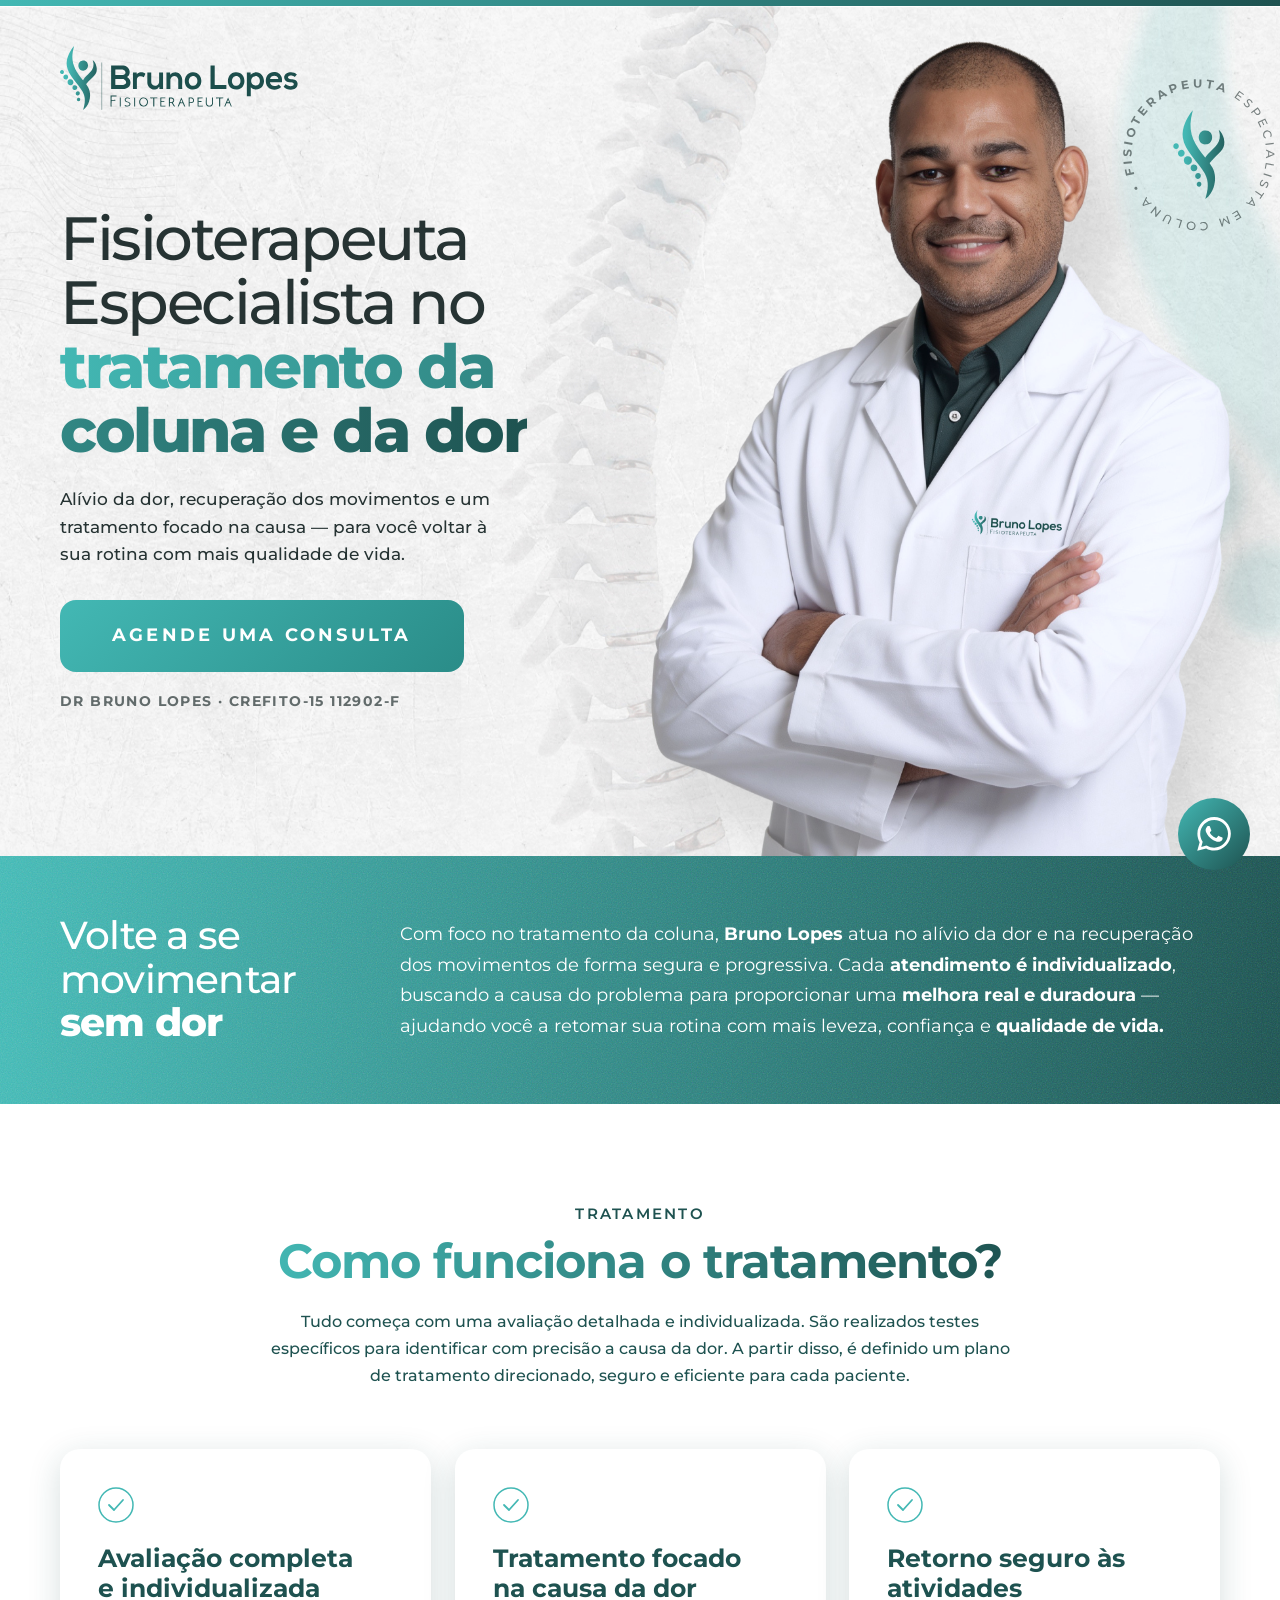
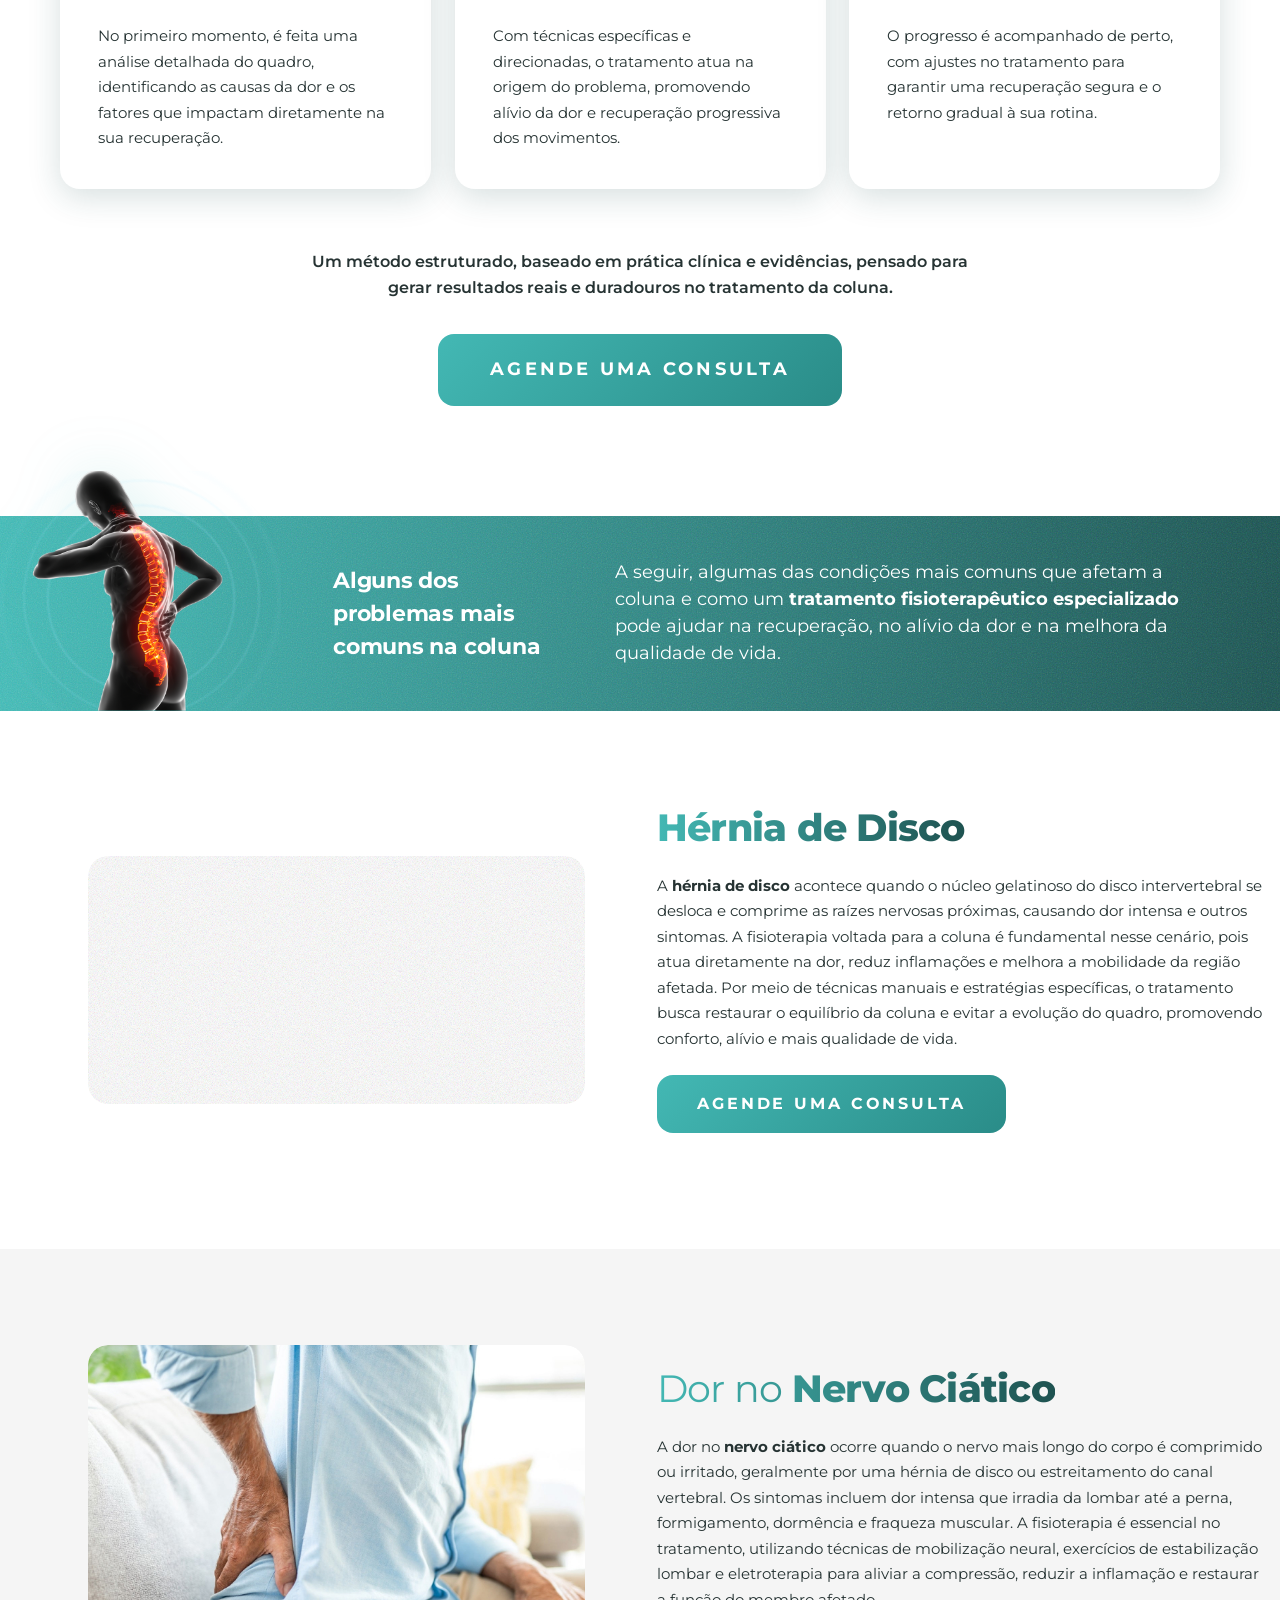
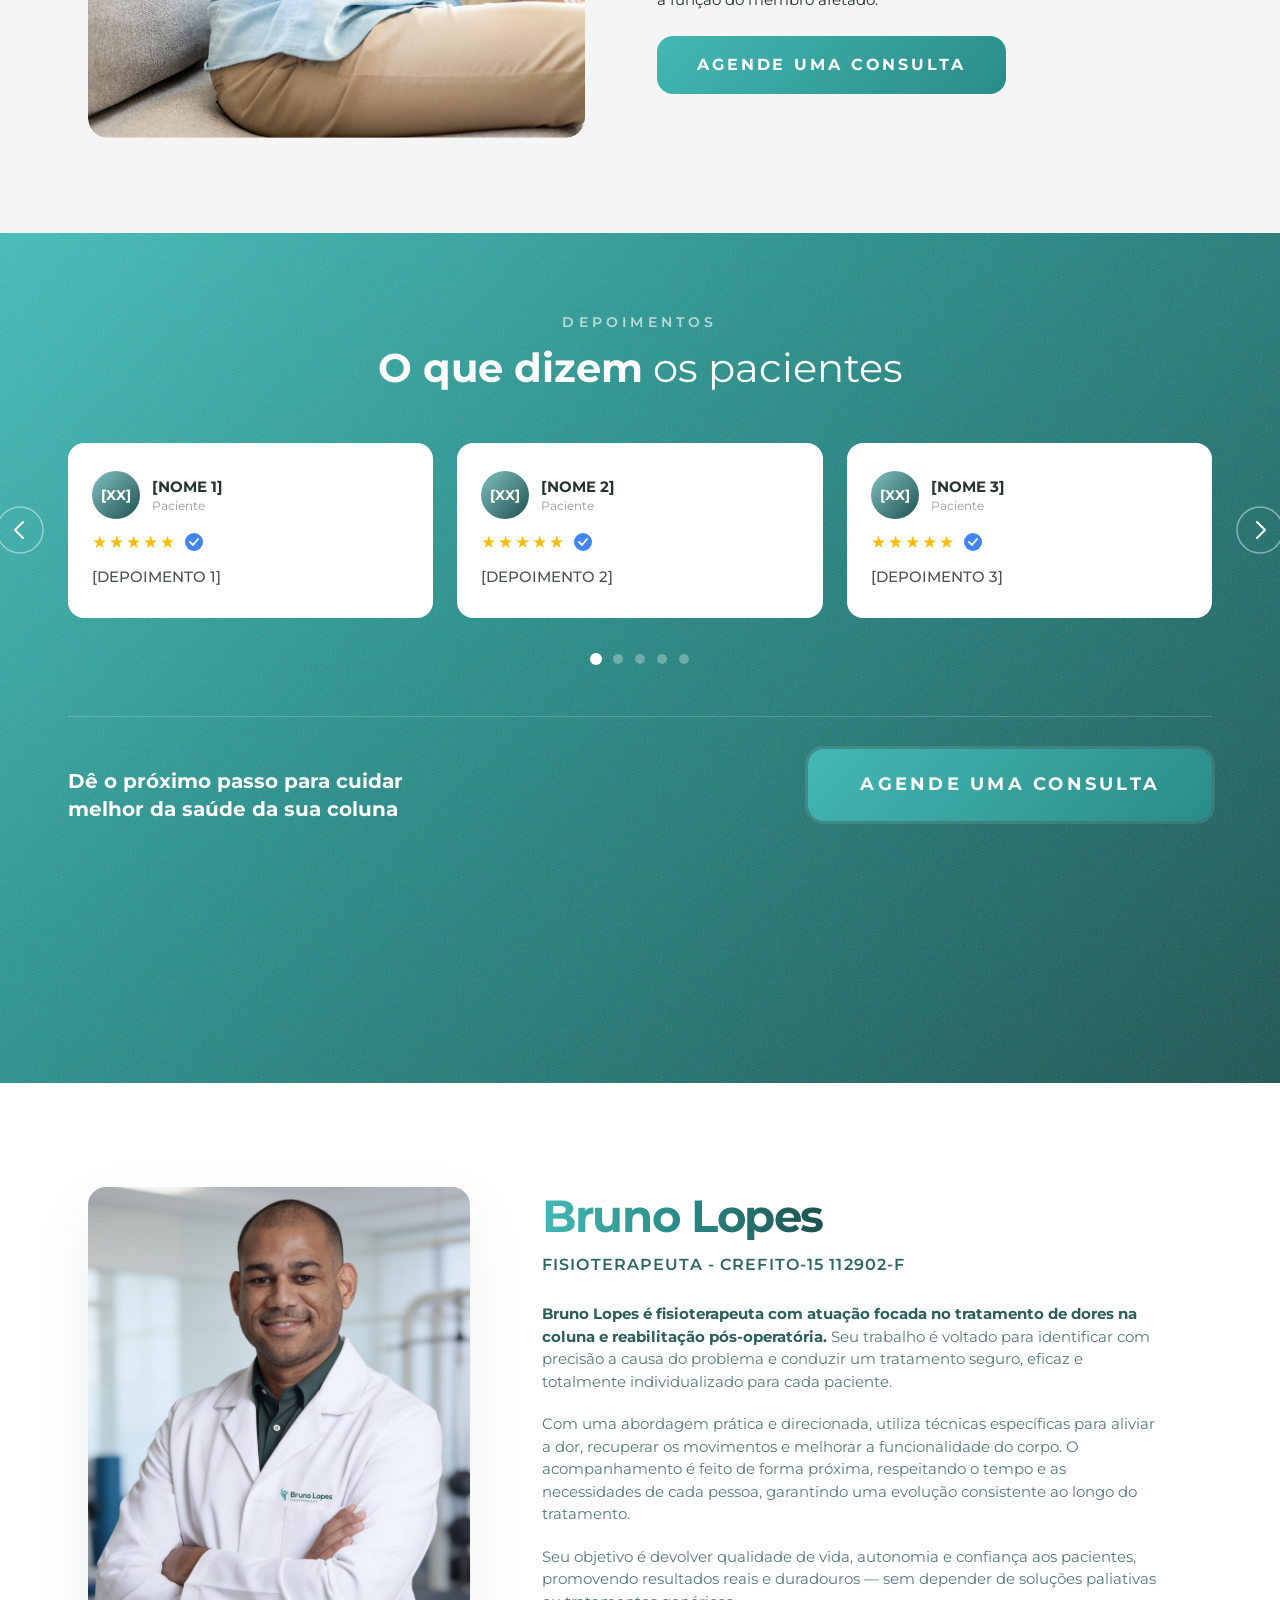
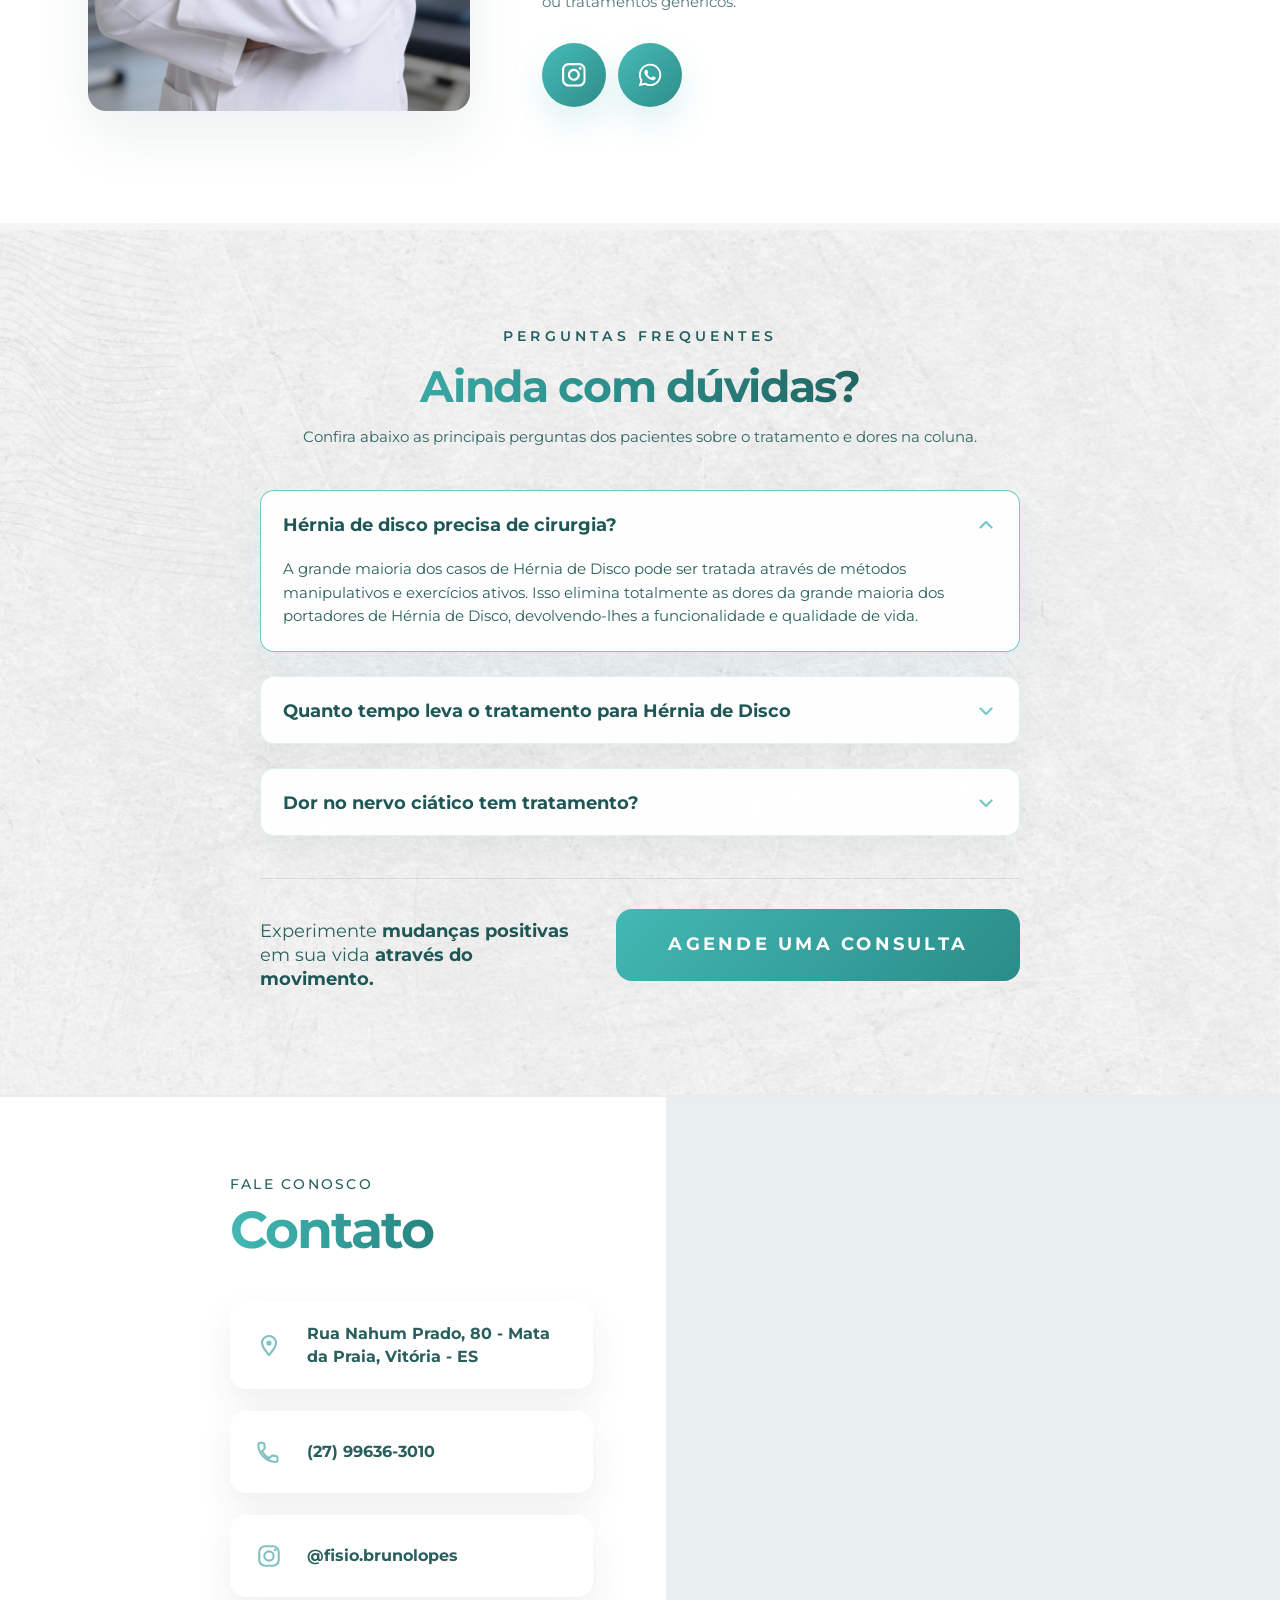
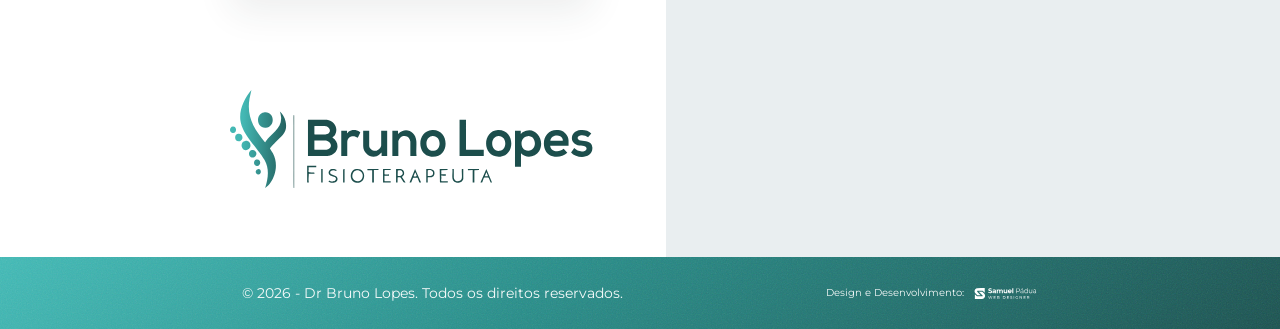
==== index.html @ 0b5298aa "feat: landing page do Dr. Bruno Lopes - Estrutura e paleta baseadas no projeto do Dr. Guilherme Pila" ====
<!DOCTYPE html>
<html lang="pt-BR">
<head>
  <meta charset="UTF-8">
  <meta name="viewport" content="width=device-width, initial-scale=1.0">
  <title>Fisioterapeuta em Vitória - ES | Tratamento da Coluna, Hérnia de Disco e Dor Ciática</title>
  <meta name="description" content="Fisioterapeuta em Vitória - ES com foco em tratamento da coluna, hérnia de disco e dor no nervo ciático. Atendimento individualizado para aliviar a dor e recuperar os movimentos.">
  <meta name="robots" content="index,follow">
  <link rel="canonical" href="https://doutorbrunolopes.com.br/">
  <meta property="og:locale" content="pt_BR">
  <meta property="og:type" content="website">
  <meta property="og:site_name" content="Bruno Lopes">
  <meta property="og:url" content="https://doutorbrunolopes.com.br/">
  <meta property="og:title" content="Fisioterapeuta em Vitória - ES | Tratamento da Coluna, Hérnia de Disco e Dor Ciática">
  <meta property="og:description" content="Fisioterapeuta em Vitória - ES com foco em tratamento da coluna, hérnia de disco e dor no nervo ciático. Atendimento individualizado para aliviar a dor e recuperar os movimentos.">
  <meta property="og:image" content="https://doutorbrunolopes.com.br/share-img.jpg">
  <meta property="og:image:type" content="image/jpeg">
  <meta property="og:image:alt" content="Bruno Lopes, fisioterapeuta especialista em coluna em Vitória - ES">
  <meta name="twitter:card" content="summary_large_image">
  <meta name="twitter:title" content="Fisioterapeuta em Vitória - ES | Tratamento da Coluna, Hérnia de Disco e Dor Ciática">
  <meta name="twitter:description" content="Fisioterapeuta em Vitória - ES com foco em tratamento da coluna, hérnia de disco e dor no nervo ciático. Atendimento individualizado para aliviar a dor e recuperar os movimentos.">
  <meta name="twitter:image" content="https://doutorbrunolopes.com.br/share-img.jpg">
  <script type="application/ld+json">
    {
      "@context": "https://schema.org",
      "@graph": [
        {
          "@type": "WebSite",
          "@id": "https://doutorbrunolopes.com.br/#website",
          "url": "https://doutorbrunolopes.com.br/",
          "name": "Bruno Lopes",
          "inLanguage": "pt-BR"
        },
        {
          "@type": "MedicalBusiness",
          "@id": "https://doutorbrunolopes.com.br/#business",
          "name": "Bruno Lopes",
          "url": "https://doutorbrunolopes.com.br/",
          "image": "https://doutorbrunolopes.com.br/share-img.jpg",
          "telephone": "+55-27-99636-3010",
          "priceRange": "$$",
          "address": {
            "@type": "PostalAddress",
            "streetAddress": "Rua Nahum Prado, 80 - Mata da Praia",
            "addressLocality": "Vitória",
            "addressRegion": "ES",
            "addressCountry": "BR"
          },
          "sameAs": [
            "https://www.instagram.com/fisio.brunolopes/"
          ]
        },
        {
          "@type": "Physician",
          "@id": "https://doutorbrunolopes.com.br/#physician",
          "name": "Dr. Bruno Lopes",
          "url": "https://doutorbrunolopes.com.br/",
          "image": "https://doutorbrunolopes.com.br/profile.jpg",
          "medicalSpecialty": "Physiotherapy",
          "description": "Fisioterapeuta em Vitória - ES com foco em tratamento da coluna, hérnia de disco, dor no nervo ciático e reabilitação pós-operatória.",
          "identifier": {
            "@type": "PropertyValue",
            "propertyID": "CREFITO",
            "value": "CREFITO-15 112902-F"
          },
          "worksFor": {
            "@id": "https://doutorbrunolopes.com.br/#business"
          }
        },
        {
          "@type": "FAQPage",
          "@id": "https://doutorbrunolopes.com.br/#faq",
          "mainEntity": [
            {
              "@type": "Question",
              "name": "Hérnia de disco precisa de cirurgia?",
              "acceptedAnswer": {
                "@type": "Answer",
                "text": "A grande maioria dos casos de hérnia de disco pode ser tratada com métodos manipulativos e exercícios ativos, devolvendo funcionalidade e qualidade de vida."
              }
            },
            {
              "@type": "Question",
              "name": "Quanto tempo leva o tratamento para hérnia de disco?",
              "acceptedAnswer": {
                "@type": "Answer",
                "text": "O tempo varia de acordo com a intensidade da dor, o tempo de evolução do problema e a resposta individual de cada paciente. Em muitos casos, já nas primeiras sessões é possível notar melhora dos sintomas e dos movimentos."
              }
            },
            {
              "@type": "Question",
              "name": "Dor no nervo ciático tem tratamento?",
              "acceptedAnswer": {
                "@type": "Answer",
                "text": "Sim. A dor no nervo ciático pode ser tratada com uma abordagem adequada para aliviar a compressão, reduzir a inflamação e recuperar os movimentos com segurança."
              }
            }
          ]
        }
      ]
    }
  </script>
  <link rel="icon" type="image/svg+xml" href="stamp-iso.svg">
  <link rel="preconnect" href="https://fonts.googleapis.com">
  <link rel="preconnect" href="https://fonts.gstatic.com" crossorigin>
  <link href="https://fonts.googleapis.com/css2?family=Montserrat:wght@400;500;600;700;800&display=swap" rel="stylesheet">
  <link rel="stylesheet" href="style.css">
</head>
<body>

  <!-- Borda superior gradiente -->
  <div class="top-bar"></div>

  <!-- ======================== HERO ======================== -->
  <section class="hero">
    <div class="hero-bg"></div>

    <div class="hero-inner">
      <!-- Logo -->
      <header class="hero-header">
        <img src="logo.svg" class="logo" alt="Bruno Lopes Fisioterapeuta">
      </header>

      <!-- Conteúdo principal -->
      <div class="hero-content">

        <!-- Coluna esquerda: texto + CTA -->
        <div class="hero-left">
          <h1>
            Fisioterapeuta<br>
            Especialista no<br>
            <span class="gradient-text">tratamento da<br>coluna e da dor</span>
          </h1>

          <p class="subtext">
            Alívio da dor, recuperação dos movimentos e um tratamento focado na causa — para você voltar à sua rotina com mais qualidade de vida.
          </p>

          <a href="https://wa.me/5527996363010" class="btn-cta" target="_blank" rel="noopener">
            Agende uma Consulta
          </a>

          <p class="crefito">DR BRUNO LOPES &middot; CREFITO-15 112902-F</p>
        </div>

        <!-- Coluna direita: foto -->
        <div class="hero-right">
          <div class="stamp-wrapper">
            <img src="stamp-txt.svg" class="stamp-txt" alt="">
            <img src="stamp-iso.svg" class="stamp-iso" alt="">
          </div>
          <img src="drbruno.png" class="doctor-img" alt="Dr. Bruno Lopes">
        </div>

      </div>
    </div>
  </section>
  <!-- ======================== /HERO ======================== -->

  <!-- ======================== INTRO BLOCK ======================== -->
  <section class="intro-block">
    <div class="intro-inner">

      <div class="intro-left">
        <h2>Volte a se movimentar <strong>sem dor</strong></h2>
      </div>

      <div class="intro-right">
        <p>
          Com foco no tratamento da coluna, <strong>Bruno Lopes</strong> atua no alívio da dor e na recuperação dos movimentos de forma segura e progressiva. Cada <strong>atendimento é individualizado</strong>, buscando a causa do problema para proporcionar uma <strong>melhora real e duradoura</strong> — ajudando você a retomar sua rotina com mais leveza, confiança e <strong>qualidade de vida.</strong>
        </p>
      </div>

    </div>
  </section>
  <!-- ======================== /INTRO BLOCK ======================== -->

  <!-- ======================== TREATMENT BLOCK ======================== -->
  <section class="treatment-block">
    <div class="treatment-inner">

      <div class="treatment-header">
        <span class="tagline">Tratamento</span>
        <h2 class="treatment-title">Como funciona o tratamento?</h2>
        <p class="treatment-desc">Tudo começa com uma avaliação detalhada e individualizada. São realizados testes específicos para identificar com precisão a causa da dor. A partir disso, é definido um plano de tratamento direcionado, seguro e eficiente para cada paciente.</p>
      </div>

      <div class="cards-grid">

        <div class="card">
          <div class="card-icon">
            <svg width="36" height="36" viewBox="0 0 36 36" fill="none" xmlns="http://www.w3.org/2000/svg">
              <circle cx="18" cy="18" r="17" stroke="#43B8B4" stroke-width="1.5"/>
              <path d="M11 18l5 5 9-10" stroke="#43B8B4" stroke-width="1.8" stroke-linecap="round" stroke-linejoin="round"/>
            </svg>
          </div>
          <h3>Avaliação completa<br>e individualizada</h3>
          <p>No primeiro momento, é feita uma análise detalhada do quadro, identificando as causas da dor e os fatores que impactam diretamente na sua recuperação.</p>
        </div>

        <div class="card">
          <div class="card-icon">
            <svg width="36" height="36" viewBox="0 0 36 36" fill="none" xmlns="http://www.w3.org/2000/svg">
              <circle cx="18" cy="18" r="17" stroke="#43B8B4" stroke-width="1.5"/>
              <path d="M11 18l5 5 9-10" stroke="#43B8B4" stroke-width="1.8" stroke-linecap="round" stroke-linejoin="round"/>
            </svg>
          </div>
          <h3>Tratamento focado<br>na causa da dor</h3>
          <p>Com técnicas específicas e direcionadas, o tratamento atua na origem do problema, promovendo alívio da dor e recuperação progressiva dos movimentos.</p>
        </div>

        <div class="card">
          <div class="card-icon">
            <svg width="36" height="36" viewBox="0 0 36 36" fill="none" xmlns="http://www.w3.org/2000/svg">
              <circle cx="18" cy="18" r="17" stroke="#43B8B4" stroke-width="1.5"/>
              <path d="M11 18l5 5 9-10" stroke="#43B8B4" stroke-width="1.8" stroke-linecap="round" stroke-linejoin="round"/>
            </svg>
          </div>
          <h3>Retorno seguro às<br>atividades</h3>
          <p>O progresso é acompanhado de perto, com ajustes no tratamento para garantir uma recuperação segura e o retorno gradual à sua rotina.</p>
        </div>

      </div>

      <div class="treatment-footer">
        <p>Um método estruturado, baseado em prática clínica e evidências, pensado para<br>gerar resultados reais e duradouros no tratamento da coluna.</p>
        <a href="https://wa.me/5527996363010" class="btn-cta btn-cta--center" target="_blank" rel="noopener">
          Agende uma Consulta
        </a>
      </div>

    </div>
  </section>
  <!-- ======================== /TREATMENT BLOCK ======================== -->

  <!-- ======================== PROBLEMS BLOCK ======================== -->
  <section class="problems-block">
    <div class="problems-grain"></div>

    <div class="problems-inner">
      <div class="problems-img-col">
        <img src="img1.png" class="problems-img" alt="Coluna vertebral com dor">
      </div>

      <h2 class="problems-headline">Alguns dos<br>problemas mais<br>comuns na coluna</h2>

      <p class="problems-body">A seguir, algumas das condições mais comuns que afetam a coluna e como um <strong>tratamento fisioterapêutico especializado</strong> pode ajudar na recuperação, no alívio da dor e na melhora da qualidade de vida.</p>
    </div>
  </section>
  <!-- ======================== /PROBLEMS BLOCK ======================== -->

  <!-- ======================== HERNIA BLOCK ======================== -->
  <section class="condition-block">
    <div class="condition-inner">

      <div class="condition-media condition-media--video">
        <video autoplay loop muted playsinline preload="metadata">
          <source src="hernia.mp4" type="video/mp4">
        </video>
      </div>

      <div class="condition-text">
        <h2 class="condition-title"><strong>Hérnia de Disco</strong></h2>
        <p class="condition-body">A <strong>hérnia de disco</strong> acontece quando o núcleo gelatinoso do disco intervertebral se desloca e comprime as raízes nervosas próximas, causando dor intensa e outros sintomas. A fisioterapia voltada para a coluna é fundamental nesse cenário, pois atua diretamente na dor, reduz inflamações e melhora a mobilidade da região afetada. Por meio de técnicas manuais e estratégias específicas, o tratamento busca restaurar o equilíbrio da coluna e evitar a evolução do quadro, promovendo conforto, alívio e mais qualidade de vida.</p>
        <a href="https://wa.me/5527996363010" class="btn-cta btn-cta--center" target="_blank" rel="noopener">
          Agende uma Consulta
        </a>
      </div>

    </div>
  </section>
  <!-- ======================== /HERNIA BLOCK ======================== -->

  <!-- ======================== CIÁTICO BLOCK ======================== -->
  <section class="condition-block condition-block--gray">
    <div class="condition-inner">

      <div class="condition-media">
        <img src="ciatico.jpg" class="condition-img" alt="Dor no Nervo Ciático">
      </div>

      <div class="condition-text">
        <h2 class="condition-title">Dor no <strong>Nervo Ciático</strong></h2>
        <p class="condition-body">A dor no <strong>nervo ciático</strong> ocorre quando o nervo mais longo do corpo é comprimido ou irritado, geralmente por uma hérnia de disco ou estreitamento do canal vertebral. Os sintomas incluem dor intensa que irradia da lombar até a perna, formigamento, dormência e fraqueza muscular. A fisioterapia é essencial no tratamento, utilizando técnicas de mobilização neural, exercícios de estabilização lombar e eletroterapia para aliviar a compressão, reduzir a inflamação e restaurar a função do membro afetado.</p>
        <a href="https://wa.me/5527996363010" class="btn-cta" target="_blank" rel="noopener">
          Agende uma Consulta
        </a>
      </div>

    </div>
  </section>
  <!-- ======================== /CIÁTICO BLOCK ======================== -->

  <!-- ======================== REVIEWS BLOCK ======================== -->
  <section class="reviews-block">
    <div class="reviews-grain"></div>
    <div class="reviews-inner">

      <div class="reviews-header">
        <span class="reviews-tagline">Depoimentos</span>
        <h2 class="reviews-title"><strong>O que dizem</strong> os pacientes</h2>
      </div>

      <div class="reviews-carousel">
        <button class="carousel-btn carousel-btn--prev" aria-label="Anterior">
          <svg width="48" height="48" viewBox="0 0 48 48" fill="none" xmlns="http://www.w3.org/2000/svg">
            <circle cx="24" cy="24" r="23" stroke="rgba(255,255,255,0.45)" stroke-width="1.5"/>
            <path d="M27 16l-8 8 8 8" stroke="white" stroke-width="2" stroke-linecap="round" stroke-linejoin="round"/>
          </svg>
        </button>

        <div class="carousel-viewport">
          <div class="reviews-track">

            <div class="review-card">
              <div class="rc-header">
                <div class="rc-avatar">[XX]</div>
                <div class="rc-info">
                  <strong class="rc-name">[NOME 1]</strong>
                  <span class="rc-count">Paciente</span>
                </div>
              </div>
              <div class="rc-stars">
                <span class="rc-stars-icons">★★★★★</span>
                <span class="rc-badge"><svg width="10" height="8" viewBox="0 0 10 8" fill="none"><path d="M1 4l3 3 5-6" stroke="white" stroke-width="1.8" stroke-linecap="round" stroke-linejoin="round"/></svg></span>
              </div>
              <p class="rc-text">[DEPOIMENTO 1]</p>
            </div>

            <div class="review-card">
              <div class="rc-header">
                <div class="rc-avatar">[XX]</div>
                <div class="rc-info">
                  <strong class="rc-name">[NOME 2]</strong>
                  <span class="rc-count">Paciente</span>
                </div>
              </div>
              <div class="rc-stars">
                <span class="rc-stars-icons">★★★★★</span>
                <span class="rc-badge"><svg width="10" height="8" viewBox="0 0 10 8" fill="none"><path d="M1 4l3 3 5-6" stroke="white" stroke-width="1.8" stroke-linecap="round" stroke-linejoin="round"/></svg></span>
              </div>
              <p class="rc-text">[DEPOIMENTO 2]</p>
            </div>

            <div class="review-card">
              <div class="rc-header">
                <div class="rc-avatar">[XX]</div>
                <div class="rc-info">
                  <strong class="rc-name">[NOME 3]</strong>
                  <span class="rc-count">Paciente</span>
                </div>
              </div>
              <div class="rc-stars">
                <span class="rc-stars-icons">★★★★★</span>
                <span class="rc-badge"><svg width="10" height="8" viewBox="0 0 10 8" fill="none"><path d="M1 4l3 3 5-6" stroke="white" stroke-width="1.8" stroke-linecap="round" stroke-linejoin="round"/></svg></span>
              </div>
              <p class="rc-text">[DEPOIMENTO 3]</p>
            </div>

            <div class="review-card">
              <div class="rc-header">
                <div class="rc-avatar">[XX]</div>
                <div class="rc-info">
                  <strong class="rc-name">[NOME 4]</strong>
                  <span class="rc-count">Paciente</span>
                </div>
              </div>
              <div class="rc-stars">
                <span class="rc-stars-icons">★★★★★</span>
                <span class="rc-badge"><svg width="10" height="8" viewBox="0 0 10 8" fill="none"><path d="M1 4l3 3 5-6" stroke="white" stroke-width="1.8" stroke-linecap="round" stroke-linejoin="round"/></svg></span>
              </div>
              <p class="rc-text">[DEPOIMENTO 4]</p>
            </div>

            <div class="review-card">
              <div class="rc-header">
                <div class="rc-avatar">[XX]</div>
                <div class="rc-info">
                  <strong class="rc-name">[NOME 5]</strong>
                  <span class="rc-count">Paciente</span>
                </div>
              </div>
              <div class="rc-stars">
                <span class="rc-stars-icons">★★★★★</span>
                <span class="rc-badge"><svg width="10" height="8" viewBox="0 0 10 8" fill="none"><path d="M1 4l3 3 5-6" stroke="white" stroke-width="1.8" stroke-linecap="round" stroke-linejoin="round"/></svg></span>
              </div>
              <p class="rc-text">[DEPOIMENTO 5]</p>
            </div>

            <div class="review-card">
              <div class="rc-header">
                <div class="rc-avatar">[XX]</div>
                <div class="rc-info">
                  <strong class="rc-name">[NOME 6]</strong>
                  <span class="rc-count">Paciente</span>
                </div>
              </div>
              <div class="rc-stars">
                <span class="rc-stars-icons">★★★★★</span>
                <span class="rc-badge"><svg width="10" height="8" viewBox="0 0 10 8" fill="none"><path d="M1 4l3 3 5-6" stroke="white" stroke-width="1.8" stroke-linecap="round" stroke-linejoin="round"/></svg></span>
              </div>
              <p class="rc-text">[DEPOIMENTO 6]</p>
            </div>

            <div class="review-card">
              <div class="rc-header">
                <div class="rc-avatar">[XX]</div>
                <div class="rc-info">
                  <strong class="rc-name">[NOME 7]</strong>
                  <span class="rc-count">Paciente</span>
                </div>
              </div>
              <div class="rc-stars">
                <span class="rc-stars-icons">★★★★★</span>
                <span class="rc-badge"><svg width="10" height="8" viewBox="0 0 10 8" fill="none"><path d="M1 4l3 3 5-6" stroke="white" stroke-width="1.8" stroke-linecap="round" stroke-linejoin="round"/></svg></span>
              </div>
              <p class="rc-text">[DEPOIMENTO 7]</p>
            </div>

            <div class="review-card">
              <div class="rc-header">
                <div class="rc-avatar">[XX]</div>
                <div class="rc-info">
                  <strong class="rc-name">[NOME 8]</strong>
                  <span class="rc-count">Paciente</span>
                </div>
              </div>
              <div class="rc-stars">
                <span class="rc-stars-icons">★★★★★</span>
                <span class="rc-badge"><svg width="10" height="8" viewBox="0 0 10 8" fill="none"><path d="M1 4l3 3 5-6" stroke="white" stroke-width="1.8" stroke-linecap="round" stroke-linejoin="round"/></svg></span>
              </div>
              <p class="rc-text">[DEPOIMENTO 8]</p>
            </div>

            <div class="review-card">
              <div class="rc-header">
                <div class="rc-avatar">[XX]</div>
                <div class="rc-info">
                  <strong class="rc-name">[NOME 9]</strong>
                  <span class="rc-count">Paciente</span>
                </div>
              </div>
              <div class="rc-stars">
                <span class="rc-stars-icons">★★★★★</span>
                <span class="rc-badge"><svg width="10" height="8" viewBox="0 0 10 8" fill="none"><path d="M1 4l3 3 5-6" stroke="white" stroke-width="1.8" stroke-linecap="round" stroke-linejoin="round"/></svg></span>
              </div>
              <p class="rc-text">[DEPOIMENTO 9]</p>
            </div>

            <div class="review-card">
              <div class="rc-header">
                <div class="rc-avatar">[XX]</div>
                <div class="rc-info">
                  <strong class="rc-name">[NOME 10]</strong>
                  <span class="rc-count">Paciente</span>
                </div>
              </div>
              <div class="rc-stars">
                <span class="rc-stars-icons">★★★★★</span>
                <span class="rc-badge"><svg width="10" height="8" viewBox="0 0 10 8" fill="none"><path d="M1 4l3 3 5-6" stroke="white" stroke-width="1.8" stroke-linecap="round" stroke-linejoin="round"/></svg></span>
              </div>
              <p class="rc-text">[DEPOIMENTO 10]</p>
            </div>

            <div class="review-card">
              <div class="rc-header">
                <div class="rc-avatar">[XX]</div>
                <div class="rc-info">
                  <strong class="rc-name">[NOME 11]</strong>
                  <span class="rc-count">Paciente</span>
                </div>
              </div>
              <div class="rc-stars">
                <span class="rc-stars-icons">★★★★★</span>
                <span class="rc-badge"><svg width="10" height="8" viewBox="0 0 10 8" fill="none"><path d="M1 4l3 3 5-6" stroke="white" stroke-width="1.8" stroke-linecap="round" stroke-linejoin="round"/></svg></span>
              </div>
              <p class="rc-text">[DEPOIMENTO 11]</p>
            </div>

            <div class="review-card">
              <div class="rc-header">
                <div class="rc-avatar">[XX]</div>
                <div class="rc-info">
                  <strong class="rc-name">[NOME 12]</strong>
                  <span class="rc-count">Paciente</span>
                </div>
              </div>
              <div class="rc-stars">
                <span class="rc-stars-icons">★★★★★</span>
                <span class="rc-badge"><svg width="10" height="8" viewBox="0 0 10 8" fill="none"><path d="M1 4l3 3 5-6" stroke="white" stroke-width="1.8" stroke-linecap="round" stroke-linejoin="round"/></svg></span>
              </div>
              <p class="rc-text">[DEPOIMENTO 12]</p>
            </div>

            <div class="review-card">
              <div class="rc-header">
                <div class="rc-avatar">[XX]</div>
                <div class="rc-info">
                  <strong class="rc-name">[NOME 13]</strong>
                  <span class="rc-count">Paciente</span>
                </div>
              </div>
              <div class="rc-stars">
                <span class="rc-stars-icons">★★★★★</span>
                <span class="rc-badge"><svg width="10" height="8" viewBox="0 0 10 8" fill="none"><path d="M1 4l3 3 5-6" stroke="white" stroke-width="1.8" stroke-linecap="round" stroke-linejoin="round"/></svg></span>
              </div>
              <p class="rc-text">[DEPOIMENTO 13]</p>
            </div>

            <div class="review-card">
              <div class="rc-header">
                <div class="rc-avatar">[XX]</div>
                <div class="rc-info">
                  <strong class="rc-name">[NOME 14]</strong>
                  <span class="rc-count">Paciente</span>
                </div>
              </div>
              <div class="rc-stars">
                <span class="rc-stars-icons">★★★★★</span>
                <span class="rc-badge"><svg width="10" height="8" viewBox="0 0 10 8" fill="none"><path d="M1 4l3 3 5-6" stroke="white" stroke-width="1.8" stroke-linecap="round" stroke-linejoin="round"/></svg></span>
              </div>
              <p class="rc-text">[DEPOIMENTO 14]</p>
            </div>

            <div class="review-card">
              <div class="rc-header">
                <div class="rc-avatar">[XX]</div>
                <div class="rc-info">
                  <strong class="rc-name">[NOME 15]</strong>
                  <span class="rc-count">Paciente</span>
                </div>
              </div>
              <div class="rc-stars">
                <span class="rc-stars-icons">★★★★★</span>
                <span class="rc-badge"><svg width="10" height="8" viewBox="0 0 10 8" fill="none"><path d="M1 4l3 3 5-6" stroke="white" stroke-width="1.8" stroke-linecap="round" stroke-linejoin="round"/></svg></span>
              </div>
              <p class="rc-text">[DEPOIMENTO 15]</p>
            </div>

          </div>
        </div>

        <button class="carousel-btn carousel-btn--next" aria-label="Próximo">
          <svg width="48" height="48" viewBox="0 0 48 48" fill="none" xmlns="http://www.w3.org/2000/svg">
            <circle cx="24" cy="24" r="23" stroke="rgba(255,255,255,0.45)" stroke-width="1.5"/>
            <path d="M21 16l8 8-8 8" stroke="white" stroke-width="2" stroke-linecap="round" stroke-linejoin="round"/>
          </svg>
        </button>
      </div>

      <div class="reviews-pagination" aria-label="Navegação dos depoimentos"></div>

      <div class="reviews-footer">
        <div class="reviews-divider"></div>
        <div class="reviews-cta-row">
          <p class="reviews-cta-text">Dê o próximo passo para cuidar<br>melhor da saúde da sua coluna</p>
          <a href="https://wa.me/5527996363010" class="btn-cta" target="_blank" rel="noopener">
            Agende uma Consulta
          </a>
        </div>
      </div>

    </div>
  </section>
  <!-- ======================== /REVIEWS BLOCK ======================== -->

  <!-- ======================== PROFILE BLOCK ======================== -->
  <section class="profile-block">
    <div class="profile-inner">
      <div class="profile-media">
        <img src="profile.jpg" alt="Bruno Lopes" class="profile-image">
      </div>

      <div class="profile-content">
        <h2 class="profile-title">Bruno Lopes</h2>
        <p class="profile-meta">FISIOTERAPEUTA - CREFITO-15 112902-F</p>

        <div class="profile-body">
          <p><strong>Bruno Lopes é fisioterapeuta com atuação focada no tratamento de dores na coluna e reabilitação pós-operatória.</strong> Seu trabalho é voltado para identificar com precisão a causa do problema e conduzir um tratamento seguro, eficaz e totalmente individualizado para cada paciente.</p>

          <p>Com uma abordagem prática e direcionada, utiliza técnicas específicas para aliviar a dor, recuperar os movimentos e melhorar a funcionalidade do corpo. O acompanhamento é feito de forma próxima, respeitando o tempo e as necessidades de cada pessoa, garantindo uma evolução consistente ao longo do tratamento.</p>

          <p>Seu objetivo é devolver qualidade de vida, autonomia e confiança aos pacientes, promovendo resultados reais e duradouros — sem depender de soluções paliativas ou tratamentos genéricos.</p>
        </div>

        <div class="profile-socials" aria-label="Redes sociais de Bruno Lopes">
          <a href="https://www.instagram.com/fisio.brunolopes/" class="profile-social-btn" target="_blank" rel="noopener" aria-label="Instagram de Bruno Lopes">
            <img src="ig-icon.svg" alt="" class="profile-social-icon" aria-hidden="true">
          </a>

          <a href="https://wa.me/5527996363010" class="profile-social-btn" target="_blank" rel="noopener" aria-label="WhatsApp de Bruno Lopes">
            <img src="wpp-icon.svg" alt="" class="profile-social-icon" aria-hidden="true">
          </a>
        </div>
      </div>
    </div>
  </section>
  <!-- ======================== /PROFILE BLOCK ======================== -->

  <!-- ======================== FAQ BLOCK ======================== -->
  <section class="faq-block">
    <div class="faq-inner">
      <div class="faq-header">
        <span class="faq-tagline">Perguntas Frequentes</span>
        <h2 class="faq-title">Ainda com dúvidas?</h2>
        <p class="faq-subtitle">Confira abaixo as principais perguntas dos pacientes sobre o tratamento e dores na coluna.</p>
      </div>

      <div class="faq-list">
        <article class="faq-item is-open">
          <button class="faq-question" type="button" aria-expanded="true">
            <span>Hérnia de disco precisa de cirurgia?</span>
            <span class="faq-icon" aria-hidden="true">
              <svg width="22" height="22" viewBox="0 0 22 22" fill="none" xmlns="http://www.w3.org/2000/svg">
                <path d="M5.5 8.5L11 14L16.5 8.5" stroke="currentColor" stroke-width="2.4" stroke-linecap="round" stroke-linejoin="round"/>
              </svg>
            </span>
          </button>
          <div class="faq-answer">
            <p>A grande maioria dos casos de Hérnia de Disco pode ser tratada através de métodos manipulativos e exercícios ativos. Isso elimina totalmente as dores da grande maioria dos portadores de Hérnia de Disco, devolvendo-lhes a funcionalidade e qualidade de vida.</p>
          </div>
        </article>

        <article class="faq-item">
          <button class="faq-question" type="button" aria-expanded="false">
            <span>Quanto tempo leva o tratamento para Hérnia de Disco</span>
            <span class="faq-icon" aria-hidden="true">
              <svg width="22" height="22" viewBox="0 0 22 22" fill="none" xmlns="http://www.w3.org/2000/svg">
                <path d="M5.5 8.5L11 14L16.5 8.5" stroke="currentColor" stroke-width="2.4" stroke-linecap="round" stroke-linejoin="round"/>
              </svg>
            </span>
          </button>
          <div class="faq-answer">
            <p>O tempo de tratamento varia de acordo com a intensidade da dor, o tempo de evolução do problema e a resposta individual de cada paciente. Em muitos casos, já nas primeiras sessões é possível notar alívio dos sintomas e melhora dos movimentos.</p>
          </div>
        </article>

        <article class="faq-item">
          <button class="faq-question" type="button" aria-expanded="false">
            <span>Dor no nervo ciático tem tratamento?</span>
            <span class="faq-icon" aria-hidden="true">
              <svg width="22" height="22" viewBox="0 0 22 22" fill="none" xmlns="http://www.w3.org/2000/svg">
                <path d="M5.5 8.5L11 14L16.5 8.5" stroke="currentColor" stroke-width="2.4" stroke-linecap="round" stroke-linejoin="round"/>
              </svg>
            </span>
          </button>
          <div class="faq-answer">
            <p>Sim. A dor no nervo ciático pode ser tratada com uma abordagem adequada, focada em aliviar a compressão, reduzir a inflamação e recuperar os movimentos com segurança. O tratamento correto ajuda a controlar a dor e devolver qualidade de vida ao paciente.</p>
          </div>
        </article>
      </div>

      <div class="faq-footer">
        <div class="faq-divider"></div>
        <div class="faq-cta-row">
          <p class="faq-cta-text">Experimente <strong>mudanças positivas</strong> em sua vida <strong>através do movimento.</strong></p>
          <a href="https://wa.me/5527996363010" class="btn-cta" target="_blank" rel="noopener">
            Agende uma Consulta
          </a>
        </div>
      </div>
    </div>
  </section>
  <!-- ======================== /FAQ BLOCK ======================== -->

  <!-- ======================== CONTACT BLOCK ======================== -->
  <section class="contact-block">
    <div class="contact-inner">
      <div class="contact-panel">
        <div class="contact-header">
          <span class="contact-tagline">Fale Conosco</span>
          <h2 class="contact-title">Contato</h2>
        </div>

        <div class="contact-cards">
          <a href="https://maps.google.com/?q=Rua%20Nahum%20Prado%2C%2080%20-%20Mata%20da%20Praia%2C%20Vit%C3%B3ria%20-%20ES" class="contact-card contact-card--featured" target="_blank" rel="noopener" aria-label="Abrir endereço no mapa">
            <span class="contact-card-icon" aria-hidden="true">
              <svg width="28" height="28" viewBox="0 0 28 28" fill="none" xmlns="http://www.w3.org/2000/svg">
                <path d="M14 24C17.5 19.7 21 16.5 21 11.8C21 7.9 17.9 5 14 5C10.1 5 7 7.9 7 11.8C7 16.5 10.5 19.7 14 24Z" stroke="currentColor" stroke-width="2.2" stroke-linejoin="round"/>
                <circle cx="14" cy="12" r="2.6" fill="currentColor"/>
              </svg>
            </span>
            <span class="contact-card-text">Rua Nahum Prado, 80 - Mata da Praia, Vitória - ES</span>
          </a>

          <a href="https://wa.me/5527996363010" class="contact-card" target="_blank" rel="noopener" aria-label="Falar no telefone ou WhatsApp">
            <span class="contact-card-icon" aria-hidden="true">
              <svg width="28" height="28" viewBox="0 0 28 28" fill="none" xmlns="http://www.w3.org/2000/svg">
                <path d="M20.7149 17.9587L17.9699 17.6454C17.3107 17.57 16.6624 17.7971 16.1849 18.263L14.1966 20.2514C11.1382 18.6952 8.62822 16.1966 7.07201 13.1267L9.07199 11.1267C9.53782 10.6608 9.76491 10.0126 9.68949 9.35339L9.37616 6.6317C9.24782 5.55628 8.34782 4.75 7.26074 4.75H5.38907C4.18574 4.75 3.18574 5.75 3.26074 6.95339C3.83066 16.1267 11.173 23.4574 20.3349 24.0273C21.5382 24.1027 22.5382 23.1027 22.5382 21.8993V20.0277C22.55 18.9523 21.7907 18.0871 20.7149 17.9587Z" stroke="currentColor" stroke-width="2.1" stroke-linejoin="round"/>
              </svg>
            </span>
            <span class="contact-card-text">(27) 99636-3010</span>
          </a>

          <a href="https://www.instagram.com/fisio.brunolopes/" class="contact-card" target="_blank" rel="noopener" aria-label="Abrir Instagram">
            <span class="contact-card-icon" aria-hidden="true">
              <svg width="28" height="28" viewBox="0 0 28 28" fill="none" xmlns="http://www.w3.org/2000/svg">
                <rect x="4.25" y="4.25" width="19.5" height="19.5" rx="5.75" stroke="currentColor" stroke-width="2.1"/>
                <circle cx="14" cy="14" r="4.65" stroke="currentColor" stroke-width="2.1"/>
                <circle cx="20.2" cy="7.8" r="1.4" fill="currentColor"/>
              </svg>
            </span>
            <span class="contact-card-text">@fisio.brunolopes</span>
          </a>
        </div>

        <div class="contact-brand">
          <img src="logo.svg" alt="Bruno Lopes Fisioterapeuta" class="contact-logo">
        </div>
      </div>

      <div class="contact-map-wrap">
        <iframe
          class="contact-map"
          title="Mapa do consultório Bruno Lopes"
          loading="lazy"
          referrerpolicy="no-referrer-when-downgrade"
          src="https://www.google.com/maps?q=Rua%20Nahum%20Prado%2C%2080%20-%20Mata%20da%20Praia%2C%20Vit%C3%B3ria%20-%20ES&z=17&output=embed">
        </iframe>
      </div>
    </div>
  </section>
  <!-- ======================== /CONTACT BLOCK ======================== -->

  <!-- ======================== FOOTER ======================== -->
  <footer class="site-footer">
    <div class="site-footer-grain"></div>
    <div class="site-footer-inner">
      <p class="site-footer-copy">© <span id="footer-year"></span> - Dr Bruno Lopes. Todos os direitos reservados.</p>

      <a href="https://samuelpadua.com.br/" class="site-footer-credit" target="_blank" rel="noopener" aria-label="Design e Desenvolvimento por Samuel Pádua Web Designer">
        <span class="site-footer-credit-text">Design e Desenvolvimento:</span>
        <img src="logo-samuel.svg" alt="Samuel Pádua Web Designer" class="site-footer-credit-logo">
      </a>
    </div>
  </footer>
  <!-- ======================== /FOOTER ======================== -->

  <!-- WhatsApp flutuante -->
  <a href="https://wa.me/5527996363010" class="whatsapp-float" target="_blank" rel="noopener" aria-label="Fale pelo WhatsApp">
    <span class="wpp-badge">Fale comigo agora!</span>
    <svg width="30" height="30" viewBox="0 0 57 57" fill="none" xmlns="http://www.w3.org/2000/svg">
      <path fill-rule="evenodd" clip-rule="evenodd" d="M47.4216 9.51921C42.4222 4.51401 35.7735 1.75635 28.6904 1.75342C14.0949 1.75342 2.21626 13.6317 2.21039 28.2311C2.20844 32.8981 3.42761 37.4539 5.74495 41.4695L1.98828 55.1909L16.0257 51.5086C19.8936 53.6185 24.2481 54.7304 28.6796 54.7317H28.6907C43.2846 54.7317 55.1645 42.8524 55.1701 28.2523C55.173 21.1767 52.4212 14.5241 47.4216 9.51921ZM28.6904 50.2598H28.6813C24.7322 50.2581 20.8591 49.1968 17.4794 47.1919L16.6761 46.7148L8.34605 48.9L10.5695 40.7784L10.046 39.9457C7.84279 36.4415 6.67939 32.3913 6.68135 28.2328C6.68592 16.0981 16.5593 6.22568 28.6992 6.22568C34.5779 6.22763 40.1039 8.51986 44.2592 12.68C48.4144 16.8401 50.7014 22.3698 50.6994 28.2507C50.6942 40.3863 40.8215 50.2598 28.6904 50.2598ZM40.7628 33.7761C40.1013 33.4448 36.8482 31.8446 36.2416 31.6235C35.6356 31.4027 35.194 31.2928 34.7533 31.9549C34.312 32.617 33.0443 34.1075 32.6581 34.5488C32.2719 34.9904 31.8864 35.0459 31.2246 34.7145C30.5629 34.3834 28.4311 33.6845 25.9037 31.4304C23.937 29.676 22.6092 27.5094 22.223 26.8473C21.8375 26.1845 22.2198 25.861 22.5133 25.497C23.2296 24.6075 23.9468 23.6751 24.1673 23.2338C24.3881 22.7922 24.2775 22.4057 24.1118 22.0746C23.9468 21.7436 22.6236 18.4869 22.0724 17.1617C21.5348 15.8721 20.9898 16.0463 20.5834 16.026C20.1979 16.0068 19.7566 16.0029 19.3154 16.0029C18.8744 16.0029 18.1575 16.1682 17.5508 16.831C16.9445 17.4934 15.2355 19.0939 15.2355 22.3505C15.2355 25.6072 17.6063 28.7533 17.937 29.1949C18.2677 29.6365 22.6027 36.3195 29.2396 39.1851C30.8182 39.8674 32.0505 40.2741 33.0116 40.5791C34.5968 41.0827 36.0387 41.0116 37.1789 40.8413C38.4503 40.6512 41.0932 39.2406 41.645 37.6952C42.1962 36.1496 42.1962 34.825 42.0305 34.5488C41.8655 34.2729 41.4242 34.1075 40.7628 33.7761Z" fill="white"/>
    </svg>
  </a>

  <script>
    (function () {
      var track = document.querySelector('.reviews-track');
      if (!track) return;
      var originalCards = Array.from(track.querySelectorAll('.review-card')).map(function (card) {
        return card.cloneNode(true);
      });
      var viewport = track.closest('.carousel-viewport');
      var pagination = document.querySelector('.reviews-pagination');
      var prevBtn = document.querySelector('.carousel-btn--prev');
      var nextBtn = document.querySelector('.carousel-btn--next');
      var total = originalCards.length;
      var perView = 3;
      var gap = 24;
      var cloneCount = Math.min(perView, total);
      var autoPlayDelay = 8000;
      var current = 0;
      var virtualIndex = cloneCount;
      var cardWidth = 0;
      var renderedCards = [];
      var pageStops = [];
      var autoPlayId = null;
      var transitionMs = 420;

      function getMaxIndex() {
        return Math.max(0, total - perView);
      }

      function getPerView() {
        var viewportWidth = window.innerWidth;
        if (viewportWidth <= 680) return 1;
        if (viewportWidth <= 1080) return 2;
        return 3;
      }

      function normalizeIndex(index) {
        return ((index % total) + total) % total;
      }

      function rebuildTrack() {
        track.innerHTML = '';

        originalCards.slice(total - cloneCount).forEach(function (card) {
          track.appendChild(card.cloneNode(true));
        });

        originalCards.forEach(function (card) {
          track.appendChild(card.cloneNode(true));
        });

        originalCards.slice(0, cloneCount).forEach(function (card) {
          track.appendChild(card.cloneNode(true));
        });

        renderedCards = Array.from(track.querySelectorAll('.review-card'));
      }

      function buildPageStops() {
        var maxIndex = getMaxIndex();
        pageStops = [];

        for (var i = 0; i <= maxIndex; i += perView) {
          pageStops.push(i);
        }

        if (!pageStops.length || pageStops[pageStops.length - 1] !== maxIndex) {
          pageStops.push(maxIndex);
        }
      }

      function renderPagination() {
        if (!pagination) return;
        pagination.innerHTML = '';

        pageStops.forEach(function (stop, index) {
          var dot = document.createElement('button');
          dot.type = 'button';
          dot.className = 'reviews-dot';
          dot.setAttribute('aria-label', 'Ir para o grupo ' + (index + 1) + ' de depoimentos');
          dot.addEventListener('click', function () {
            goTo(stop);
            restartAutoPlay();
          });
          pagination.appendChild(dot);
        });
      }

      function updatePagination() {
        if (!pagination) return;
        var dots = Array.from(pagination.querySelectorAll('.reviews-dot'));
        var activeIndex = 0;

        pageStops.forEach(function (stop, index) {
          if (current >= stop) activeIndex = index;
        });

        dots.forEach(function (dot, index) {
          var isActive = index === activeIndex;
          dot.classList.toggle('is-active', isActive);
          dot.setAttribute('aria-pressed', isActive ? 'true' : 'false');
        });
      }

      function stopAutoPlay() {
        if (autoPlayId) {
          window.clearInterval(autoPlayId);
          autoPlayId = null;
        }
      }

      function startAutoPlay() {
        if (total <= perView) return;
        stopAutoPlay();
        autoPlayId = window.setInterval(function () {
          stepBy(1);
        }, autoPlayDelay);
      }

      function restartAutoPlay() {
        startAutoPlay();
      }

      function updateControls() {
        prevBtn.style.opacity = '1';
        prevBtn.style.pointerEvents = 'auto';
        nextBtn.style.opacity = '1';
        nextBtn.style.pointerEvents = 'auto';
      }

      function applyTransform(animate) {
        track.style.transition = animate === false ? 'none' : 'transform ' + transitionMs + 'ms cubic-bezier(0.4, 0, 0.2, 1)';
        track.style.transform = 'translateX(-' + (virtualIndex * (cardWidth + gap)) + 'px)';
      }

      function snapToCurrent() {
        virtualIndex = current + cloneCount;
        applyTransform(false);
      }

      function init() {
        perView = Math.min(getPerView(), total);
        cloneCount = Math.min(perView, total);
        current = normalizeIndex(current);
        rebuildTrack();
        cardWidth = (viewport.offsetWidth - gap * (perView - 1)) / perView;
        renderedCards.forEach(function (c) {
          c.style.width = cardWidth + 'px';
          c.style.flex = '0 0 ' + cardWidth + 'px';
        });
        buildPageStops();
        renderPagination();
        snapToCurrent();
        updateControls();
        updatePagination();
        startAutoPlay();
      }

      function goTo(index, animate) {
        current = normalizeIndex(index);
        virtualIndex = current + cloneCount;
        applyTransform(animate);
        updateControls();
        updatePagination();
      }

      function stepBy(delta) {
        current = normalizeIndex(current + delta);
        virtualIndex += delta;
        applyTransform(true);
        updateControls();
        updatePagination();
      }

      prevBtn.addEventListener('click', function () {
        stepBy(-1);
        restartAutoPlay();
      });
      nextBtn.addEventListener('click', function () {
        stepBy(1);
        restartAutoPlay();
      });
      track.addEventListener('transitionend', function () {
        if (virtualIndex < cloneCount || virtualIndex >= total + cloneCount) {
          snapToCurrent();
        }
      });
      window.addEventListener('resize', init);
      track.addEventListener('mouseenter', stopAutoPlay);
      track.addEventListener('mouseleave', startAutoPlay);

      var touchStartX = 0;
      var touchStartY = 0;
      var isDragging = false;
      viewport.addEventListener('touchstart', function (e) {
        touchStartX = e.touches[0].clientX;
        touchStartY = e.touches[0].clientY;
        isDragging = true;
        stopAutoPlay();
      }, { passive: true });
      viewport.addEventListener('touchend', function (e) {
        if (!isDragging) return;
        isDragging = false;
        var dx = e.changedTouches[0].clientX - touchStartX;
        var dy = e.changedTouches[0].clientY - touchStartY;
        if (Math.abs(dx) > Math.abs(dy) && Math.abs(dx) > 40) {
          stepBy(dx < 0 ? 1 : -1);
        }
        restartAutoPlay();
      }, { passive: true });

      init();
    })();

    (function () {
      var items = Array.from(document.querySelectorAll('.faq-item'));
      if (!items.length) return;

      function setOpenState(item, shouldOpen) {
        var button = item.querySelector('.faq-question');
        item.classList.toggle('is-open', shouldOpen);
        button.setAttribute('aria-expanded', shouldOpen ? 'true' : 'false');
      }

      items.forEach(function (item) {
        var button = item.querySelector('.faq-question');
        button.addEventListener('click', function () {
          var willOpen = !item.classList.contains('is-open');
          items.forEach(function (currentItem) {
            setOpenState(currentItem, false);
          });
          setOpenState(item, willOpen);
        });
      });
    })();

    (function () {
      var revealGroups = [
        { selector: '.intro-left', effect: 'left' },
        { selector: '.intro-right', effect: 'right' },
        { selector: '.treatment-header', effect: 'up' },
        { selector: '.cards-grid .card', effect: 'zoom', stagger: 90 },
        { selector: '.treatment-footer', effect: 'up', delay: 140 },
        { selector: '.problems-img-col', effect: 'left' },
        { selector: '.problems-headline', effect: 'up', delay: 60 },
        { selector: '.problems-body', effect: 'right', delay: 120 },
        { selector: '.reviews-header', effect: 'up' },
        { selector: '.reviews-carousel', effect: 'zoom', delay: 80 },
        { selector: '.reviews-pagination', effect: 'up', delay: 140 },
        { selector: '.reviews-footer', effect: 'up', delay: 180 },
        { selector: '.profile-media', effect: 'left' },
        { selector: '.profile-content', effect: 'right', delay: 70 },
        { selector: '.faq-header', effect: 'up' },
        { selector: '.faq-item', effect: 'up', stagger: 80 },
        { selector: '.faq-footer', effect: 'up', delay: 140 },
        { selector: '.contact-header', effect: 'up' },
        { selector: '.contact-cards .contact-card', effect: 'zoom', stagger: 90 },
        { selector: '.contact-brand', effect: 'up', delay: 150 },
        { selector: '.contact-map-wrap', effect: 'right', delay: 80 },
        { selector: '.site-footer-inner', effect: 'up' }
      ];
      var elements = [];
      var prefersReducedMotion = window.matchMedia('(prefers-reduced-motion: reduce)').matches;

      function registerReveal(node, effect, delay) {
        if (!node || node.classList.contains('reveal-item')) return;
        node.classList.add('reveal-item');
        node.setAttribute('data-reveal', effect || 'up');
        node.style.setProperty('--reveal-delay', (delay || 0) + 'ms');
        elements.push(node);
      }

      revealGroups.forEach(function (group) {
        var nodes = Array.from(document.querySelectorAll(group.selector));
        nodes.forEach(function (node, index) {
          registerReveal(node, group.effect, (group.delay || 0) + ((group.stagger || 0) * index));
        });
      });

      Array.from(document.querySelectorAll('.condition-block')).forEach(function (block, index) {
        var media = block.querySelector('.condition-media');
        var text = block.querySelector('.condition-text');
        var mediaEffect = index % 2 === 0 ? 'left' : 'right';
        var textEffect = index % 2 === 0 ? 'right' : 'left';
        registerReveal(media, mediaEffect, 0);
        registerReveal(text, textEffect, 70);
      });

      if (!elements.length) return;

      if (prefersReducedMotion || !('IntersectionObserver' in window)) {
        elements.forEach(function (element) {
          element.classList.add('is-visible');
        });
        return;
      }

      window.requestAnimationFrame(function () {
        window.requestAnimationFrame(function () {
          var observer = new IntersectionObserver(function (entries) {
            entries.forEach(function (entry) {
              if (!entry.isIntersecting) return;
              entry.target.classList.add('is-visible');
              observer.unobserve(entry.target);
            });
          }, {
            threshold: 0.16,
            rootMargin: '0px 0px -10% 0px'
          });

          elements.forEach(function (element) {
            observer.observe(element);
          });

          // O rootMargin de -10% impede que elementos no fim da página atinjam o
          // threshold quando não há mais scroll disponível — revela-os na marra.
          function revealNearBottom() {
            var scrollBottom = window.scrollY + window.innerHeight;
            var docHeight = document.documentElement.scrollHeight;
            if (docHeight - scrollBottom < 80) {
              elements.forEach(function (el) {
                if (!el.classList.contains('is-visible')) {
                  el.classList.add('is-visible');
                  observer.unobserve(el);
                }
              });
            }
          }
          window.addEventListener('scroll', revealNearBottom, { passive: true });
          revealNearBottom();
        });
      });
    })();

    (function () {
      var yearEl = document.getElementById('footer-year');
      if (!yearEl) return;
      yearEl.textContent = new Date().getFullYear();
    })();
  </script>
</body>
</html>
---- style.css ----
/* ===== RESET & BASE ===== */
*, *::before, *::after { box-sizing: border-box; margin: 0; padding: 0; }

:root {
  --dark:       #263333;
  --primary:    #1E5250;
  --teal:       #81C1C1;
  --white:      #FFFFFF;
  --gray-bg:    #F5F5F5;
  --grad-start: #43B8B4;
  --grad-end:   #1E5250;
  --gradient:   linear-gradient(to right, #43B8B4, #1E5250);
}

html { scroll-behavior: smooth; overflow-x: hidden; }

html {
  scrollbar-color: #43B8B4 rgba(30, 82, 80, 0.12);
  scrollbar-width: thin;
}

body {
  font-family: 'Montserrat', sans-serif;
  color: var(--dark);
  background: var(--white);
  overflow-x: hidden;
}

body::-webkit-scrollbar {
  width: 12px;
}

body::-webkit-scrollbar-track {
  background: rgba(30, 82, 80, 0.08);
}

body::-webkit-scrollbar-thumb {
  background: linear-gradient(180deg, #6FD0CC 0%, #43B8B4 100%);
  border-radius: 999px;
  border: 2px solid rgba(255, 255, 255, 0.75);
}

body::-webkit-scrollbar-thumb:hover {
  background: linear-gradient(180deg, #7EDAD6 0%, #4AC4BF 100%);
}

/* ===== SCROLL REVEAL ===== */
.reveal-item {
  --reveal-x: 0px;
  --reveal-y: 28px;
  --reveal-scale: 1;
  --reveal-blur: 0px;
  opacity: 0;
  filter: blur(var(--reveal-blur));
  transform: translate3d(var(--reveal-x), var(--reveal-y), 0) scale(var(--reveal-scale));
  transition:
    opacity 0.8s cubic-bezier(0.22, 1, 0.36, 1),
    transform 0.8s cubic-bezier(0.22, 1, 0.36, 1),
    filter 0.8s cubic-bezier(0.22, 1, 0.36, 1);
  transition-delay: var(--reveal-delay, 0ms);
  will-change: opacity, transform, filter;
}

.reveal-item[data-reveal="left"] {
  --reveal-x: -42px;
  --reveal-y: 0px;
}

.reveal-item[data-reveal="right"] {
  --reveal-x: 42px;
  --reveal-y: 0px;
}

.reveal-item[data-reveal="up"] {
  --reveal-y: 34px;
}

.reveal-item[data-reveal="zoom"] {
  --reveal-y: 20px;
  --reveal-scale: 0.965;
  --reveal-blur: 3px;
}

.reveal-item.is-visible {
  opacity: 1;
  filter: blur(0);
  transform: translate3d(0, 0, 0) scale(1);
}

@media (prefers-reduced-motion: reduce) {
  html {
    scroll-behavior: auto;
  }

  .reveal-item {
    opacity: 1;
    filter: none;
    transform: none;
    transition: none;
    will-change: auto;
  }
}

/* ===== TOP BAR ===== */
.top-bar {
  height: 6px;
  background: var(--gradient);
  width: 100%;
}

/* ===== HERO SECTION ===== */
.hero {
  position: relative;
  height: 850px;
  display: flex;
  align-items: stretch;
  overflow: hidden;
}

.hero-bg {
  position: absolute;
  inset: 0;
  background-image: url('bg-hero.jpg');
  background-size: cover;
  background-position: center;
  z-index: 0;
}

.hero-inner {
  position: relative;
  z-index: 1;
  width: 100%;
  max-width: 1280px;
  margin: 0 auto;
  padding: 0 60px;
  display: flex;
  flex-direction: column;
}

/* ===== HEADER / LOGO ===== */
.hero-header {
  padding: 40px 0 0;
  flex: 0 0 auto;
}

.logo {
  height: 64px;
  width: auto;
  display: block;
}

/* ===== HERO CONTENT ===== */
.hero-content {
  display: flex;
  align-items: stretch;
  gap: 40px;
  flex: 1;
}

/* ===== LEFT COLUMN ===== */
.hero-left {
  flex: 0 0 490px;
  display: flex;
  flex-direction: column;
  justify-content: center;
  padding-bottom: 50px;
}

.hero-left h1 {
  font-size: 61px;
  font-weight: 500;
  line-height: 1.05;
  letter-spacing: -0.04em;
  color: var(--dark);
  margin-bottom: 24px;
}

.gradient-text {
  background: var(--gradient);
  -webkit-background-clip: text;
  -webkit-text-fill-color: transparent;
  background-clip: text;
  display: inline;
  font-weight: 800;
}

.subtext {
  font-size: 17px;
  font-weight: 500;
  line-height: 1.6;
  color: var(--dark);
  max-width: 440px;
  margin-bottom: 32px;
}

.btn-cta {
  display: inline-flex;
  align-items: center;
  background: linear-gradient(135deg, #43B8B4, #2A8C88, #1E5250, #2A8C88, #43B8B4);
  background-size: 400% 400%;
  animation: cta-gradient 10s linear infinite;
  overflow: hidden;
  position: relative;
  color: var(--white);
  font-family: 'Montserrat', sans-serif;
  font-size: 18px;
  font-weight: 700;
  line-height: 1.28;
  letter-spacing: 0.18em;
  text-transform: uppercase;
  text-decoration: none;
  height: 72px;
  padding: 0 52px;
  border-radius: 16px;
  align-self: flex-start;
  transition: opacity 0.25s, transform 0.2s;
  margin-bottom: 20px;
}

.btn-cta::after {
  content: '';
  position: absolute;
  top: -50%;
  left: -80%;
  width: 45%;
  height: 200%;
  background: linear-gradient(
    to right,
    transparent,
    rgba(255, 255, 255, 0.22),
    transparent
  );
  transform: skewX(-18deg);
  animation: btn-shine 5s ease-in-out infinite;
  pointer-events: none;
}

.btn-cta:hover {
  opacity: 0.88;
  transform: translateY(-2px);
}

.crefito {
  font-size: 14px;
  font-weight: 700;
  letter-spacing: 0.1em;
  color: var(--dark);
  text-transform: uppercase;
  opacity: 0.7;
}

/* ===== RIGHT COLUMN ===== */
.hero-right {
  flex: 1;
  align-self: stretch;
  position: relative;
  display: flex;
  align-items: flex-end;
  justify-content: center;
}

.doctor-img {
  position: absolute;
  bottom: 0;
  left: 50%;
  transform: translateX(-40%);
  z-index: 2;
  height: 820px;
  width: auto;
  display: block;
  object-fit: contain;
  object-position: bottom;
}

/* ===== STAMP ANIMADO ===== */
.stamp-wrapper {
  position: absolute;
  top: -36px;
  right: -60px;
  width: 162px;
  height: 162px;
  z-index: 3;
}

.stamp-txt {
  position: absolute;
  inset: 0;
  width: 162px;
  height: 162px;
  animation: spin-stamp 18s linear infinite;
  transform-origin: center center;
}

.stamp-iso {
  position: absolute;
  top: 50%;
  left: 50%;
  transform: translate(-50%, -50%);
  width: 92px;
  height: 92px;
}

@keyframes cta-gradient {
  0%   { background-position: 0% 0%; }
  50%  { background-position: 100% 100%; }
  100% { background-position: 0% 0%; }
}

@keyframes btn-shine {
  0%        { left: -80%; opacity: 0; }
  10%       { opacity: 1; }
  50%       { left: 130%; opacity: 0; }
  100%      { left: 130%; opacity: 0; }
}

@keyframes spin-stamp {
  from { transform: rotate(0deg); }
  to   { transform: rotate(360deg); }
}

/* ===== INTRO BLOCK ===== */
.intro-block {
  position: relative;
  height: 248px;
  display: flex;
  align-items: center;
  background: linear-gradient(to right, #43B8B4 0%, #1E5250 100%);
  overflow: hidden;
}

/* Grain visível sobre o gradient */
.intro-block::after {
  content: '';
  position: absolute;
  inset: 0;
  background-image: url("data:image/svg+xml,%3Csvg xmlns='http://www.w3.org/2000/svg' width='200' height='200'%3E%3Cfilter id='n'%3E%3CfeTurbulence type='fractalNoise' baseFrequency='0.8' numOctaves='4' stitchTiles='stitch'/%3E%3C/filter%3E%3Crect width='200' height='200' filter='url(%23n)'/%3E%3C/svg%3E");
  background-repeat: repeat;
  background-size: 200px 200px;
  mix-blend-mode: soft-light;
  opacity: 0.65;
  pointer-events: none;
  z-index: 2;
}

.intro-inner {
  position: relative;
  z-index: 3;
  width: 100%;
  max-width: 1280px;
  margin: 0 auto;
  padding: 0 60px;
  display: flex;
  align-items: center;
  gap: 60px;
}

.intro-left {
  flex: 0 0 280px;
}

.intro-left h2 {
  font-size: 39px;
  font-weight: 500;
  line-height: 1.12;
  letter-spacing: -0.02em;
  color: var(--white);
}

.intro-left h2 strong {
  font-weight: 800;
  display: block;
}

.intro-right {
  flex: 1;
}

.intro-right p {
  font-size: 18px;
  font-weight: 400;
  line-height: 1.7;
  color: var(--white);
}

.intro-right p strong {
  font-weight: 700;
}

/* Responsivo intro */
@media (max-width: 820px) {
  .intro-block { height: auto; padding: 56px 0; }

  .intro-inner {
    flex-direction: column;
    gap: 28px;
    padding: 0 32px;
  }

  .intro-left { flex: none; width: 100%; }

  .intro-left h2 { font-size: 32px; }

  .intro-right p { font-size: 16px; }
}

@media (max-width: 480px) {
  .intro-block { height: auto; padding: 48px 0; }

  .intro-inner { padding: 0 24px; gap: 20px; }

  .intro-left h2 { font-size: 28px; }

  .intro-right p { font-size: 15px; }
}

/* ===== TREATMENT BLOCK ===== */
.treatment-block {
  background: var(--white);
  padding: 100px 0 90px;
}

.treatment-inner {
  max-width: 1280px;
  margin: 0 auto;
  padding: 0 60px;
  display: flex;
  flex-direction: column;
  align-items: center;
  gap: 60px;
}

/* Header */
.treatment-header {
  text-align: center;
  max-width: 760px;
}

.tagline {
  display: block;
  font-size: 15px;
  font-weight: 600;
  letter-spacing: 0.15em;
  text-transform: uppercase;
  color: var(--primary);
  margin-bottom: 12px;
}

.treatment-title {
  font-size: 48px;
  font-weight: 700;
  line-height: 1.1;
  letter-spacing: -0.02em;
  background: var(--gradient);
  -webkit-background-clip: text;
  -webkit-text-fill-color: transparent;
  background-clip: text;
  margin-bottom: 20px;
}

.treatment-desc {
  font-size: 16px;
  font-weight: 500;
  line-height: 1.7;
  color: var(--primary);
}

/* Cards grid */
.cards-grid {
  display: grid;
  grid-template-columns: repeat(3, 1fr);
  gap: 24px;
  width: 100%;
}

.card {
  background: var(--white);
  border-radius: 20px;
  padding: 36px;
  box-shadow: 0 8px 32px 0 rgba(29, 80, 78, 0.18);
  border: 2px solid transparent;
  transition: border-color 0.3s ease, box-shadow 0.3s ease, transform 0.3s ease;
  display: flex;
  flex-direction: column;
  gap: 20px;
}

.card:hover {
  border-color: #C5E2E2;
  box-shadow: none;
  transform: translateY(-4px);
}

.card-icon svg {
  display: block;
}

.card h3 {
  font-size: 25px;
  font-weight: 700;
  line-height: 1.2;
  color: var(--primary);
}

.card p {
  font-size: 15px;
  font-weight: 400;
  line-height: 1.7;
  color: var(--dark);
}

/* Footer */
.treatment-footer {
  display: flex;
  flex-direction: column;
  align-items: center;
  gap: 32px;
  text-align: center;
}

.treatment-footer > p {
  font-size: 16px;
  font-weight: 600;
  line-height: 1.65;
  color: var(--dark);
}

.btn-cta--center {
  align-self: center;
}

/* Responsivo treatment */
@media (max-width: 900px) {
  .cards-grid { grid-template-columns: 1fr; gap: 20px; }
  .treatment-title { font-size: 36px; }
  .treatment-block { padding: 72px 0; }
  .treatment-inner { padding: 0 32px; gap: 44px; }
}

@media (max-width: 480px) {
  .treatment-title { font-size: 30px; }
  .treatment-block { padding: 56px 0; }
  .treatment-inner { padding: 0 24px; gap: 36px; }
  .card { padding: 28px; }
}

/* ===== PROBLEMS BLOCK ===== */
.problems-block {
  position: relative;
  height: 195px;
  background: linear-gradient(to right, #43B8B4 0%, #1E5250 100%);
  overflow: visible;
  clip-path: inset(-400px 0 0 0); /* permite sangrar acima, clipa abaixo */
  z-index: 2;
}

/* Grain confinado ao bloco */
.problems-grain {
  position: absolute;
  inset: 0;
  background-image: url("data:image/svg+xml,%3Csvg xmlns='http://www.w3.org/2000/svg' width='200' height='200'%3E%3Cfilter id='n'%3E%3CfeTurbulence type='fractalNoise' baseFrequency='0.8' numOctaves='4' stitchTiles='stitch'/%3E%3C/filter%3E%3Crect width='200' height='200' filter='url(%23n)'/%3E%3C/svg%3E");
  background-repeat: repeat;
  background-size: 200px 200px;
  mix-blend-mode: soft-light;
  opacity: 0.65;
  pointer-events: none;
  z-index: 0;
}

.problems-inner {
  position: relative;
  z-index: 1;
  max-width: 1280px;
  margin: 0 auto;
  padding: 0 80px 0 0;
  height: 100%;
  display: flex;
  align-items: center;
  gap: 52px;
}

/* Coluna da imagem */
.problems-img-col {
  flex: 0 0 auto;
  position: relative;
  height: 100%;
  display: flex;
  align-items: flex-end;
}

.problems-img {
  display: block;
  height: 240px;
  width: auto;
  filter: drop-shadow(0 0 30px rgba(67, 184, 180, 0.2));
}

/* Headline */
.problems-headline {
  flex: 0 0 230px;
  font-size: 22px;
  font-weight: 700;
  line-height: 1.5;
  color: var(--white);
  letter-spacing: -0.01em;
}

/* Body text */
.problems-body {
  flex: 1;
  font-size: 18px;
  font-weight: 400;
  line-height: 1.5;
  color: var(--white);
}

.problems-body strong {
  font-weight: 700;
}

/* Responsivo problems */
@media (max-width: 900px) {
  .problems-block { height: auto; padding: 48px 0; overflow: hidden; }
  .problems-inner { flex-direction: column; align-items: flex-start; gap: 24px; padding: 0 32px; height: auto; }
  .problems-img-col { display: none; }
  .problems-headline { flex: none; font-size: 20px; }
  .problems-body { font-size: 16px; }
}

@media (max-width: 480px) {
  .problems-block { padding: 40px 0; }
  .problems-inner { padding: 0 24px; gap: 16px; }
  .problems-headline { font-size: 18px; }
  .problems-body { font-size: 15px; }
}

/* ===== RESPONSIVO ===== */

/* Laptop menor / tablet landscape */
@media (max-width: 1100px) {
  .hero-inner { padding: 0 40px; }

  .hero-left {
    flex: 0 0 420px;
  }

  .hero-left h1 {
    font-size: 52px;
  }

  .subtext {
    font-size: 16px;
    max-width: 380px;
  }

  .doctor-img {
    height: 700px;
  }

  .stamp-wrapper { width: 124px; height: 124px; top: -68px; right: -16px; }
  .stamp-txt    { width: 124px; height: 124px; }
  .stamp-iso    { width: 70px;  height: 70px; }
}

/* Tablet portrait */
@media (max-width: 820px) {
  /* Sem min-height: a foto passa a fluir no documento, então o hero
     acompanha o conteúdo em vez de esticar até a altura da viewport. */
  .hero {
    height: auto;
    padding-bottom: 24px;
  }

  .hero-inner { padding: 0 32px; }

  .hero-content {
    flex-direction: column;
    align-items: flex-start;
    gap: 0;
    padding-bottom: 0;
  }

  .hero-left {
    flex: none;
    width: 100%;
    max-width: 560px;
    padding-bottom: 40px;
    justify-content: flex-start;
    padding-top: 32px;
  }

  .hero-left h1 { font-size: 46px; }

  .subtext { font-size: 15px; max-width: 100%; }

  /* Imagem em fluxo — corpo completo visível, sem corte */
  .hero-right {
    width: 100%;
    height: auto;
    align-self: auto;
    justify-content: center;
    overflow: visible;
    margin-top: 16px;
  }

  .doctor-img {
    position: relative;
    top: auto;
    left: auto;
    transform: none;
    width: 85%;
    height: auto;
    max-width: 380px;
    margin: 0 auto;
    display: block;
  }

  .stamp-wrapper { top: 8px; right: 16px; width: 110px; height: 110px; }
  .stamp-txt    { width: 110px; height: 110px; }
  .stamp-iso    { width: 62px; height: 62px; }
}

/* Mobile */
@media (max-width: 480px) {
  .hero-inner { padding: 0 24px; }

  .logo { height: 52px; }

  .hero-left {
    padding-top: 24px;
    padding-bottom: 36px;
  }

  .hero-left h1 { font-size: 36px; }

  .subtext { font-size: 14px; }

  .btn-cta {
    height: 60px;
    padding: 0 24px;
    font-size: 13px;
    letter-spacing: 0.12em;
    align-self: stretch;
    justify-content: center;
    text-align: center;
  }

  /* Imagem em fluxo — corpo completo visível, sem corte */
  .hero-right {
    height: auto;
    overflow: visible;
    margin-top: 12px;
  }

  .doctor-img {
    position: relative;
    top: auto;
    bottom: auto;
    left: auto;
    width: 85%;
    height: auto;
    max-width: 340px;
    transform: none;
    margin: 0 auto;
    display: block;
  }

  .stamp-wrapper { width: 86px; height: 86px; top: 4px; bottom: auto; right: 12px; }
  .stamp-txt    { width: 86px; height: 86px; }
  .stamp-iso    { width: 48px; height: 48px; }

  .whatsapp-float { bottom: 20px; right: 20px; width: 60px; height: 60px; }
}

/* ===== WHATSAPP FLUTUANTE ===== */
@keyframes wpp-pulse {
  0%   { box-shadow: 0 0 0 0 rgba(67, 184, 180, 0.55), 0 0 0 0 rgba(67, 184, 180, 0.3); }
  50%  { box-shadow: 0 0 0 14px rgba(67, 184, 180, 0.12), 0 0 0 28px rgba(67, 184, 180, 0.04); }
  100% { box-shadow: 0 0 0 0 rgba(67, 184, 180, 0), 0 0 0 0 rgba(67, 184, 180, 0); }
}

.whatsapp-float {
  position: fixed;
  bottom: 30px;
  right: 30px;
  width: 72px;
  height: 72px;
  background: linear-gradient(135deg, #43B8B4, #1E5250);
  border-radius: 50%;
  display: flex;
  align-items: center;
  justify-content: center;
  z-index: 1000;
  text-decoration: none;
  transition: transform 0.2s;
  animation: wpp-pulse 2.4s ease-out infinite;
}

.whatsapp-float:hover {
  transform: scale(1.05);
  animation: none;
  box-shadow: 0 6px 28px rgba(30, 82, 80, 0.5);
}

.whatsapp-float:hover .wpp-badge {
  opacity: 1;
  transform: translateY(-50%) translateX(0) scale(1);
  pointer-events: auto;
}

.whatsapp-float svg {
  width: 36px;
  height: 36px;
  position: relative;
  z-index: 1;
}

/* Badge balão de chat */
.wpp-badge {
  position: absolute;
  right: calc(100% + 14px);
  top: 50%;
  transform: translateY(-50%) translateX(10px) scale(0.92);
  white-space: nowrap;
  background: #ffffff;
  color: #1E5250;
  font-family: 'Montserrat', sans-serif;
  font-size: 13px;
  font-weight: 700;
  letter-spacing: 0.02em;
  padding: 10px 18px;
  border-radius: 50px;
  box-shadow: 0 4px 20px rgba(30, 82, 80, 0.18), 0 1px 4px rgba(0,0,0,0.08);
  opacity: 0;
  pointer-events: none;
  transition: opacity 0.22s ease, transform 0.22s ease;
}

/* Setinha apontando para o botão */
.wpp-badge::after {
  content: '';
  position: absolute;
  top: 50%;
  right: -7px;
  transform: translateY(-50%);
  border-width: 6px 0 6px 8px;
  border-style: solid;
  border-color: transparent transparent transparent #ffffff;
  filter: drop-shadow(2px 0 2px rgba(30,82,80,0.08));
}

/* ===== REVIEWS BLOCK ===== */
.reviews-block {
  position: relative;
  background: linear-gradient(135deg, #43B8B4 0%, #2A8C88 40%, #1E5250 100%);
  min-height: 850px;
  padding: 80px 0 72px;
  display: flex;
  flex-direction: column;
  overflow: hidden;
}

.reviews-grain {
  position: absolute;
  inset: 0;
  background-image: url("data:image/svg+xml,%3Csvg xmlns='http://www.w3.org/2000/svg' width='200' height='200'%3E%3Cfilter id='n'%3E%3CfeTurbulence type='fractalNoise' baseFrequency='0.8' numOctaves='4' stitchTiles='stitch'/%3E%3C/filter%3E%3Crect width='200' height='200' filter='url(%23n)'/%3E%3C/svg%3E");
  mix-blend-mode: soft-light;
  opacity: 0.65;
  pointer-events: none;
  z-index: 1;
}

.reviews-inner {
  position: relative;
  z-index: 2;
  max-width: 1240px;
  margin: 0 auto;
  width: 100%;
  padding: 0 48px;
  display: flex;
  flex-direction: column;
  gap: 52px;
}

.reviews-header {
  text-align: center;
}

.reviews-tagline {
  display: block;
  font-size: 14px;
  font-weight: 600;
  letter-spacing: 0.3em;
  text-transform: uppercase;
  color: rgba(255, 255, 255, 0.65);
  margin-bottom: 14px;
}

.reviews-title {
  font-size: 40px;
  font-weight: 400;
  color: var(--white);
  line-height: 1.15;
}

.reviews-title strong {
  font-weight: 700;
}

/* Carousel */
.reviews-carousel {
  position: relative;
  width: 100%;
  overflow: visible;
}

.carousel-viewport {
  overflow: hidden;
  width: 100%;
}

.reviews-track {
  display: flex;
  gap: 24px;
}

/* Review card */
.review-card {
  background: var(--white);
  border-radius: 16px;
  padding: 28px 24px;
  display: flex;
  flex-direction: column;
  gap: 14px;
  flex-shrink: 0;
}

.rc-header {
  display: flex;
  align-items: center;
  gap: 12px;
}

.rc-avatar {
  width: 48px;
  height: 48px;
  border-radius: 50%;
  background: linear-gradient(135deg, #81C1C1, #1E5250);
  display: flex;
  align-items: center;
  justify-content: center;
  font-size: 14px;
  font-weight: 700;
  color: var(--white);
  flex-shrink: 0;
  overflow: hidden;
}

.rc-avatar img {
  width: 100%;
  height: 100%;
  object-fit: cover;
}

.rc-name {
  font-size: 15px;
  font-weight: 700;
  color: var(--dark);
  display: block;
}

.rc-count {
  font-size: 12px;
  color: #999;
  display: block;
  margin-top: 2px;
}

.rc-stars {
  display: flex;
  align-items: center;
  gap: 8px;
}

.rc-stars-icons {
  color: #FBBC04;
  font-size: 17px;
  letter-spacing: 2px;
  line-height: 1;
}

.rc-badge {
  width: 18px;
  height: 18px;
  border-radius: 50%;
  background: #4285F4;
  display: flex;
  align-items: center;
  justify-content: center;
  flex-shrink: 0;
}

.rc-text {
  font-size: 15px;
  font-weight: 500;
  color: #4A5252;
  line-height: 1.65;
}

/* Carousel buttons */
.carousel-btn {
  position: absolute;
  top: 50%;
  transform: translateY(-50%);
  background: none;
  border: none;
  cursor: pointer;
  padding: 0;
  display: flex;
  align-items: center;
  justify-content: center;
  transition: opacity 0.2s;
  z-index: 2;
  width: 48px;
  height: 48px;
}

.carousel-btn--prev {
  left: -72px;
}

.carousel-btn--next {
  right: -72px;
}

.carousel-btn:hover circle {
  stroke: rgba(255, 255, 255, 0.8);
}

.reviews-pagination {
  display: flex;
  justify-content: center;
  align-items: center;
  gap: 12px;
  margin-top: -16px;
}

.reviews-dot {
  width: 10px;
  height: 10px;
  border-radius: 50%;
  border: none;
  padding: 0;
  cursor: pointer;
  background: rgba(255, 255, 255, 0.3);
  transition: transform 0.22s ease, background-color 0.22s ease, opacity 0.22s ease;
}

.reviews-dot:hover {
  background: rgba(255, 255, 255, 0.6);
}

.reviews-dot.is-active {
  background: var(--white);
  transform: scale(1.2);
}

/* Footer */
.reviews-footer {
  display: flex;
  flex-direction: column;
  gap: 0;
}

.reviews-divider {
  height: 1px;
  background: rgba(255, 255, 255, 0.2);
  margin-bottom: 32px;
}

.reviews-cta-row {
  display: flex;
  align-items: center;
  justify-content: space-between;
}

.reviews-cta-text {
  font-size: 20px;
  font-weight: 700;
  color: var(--white);
  line-height: 1.4;
}

.reviews-footer .btn-cta {
  box-shadow: 0 0 0 3px rgba(255, 255, 255, 0.1);
}

/* ===== RESPONSIVE: REVIEWS ===== */
@media (max-width: 820px) {
  .reviews-block { min-height: unset; padding: 64px 0 56px; }
  .reviews-inner { padding: 0 20px; gap: 36px; }
  .reviews-carousel { padding: 0 44px; }
  .carousel-btn--prev { left: 0; }
  .carousel-btn--next { right: 0; }
  .reviews-pagination { margin-top: -8px; }
  .reviews-title { font-size: 30px; }
  .reviews-cta-row { flex-direction: column; align-items: flex-start; gap: 24px; }
  .reviews-cta-text { font-size: 18px; }
}

@media (max-width: 480px) {
  .reviews-title { font-size: 26px; }
  .reviews-carousel { padding: 0 34px; }
  .reviews-pagination { gap: 10px; }
  .carousel-btn { display: none; }
  .rc-text { text-align: left; }
  .carousel-btn svg { width: 36px; height: 36px; }
}

/* ===== CONDITION BLOCK (HÉRNIA, etc.) ===== */
.condition-block {
  background: var(--white);
  padding: 96px 0;
}

.condition-inner {
  max-width: 1200px;
  margin: 0 auto;
  padding: 0 48px;
  display: grid;
  grid-template-columns: 45% 55%;
  gap: 72px;
  align-items: center;
}

.condition-block--gray {
  background: #F5F5F5;
}

.condition-media {
  position: relative;
  border-radius: 20px;
  overflow: hidden;
  line-height: 0;
  isolation: isolate;
}

.condition-media video,
.condition-media .condition-img {
  width: 100%;
  height: auto;
  display: block;
  border-radius: 20px;
}

.condition-media--video video {
  filter: saturate(0.9) contrast(0.93) brightness(0.97);
}

.condition-media--video::after {
  content: '';
  position: absolute;
  inset: 0;
  border-radius: 20px;
  pointer-events: none;
  opacity: 0.34;
  mix-blend-mode: soft-light;
  background-image:
    url("data:image/svg+xml,%3Csvg xmlns='http://www.w3.org/2000/svg' width='160' height='160' viewBox='0 0 160 160'%3E%3Cfilter id='n'%3E%3CfeTurbulence type='fractalNoise' baseFrequency='1.35' numOctaves='3' stitchTiles='stitch'/%3E%3C/filter%3E%3Crect width='160' height='160' filter='url(%23n)' opacity='1'/%3E%3C/svg%3E");
  background-size: 160px 160px;
}

.condition-text {
  display: flex;
  flex-direction: column;
  align-items: flex-start;
  gap: 24px;
}

.condition-text .btn-cta {
  align-self: flex-start;
  font-size: 16px;
  height: 58px;
  padding: 0 40px;
}

.condition-title {
  font-size: 38px;
  font-weight: 400;
  line-height: 1.1;
  letter-spacing: -0.02em;
  background: linear-gradient(to right, #43B8B4, #1E5250);
  -webkit-background-clip: text;
  -webkit-text-fill-color: transparent;
  background-clip: text;
}

.condition-title strong {
  font-weight: 800;
}

.condition-body {
  font-size: 15px;
  font-weight: 400;
  line-height: 1.7;
  color: var(--dark);
}

/* ===== RESPONSIVE: CONDITION BLOCK ===== */
@media (max-width: 820px) {
  .condition-inner {
    grid-template-columns: 1fr;
    gap: 36px;
    padding: 0 28px;
  }

  .condition-block {
    padding: 64px 0;
  }

  .condition-title {
    font-size: 30px;
  }
}

@media (max-width: 480px) {
  .condition-title {
    font-size: 26px;
  }

  .condition-body {
    font-size: 15px;
  }
}

/* ===== PROFILE BLOCK ===== */
.profile-block {
  background: var(--white);
  padding: 104px 0 112px;
}

.profile-inner {
  max-width: 1200px;
  margin: 0 auto;
  padding: 0 48px;
  display: grid;
  grid-template-columns: minmax(320px, 382px) minmax(0, 1fr);
  gap: 72px;
  align-items: center;
}

.profile-media {
  width: 100%;
}

.profile-image {
  width: 100%;
  display: block;
  border-radius: 18px;
  object-fit: cover;
  box-shadow: 0 24px 60px rgba(30, 82, 80, 0.08);
}

.profile-content {
  max-width: 620px;
  display: flex;
  flex-direction: column;
  align-items: flex-start;
}

.profile-title {
  font-size: 45px;
  font-weight: 700;
  line-height: 1.06;
  letter-spacing: -0.03em;
  margin-bottom: 14px;
  background: linear-gradient(90deg, #43B8B4 0%, #2A8C88 48%, #1E5250 100%);
  -webkit-background-clip: text;
  -webkit-text-fill-color: transparent;
  background-clip: text;
}

.profile-meta {
  font-size: 16px;
  font-weight: 600;
  line-height: 1.35;
  letter-spacing: 0.07em;
  color: #2E6664;
  margin-bottom: 28px;
}

.profile-body {
  display: flex;
  flex-direction: column;
  gap: 20px;
}

.profile-body p {
  margin: 0;
  font-size: 15px;
  font-weight: 400;
  line-height: 1.5;
  color: #547B79;
}

.profile-body strong {
  font-weight: 700;
  color: #2C5E5C;
}

.profile-socials {
  display: flex;
  align-items: center;
  gap: 12px;
  margin-top: 30px;
}

.profile-social-btn {
  width: 64px;
  height: 64px;
  border-radius: 50%;
  background: linear-gradient(135deg, #47BCB8 0%, #2E8D89 100%);
  display: inline-flex;
  align-items: center;
  justify-content: center;
  text-decoration: none;
  box-shadow: 0 16px 34px rgba(67, 184, 180, 0.18);
  transition: transform 0.22s ease, box-shadow 0.22s ease;
}

.profile-social-btn:hover {
  transform: translateY(-2px);
  box-shadow: 0 20px 40px rgba(67, 184, 180, 0.24);
}

.profile-social-icon {
  width: 24px;
  height: 24px;
  object-fit: contain;
}

/* ===== RESPONSIVE: PROFILE BLOCK ===== */
@media (max-width: 980px) {
  .profile-block {
    padding: 80px 0 88px;
  }

  .profile-inner {
    grid-template-columns: 1fr;
    gap: 40px;
    padding: 0 28px;
  }

  .profile-media {
    max-width: 420px;
    margin: 0 auto;
  }

  .profile-content {
    max-width: 100%;
  }

  .profile-title {
    font-size: 38px;
  }
}

@media (max-width: 480px) {
  .profile-block {
    padding: 64px 0 72px;
  }

  .profile-inner {
    padding: 0 24px;
    gap: 28px;
  }

  .profile-title {
    font-size: 32px;
    margin-bottom: 12px;
  }

  .profile-meta {
    font-size: 14px;
    margin-bottom: 22px;
  }

  .profile-body {
    gap: 18px;
  }

  .profile-socials {
    gap: 12px;
    margin-top: 24px;
  }

  .profile-social-btn {
    width: 58px;
    height: 58px;
  }

  .profile-social-btn svg,
  .profile-social-icon {
    width: 22px;
    height: 22px;
  }
}

/* ===== FAQ BLOCK ===== */
.faq-block {
  position: relative;
  background: url("bg-faq.jpg") center/cover no-repeat;
  padding: 104px 0 96px;
}

.faq-inner {
  max-width: 1200px;
  margin: 0 auto;
  padding: 0 48px;
  display: flex;
  flex-direction: column;
  align-items: center;
}

.faq-header {
  text-align: center;
  max-width: 760px;
  margin-bottom: 42px;
}

.faq-tagline {
  display: block;
  font-size: 14px;
  font-weight: 600;
  letter-spacing: 0.3em;
  text-transform: uppercase;
  color: #255F5D;
  margin-bottom: 18px;
}

.faq-title {
  font-size: 44px;
  font-weight: 700;
  line-height: 1.08;
  letter-spacing: -0.03em;
  margin-bottom: 14px;
  background: linear-gradient(90deg, #43B8B4 0%, #2A8C88 48%, #1E5250 100%);
  -webkit-background-clip: text;
  -webkit-text-fill-color: transparent;
  background-clip: text;
}

.faq-subtitle {
  margin: 0;
  font-size: 15px;
  font-weight: 400;
  line-height: 1.55;
  color: #2F6664;
}

.faq-list {
  width: 100%;
  max-width: 760px;
  display: flex;
  flex-direction: column;
  gap: 24px;
}

.faq-item {
  background: rgba(255, 255, 255, 0.94);
  border: 1px solid rgba(67, 184, 180, 0.18);
  border-radius: 14px;
  box-shadow: 0 12px 32px rgba(20, 55, 54, 0.05);
  overflow: hidden;
  transition: border-color 0.22s ease, box-shadow 0.22s ease;
}

.faq-item.is-open {
  border-color: rgba(67, 184, 180, 0.75);
  box-shadow: 0 14px 36px rgba(67, 184, 180, 0.08);
}

.faq-question {
  width: 100%;
  border: none;
  background: transparent;
  display: flex;
  align-items: center;
  justify-content: space-between;
  gap: 20px;
  text-align: left;
  padding: 22px 22px 20px;
  cursor: pointer;
  font-family: inherit;
  font-size: 18px;
  font-weight: 700;
  line-height: 1.35;
  color: #1F5756;
}

.faq-icon {
  color: #7BCACA;
  flex-shrink: 0;
  display: inline-flex;
  align-items: center;
  justify-content: center;
  transition: transform 0.22s ease;
}

.faq-item.is-open .faq-icon {
  transform: rotate(180deg);
}

.faq-item:not(.is-open) .faq-icon {
  transform: rotate(0deg);
}

.faq-answer {
  max-height: 0;
  overflow: hidden;
  transition: max-height 0.28s ease;
}

.faq-item.is-open .faq-answer {
  max-height: 220px;
}

.faq-answer p {
  margin: 0;
  padding: 0 22px 24px;
  font-size: 15px;
  font-weight: 400;
  line-height: 1.55;
  color: #295F5D;
}

.faq-footer {
  width: 100%;
  max-width: 760px;
  margin-top: 42px;
}

.faq-divider {
  height: 1px;
  background: rgba(37, 95, 93, 0.12);
  margin-bottom: 30px;
}

.faq-cta-row {
  display: flex;
  align-items: center;
  justify-content: space-between;
  gap: 32px;
}

.faq-cta-text {
  margin: 0;
  font-size: 18px;
  font-weight: 400;
  line-height: 1.35;
  color: #2B6260;
  max-width: 360px;
  flex: 0 1 360px;
}

.faq-cta-text strong {
  font-weight: 700;
  color: #1F5756;
}

.faq-footer .btn-cta {
  min-width: 356px;
  white-space: nowrap;
  text-align: center;
  flex-shrink: 0;
}

/* ===== RESPONSIVE: FAQ BLOCK ===== */
@media (max-width: 900px) {
  .faq-block {
    padding: 80px 0 76px;
  }

  .faq-inner {
    padding: 0 28px;
  }

  .faq-title {
    font-size: 36px;
  }

  .faq-question {
    font-size: 17px;
  }

  .faq-cta-row {
    flex-direction: column;
    align-items: flex-start;
  }

  .faq-cta-text {
    max-width: 100%;
    flex-basis: auto;
  }

  .faq-footer .btn-cta {
    min-width: 0;
    white-space: normal;
  }
}

@media (max-width: 480px) {
  .faq-block {
    padding: 64px 0 64px;
  }

  .faq-inner {
    padding: 0 24px;
  }

  .faq-header {
    margin-bottom: 30px;
  }

  .faq-title {
    font-size: 30px;
  }

  .faq-subtitle {
    font-size: 14px;
  }

  .faq-list {
    gap: 16px;
  }

  .faq-question {
    font-size: 16px;
    padding: 18px 18px 16px;
  }

  .faq-answer p {
    padding: 0 18px 20px;
    font-size: 14px;
  }

  .faq-footer {
    margin-top: 32px;
  }

  .faq-divider {
    margin-bottom: 24px;
  }

  .faq-cta-text {
    font-size: 16px;
  }
}

/* ===== CONTACT BLOCK ===== */
.contact-block {
  background: var(--white);
}

.contact-inner {
  max-width: 100%;
  min-height: 760px;
  display: grid;
  grid-template-columns: minmax(0, 52%) minmax(0, 48%);
  align-items: stretch;
}

.contact-panel {
  padding: 78px 72px 70px min(18vw, 320px);
  display: flex;
  flex-direction: column;
  justify-content: flex-start;
}

.contact-header {
  width: 100%;
  max-width: 524px;
  margin-bottom: 44px;
}

.contact-tagline {
  display: block;
  font-size: 14px;
  font-weight: 500;
  letter-spacing: 0.16em;
  text-transform: uppercase;
  color: #255F5D;
  margin-bottom: 10px;
}

.contact-title {
  font-size: 52px;
  font-weight: 700;
  line-height: 1.02;
  letter-spacing: -0.04em;
  background: linear-gradient(90deg, #43B8B4 0%, #2A8C88 48%, #1E5250 100%);
  -webkit-background-clip: text;
  -webkit-text-fill-color: transparent;
  background-clip: text;
}

.contact-cards {
  width: 100%;
  max-width: 524px;
  display: flex;
  flex-direction: column;
  gap: 22px;
}

.contact-card {
  background: var(--white);
  border-radius: 16px;
  padding: 20px 18px;
  display: flex;
  align-items: center;
  gap: 18px;
  min-height: 78px;
  text-decoration: none;
  color: #275F5D;
  box-shadow: 0 16px 36px rgba(38, 51, 51, 0.08);
  transition: transform 0.22s ease, box-shadow 0.22s ease, border-color 0.22s ease;
  border: 1.5px solid transparent;
}

.contact-card:hover {
  transform: translateY(-2px);
  box-shadow: none;
  border-color: rgba(67, 184, 180, 0.75);
}

.contact-card-icon {
  width: 40px;
  height: 40px;
  border-radius: 50%;
  display: inline-flex;
  align-items: center;
  justify-content: center;
  color: #81C1C1;
  flex-shrink: 0;
  flex: 0 0 40px;
}

.contact-card-icon-img {
  width: 28px;
  height: 28px;
  object-fit: contain;
  filter: brightness(0) saturate(100%) invert(41%) sepia(17%) saturate(1288%) hue-rotate(129deg) brightness(90%) contrast(92%);
}

.contact-card-text {
  font-size: 16px;
  font-weight: 700;
  line-height: 1.45;
  color: #285F5D;
  max-width: 420px;
}

.contact-brand {
  width: 100%;
  max-width: 524px;
  margin-top: auto;
  padding-top: 72px;
}

.contact-logo {
  width: min(420px, 100%);
  display: block;
}

.contact-map-wrap {
  position: relative;
  min-height: 760px;
  background: #E9EEF0;
  overflow: hidden;
}

.contact-map {
  width: 100%;
  height: 100%;
  border: 0;
  display: block;
  filter: saturate(0.88) contrast(0.94) brightness(1.02);
}

@media (min-width: 1921px) {
  .contact-panel {
    padding-left: clamp(48px, 8vw, 140px);
    padding-right: clamp(56px, 6vw, 120px);
    align-items: flex-end;
  }

  .contact-header,
  .contact-cards,
  .contact-brand {
    max-width: 560px;
  }
}

/* ===== RESPONSIVE: CONTACT BLOCK ===== */
@media (max-width: 1180px) {
  .contact-inner {
    grid-template-columns: 1fr;
    min-height: unset;
  }

  .contact-panel {
    padding: 76px 40px 56px;
  }

  .contact-cards {
    max-width: 680px;
  }

  .contact-card-text {
    max-width: none;
  }

  .contact-brand {
    margin-top: 0;
    padding-top: 48px;
  }

  .contact-logo {
    width: min(360px, 100%);
  }

  .contact-map-wrap {
    min-height: 420px;
  }
}

@media (max-width: 680px) {
  .contact-panel {
    padding: 64px 24px 48px;
  }

  .contact-header {
    margin-bottom: 32px;
  }

  .contact-title {
    font-size: 40px;
  }

  .contact-cards {
    gap: 16px;
  }

  .contact-card {
    padding: 18px 16px;
    min-height: 72px;
    gap: 14px;
  }

  .contact-card-icon {
    width: 34px;
    height: 34px;
  }

  .contact-card-icon-img {
    width: 24px;
    height: 24px;
  }

  .contact-card-text {
    font-size: 15px;
  }

  .contact-brand {
    padding-top: 40px;
  }

  .contact-map-wrap {
    min-height: 340px;
  }
}

/* ===== FOOTER ===== */
.site-footer {
  position: relative;
  min-height: 72px;
  background: linear-gradient(135deg, #43B8B4 0%, #2A8C88 42%, #1E5250 100%);
  overflow: hidden;
}

.site-footer-grain {
  position: absolute;
  inset: 0;
  background-image: url("data:image/svg+xml,%3Csvg xmlns='http://www.w3.org/2000/svg' width='200' height='200'%3E%3Cfilter id='n'%3E%3CfeTurbulence type='fractalNoise' baseFrequency='0.8' numOctaves='4' stitchTiles='stitch'/%3E%3C/filter%3E%3Crect width='200' height='200' filter='url(%23n)'/%3E%3C/svg%3E");
  mix-blend-mode: soft-light;
  opacity: 0.42;
  pointer-events: none;
}

.site-footer-inner {
  position: relative;
  z-index: 1;
  max-width: 860px;
  min-height: 72px;
  margin: 0 auto;
  padding: 0 32px;
  display: flex;
  align-items: center;
  justify-content: space-between;
  gap: 24px;
}

.site-footer-copy {
  margin: 0;
  font-size: 14px;
  font-weight: 400;
  line-height: 1.3;
  color: rgba(255, 255, 255, 0.95);
}

.site-footer-credit {
  display: inline-flex;
  align-items: center;
  gap: 10px;
  text-decoration: none;
  color: inherit;
}

.site-footer-credit-text {
  font-size: 10px;
  font-weight: 400;
  line-height: 1.4;
  color: rgba(255, 255, 255, 0.95);
  white-space: nowrap;
}

.site-footer-credit-logo {
  height: 13px;
  width: auto;
  display: block;
}

@media (max-width: 760px) {
  .site-footer {
    min-height: unset;
  }

  .site-footer-inner {
    min-height: unset;
    padding: 14px 20px;
    flex-direction: column;
    justify-content: center;
    gap: 10px;
    text-align: center;
  }

  .site-footer-copy {
    font-size: 13px;
  }
}

/* ===== GLOBAL RESPONSIVE REFINEMENTS ===== */
@media (max-width: 820px) {
  .hero-header {
    display: flex;
    justify-content: center;
    padding-top: 28px;
  }

  .hero-content {
    align-items: center;
  }

  .hero-left {
    align-items: center;
    text-align: center;
    margin: 0 auto;
  }

  .subtext,
  .crefito {
    text-align: center;
    margin-left: auto;
    margin-right: auto;
  }

  .hero .btn-cta,
  .condition-text .btn-cta,
  .reviews-footer .btn-cta,
  .faq-footer .btn-cta {
    align-self: center;
    height: 64px;
    padding: 0 32px;
    font-size: 14px;
    letter-spacing: 0.15em;
  }

  .intro-inner,
  .problems-inner {
    align-items: center;
    text-align: center;
  }

  .intro-left,
  .intro-right,
  .problems-headline,
  .problems-body {
    text-align: center;
  }

  .intro-right p,
  .problems-body {
    max-width: 60ch;
  }

  .card {
    align-items: flex-start;
    text-align: left;
  }

  .condition-text {
    align-items: center;
    text-align: center;
  }

  .condition-body {
    max-width: 62ch;
    line-height: 1.65;
  }

  .reviews-cta-row,
  .faq-cta-row {
    align-items: center;
    text-align: center;
  }

  .reviews-block .carousel-btn {
    display: none !important;
  }

  .review-card {
    text-align: left;
    align-items: flex-start;
  }

  .rc-header,
  .rc-stars {
    justify-content: flex-start;
  }

  .rc-info,
  .rc-text {
    text-align: left;
  }

  .reviews-cta-text,
  .faq-cta-text {
    max-width: 30ch;
    text-align: center;
  }

  .profile-content {
    align-items: center;
  }

  .profile-title,
  .profile-meta {
    text-align: center;
  }

  .profile-body {
    width: 100%;
    align-items: center;
  }

  .profile-body p {
    text-align: center;
    max-width: 62ch;
  }

  .profile-socials {
    justify-content: center;
  }

  .faq-question {
    font-size: 16px;
  }

  .contact-panel {
    align-items: center;
    text-align: center;
  }

  .contact-header,
  .contact-cards,
  .contact-brand {
    width: 100%;
    max-width: 680px;
  }

  .contact-logo {
    margin: 0 auto;
  }

  .contact-card {
    text-align: left;
  }

  .contact-card-text {
    text-align: left;
  }
}

@media (max-width: 480px) {
  .logo {
    height: 48px;
  }

  .hero-left {
    padding-top: 10px;
    padding-bottom: 28px;
  }

  .hero-left h1 {
    font-size: 38px;
    line-height: 1;
    letter-spacing: -0.05em;
  }

  .subtext {
    max-width: 31ch;
    font-size: 14px;
    line-height: 1.65;
  }

  .btn-cta {
    height: 60px;
    width: 100%;
    justify-content: center;
    font-size: 13px;
    letter-spacing: 0.12em;
    border-radius: 14px;
    padding: 0 24px;
    margin-bottom: 16px;
  }

  .condition-text .btn-cta,
  .reviews-footer .btn-cta,
  .faq-footer .btn-cta {
    height: 60px;
    font-size: 13px;
    letter-spacing: 0.12em;
    padding: 0 24px;
  }

  .crefito {
    font-size: 12px;
    line-height: 1.45;
  }

  .intro-left h2,
  .treatment-title,
  .problems-headline,
  .condition-title,
  .profile-title,
  .faq-title,
  .contact-title {
    text-align: center;
    margin-left: auto;
    margin-right: auto;
  }

  .intro-left h2 {
    font-size: 30px;
    line-height: 1.08;
  }

  .tagline,
  .reviews-tagline,
  .faq-tagline,
  .contact-tagline {
    font-size: 12px;
    letter-spacing: 0.22em;
    text-align: center;
  }

  .treatment-title {
    font-size: 32px;
    line-height: 1.08;
  }

  .treatment-desc,
  .faq-subtitle {
    max-width: 34ch;
    margin-left: auto;
    margin-right: auto;
    font-size: 14px;
    line-height: 1.65;
    text-align: center;
  }

  .card {
    padding: 24px 22px;
    gap: 16px;
  }

  .card h3 {
    font-size: 22px;
  }

  .card p {
    font-size: 15px;
    line-height: 1.65;
  }

  .problems-headline {
    font-size: 30px;
    line-height: 1.12;
  }

  .problems-body {
    font-size: 15px;
    line-height: 1.65;
  }

  .condition-title {
    font-size: 31px;
    line-height: 1.08;
  }

  .condition-body {
    font-size: 15px;
    line-height: 1.7;
  }

  .reviews-title {
    font-size: 32px;
    line-height: 1.1;
  }

  .reviews-cta-text {
    font-size: 17px;
    line-height: 1.45;
  }

  .profile-title {
    font-size: 34px;
    line-height: 1.08;
  }

  .profile-meta {
    max-width: 28ch;
    font-size: 13px;
    line-height: 1.45;
  }

  .profile-body p { max-width: none; }

  .faq-title {
    font-size: 32px;
    line-height: 1.1;
  }

  .faq-question {
    font-size: 15px;
    line-height: 1.4;
  }

  .faq-cta-text {
    font-size: 15px;
    line-height: 1.5;
  }

  .contact-title {
    font-size: 38px;
    line-height: 1.04;
  }

  .contact-card {
    min-height: 70px;
    padding: 17px 16px;
  }

  .contact-card-text {
    font-size: 15px;
    line-height: 1.45;
  }

  .site-footer-credit {
    justify-content: center;
    flex-wrap: wrap;
  }
}
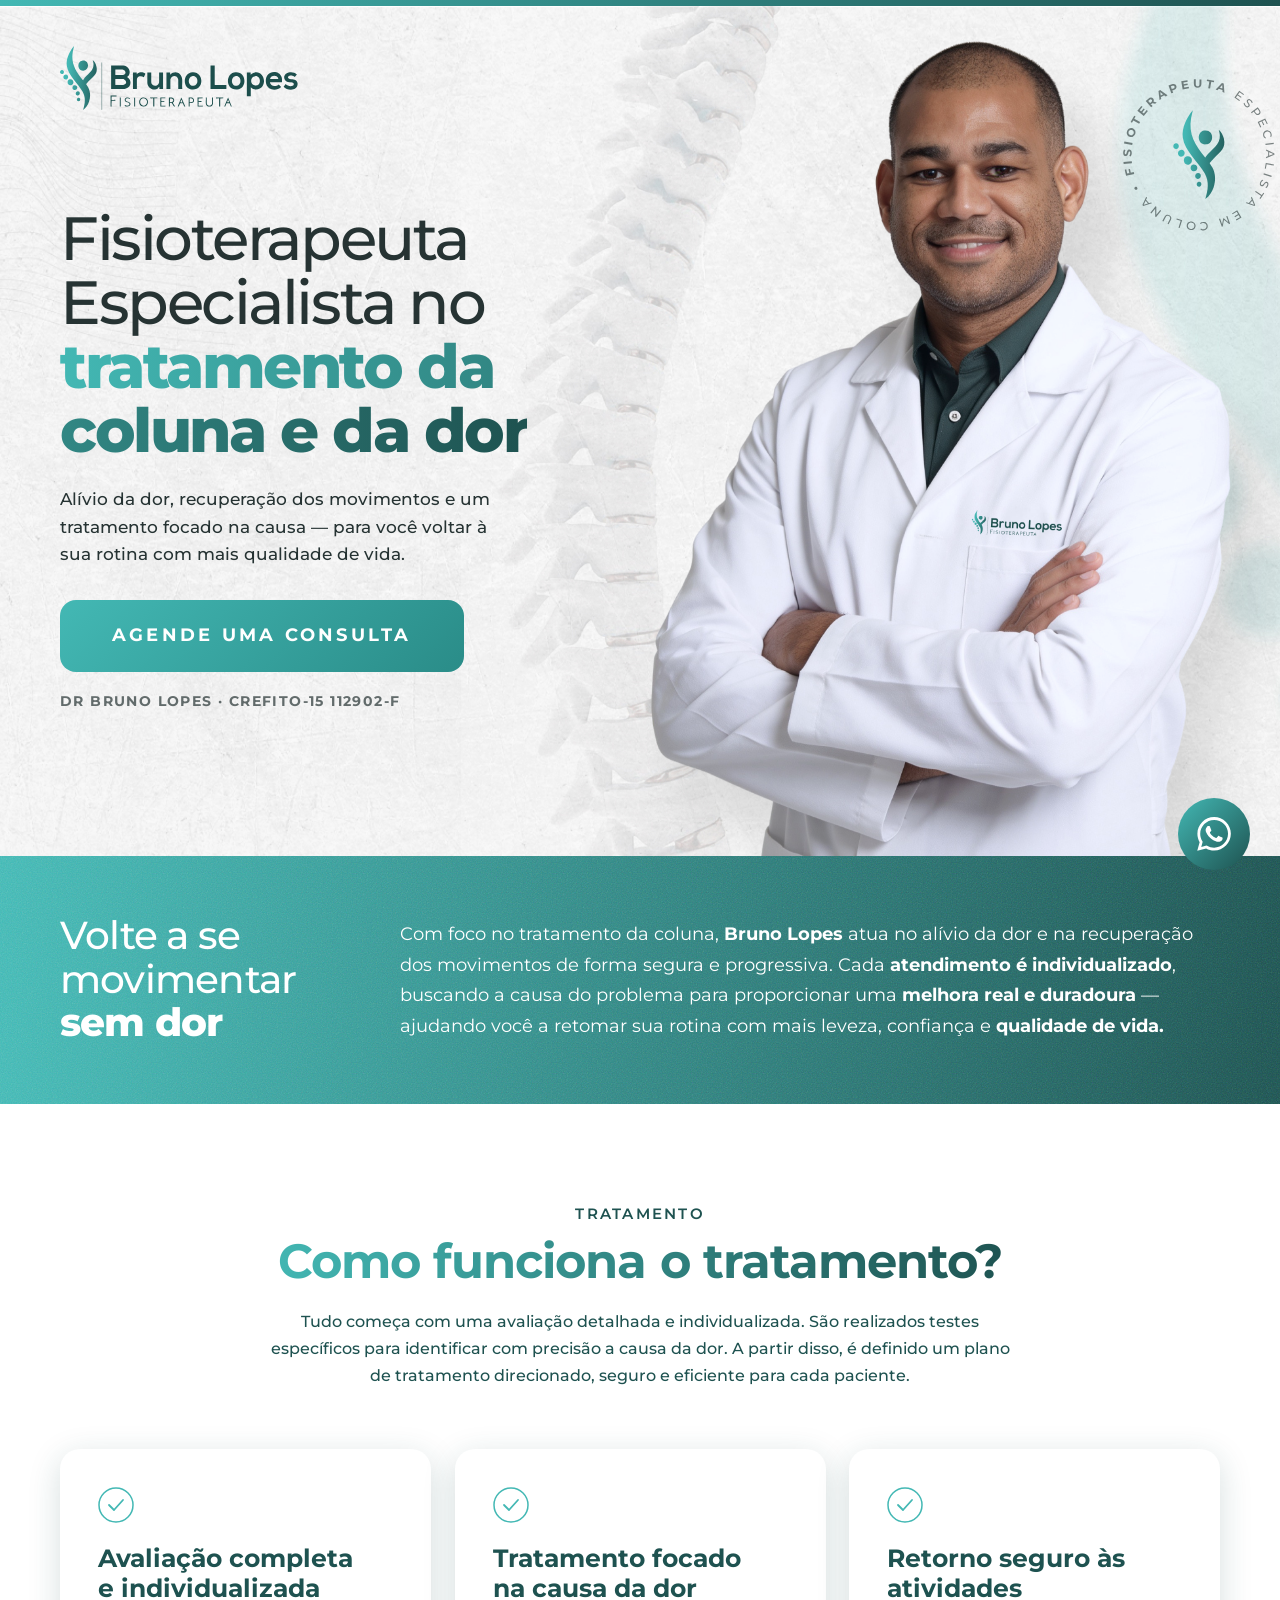
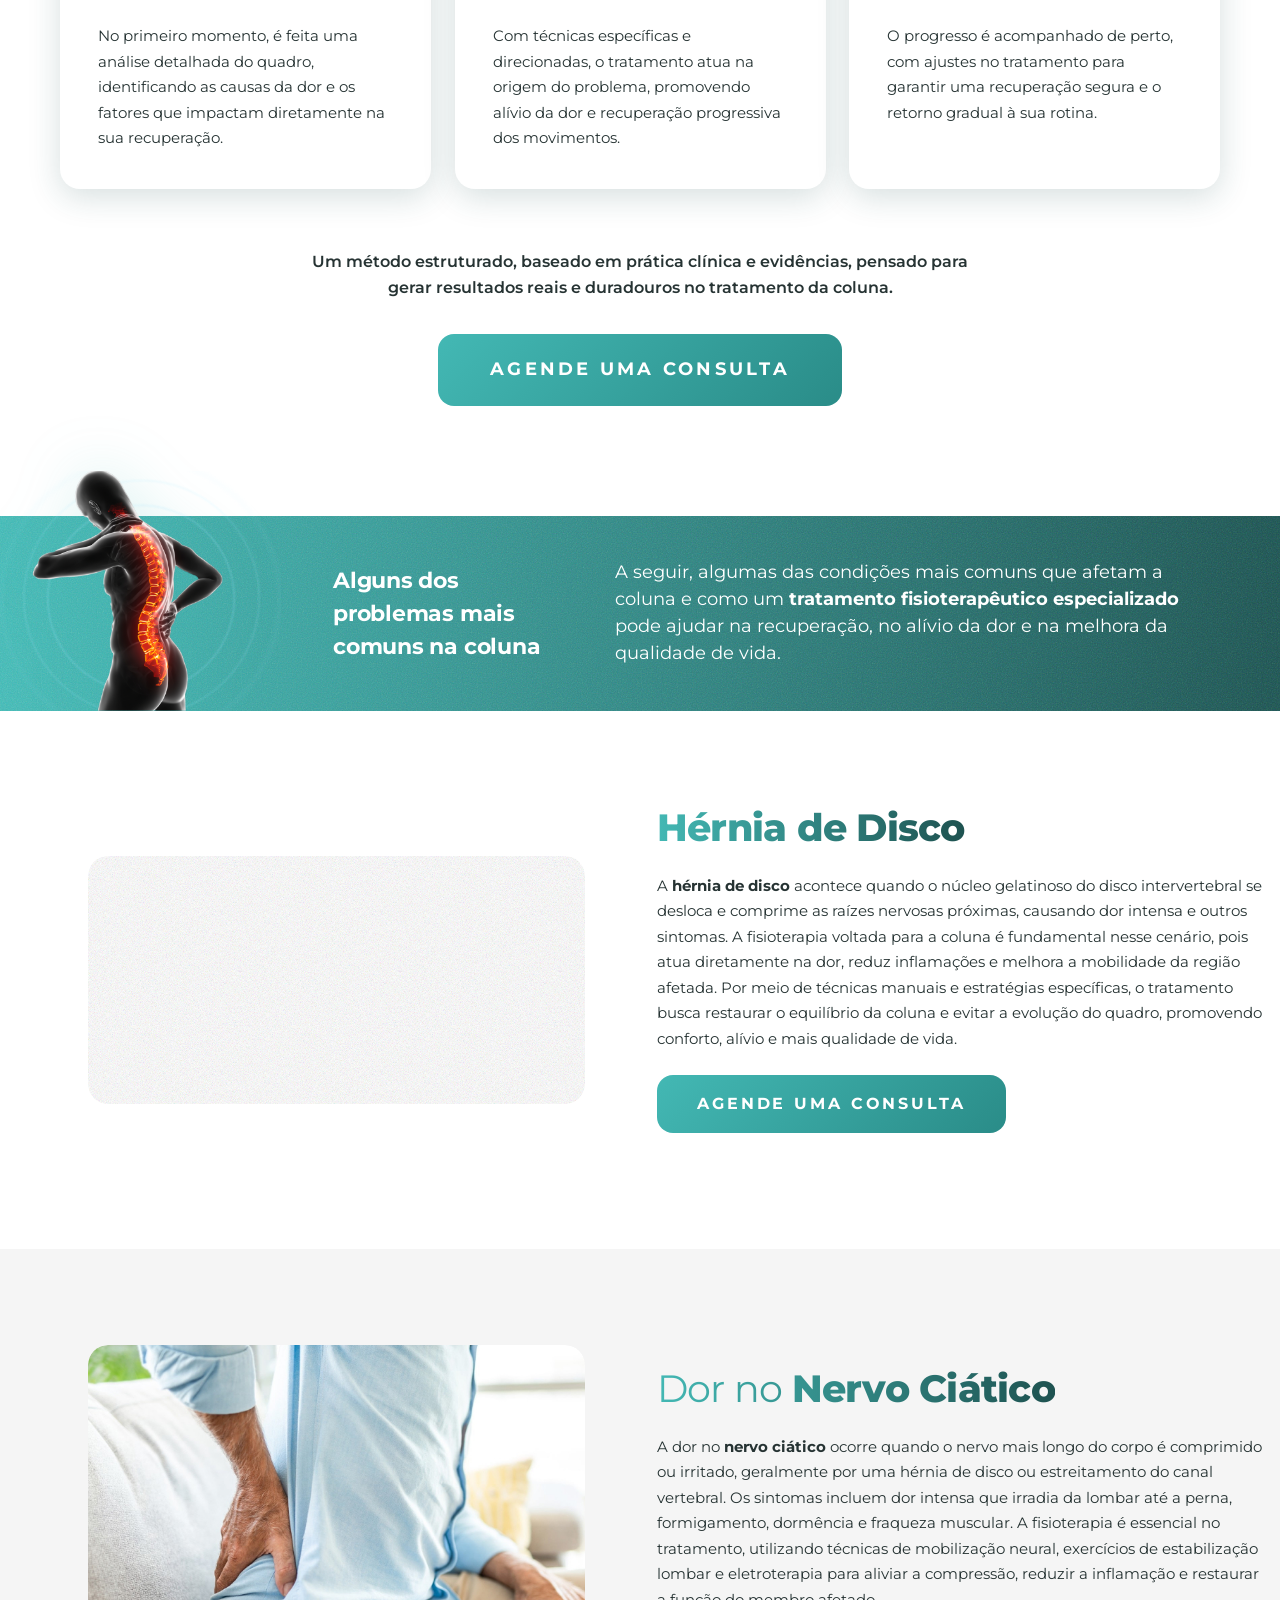
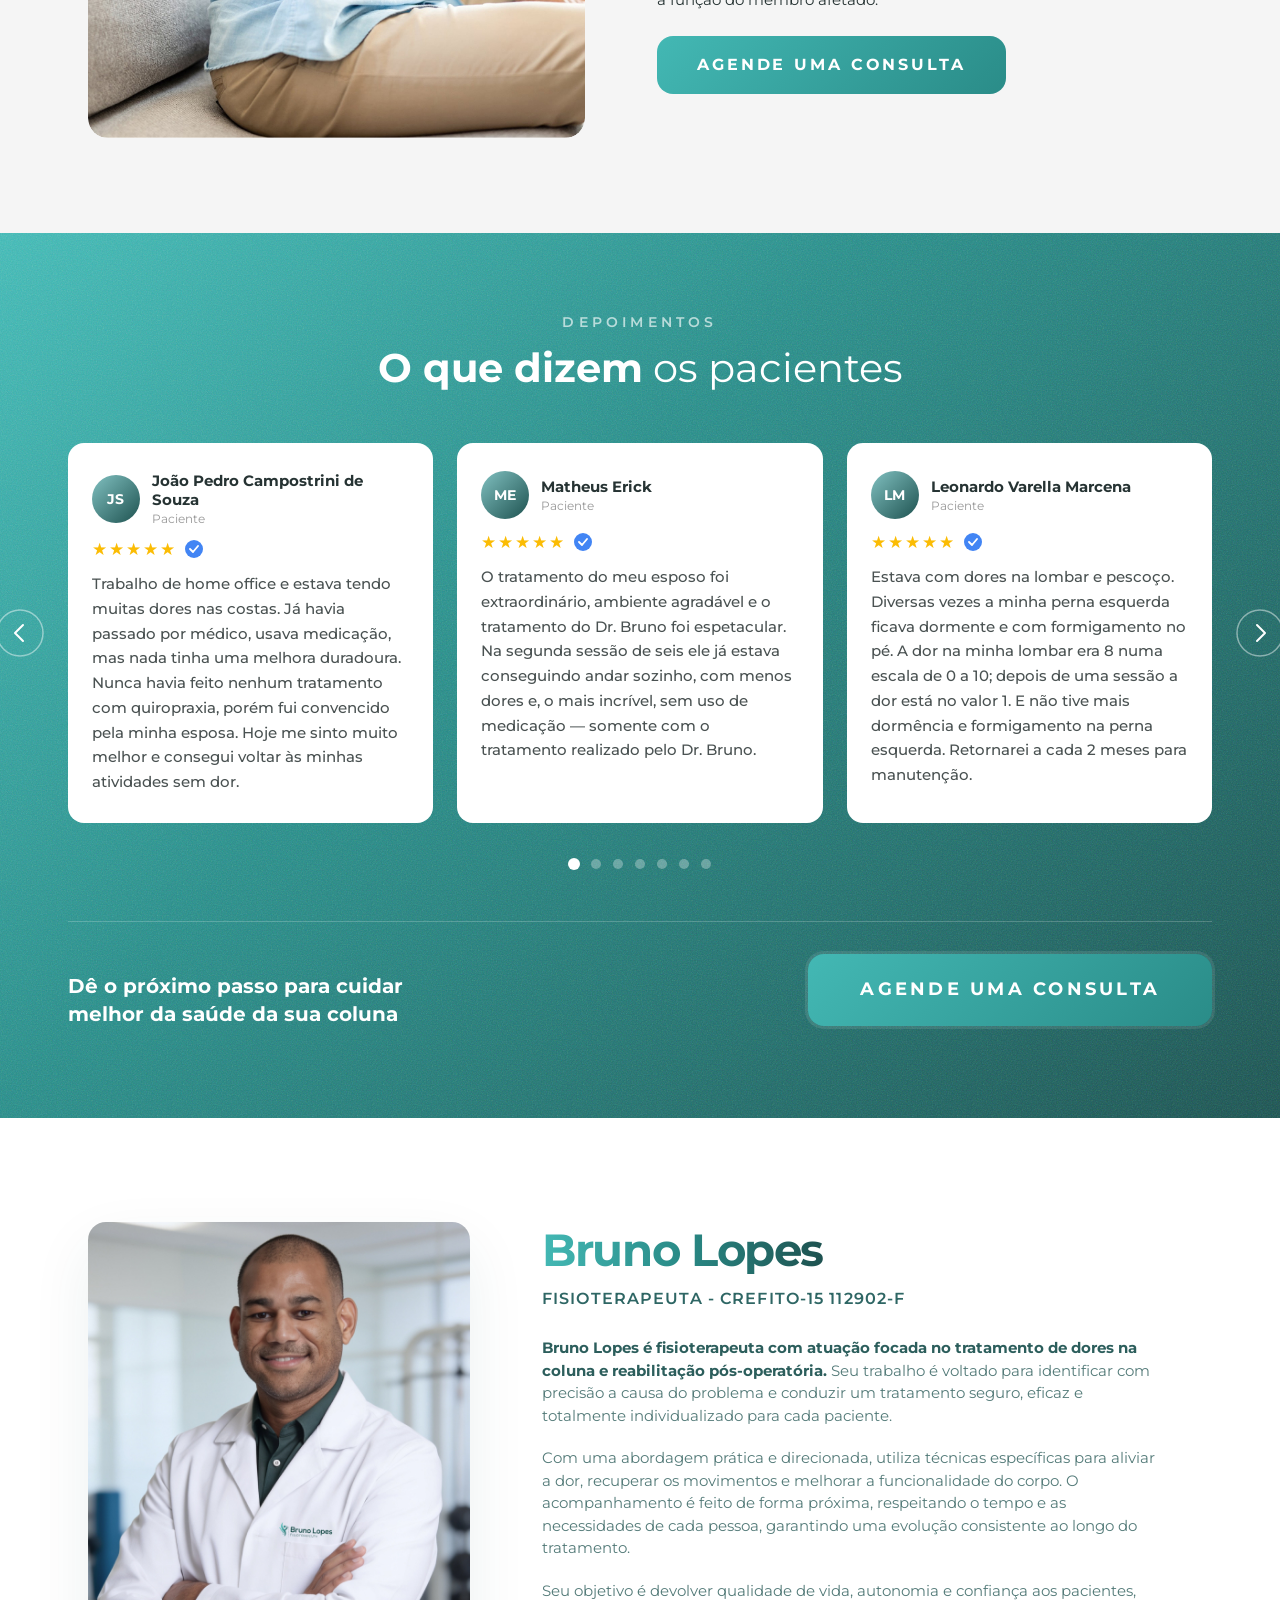
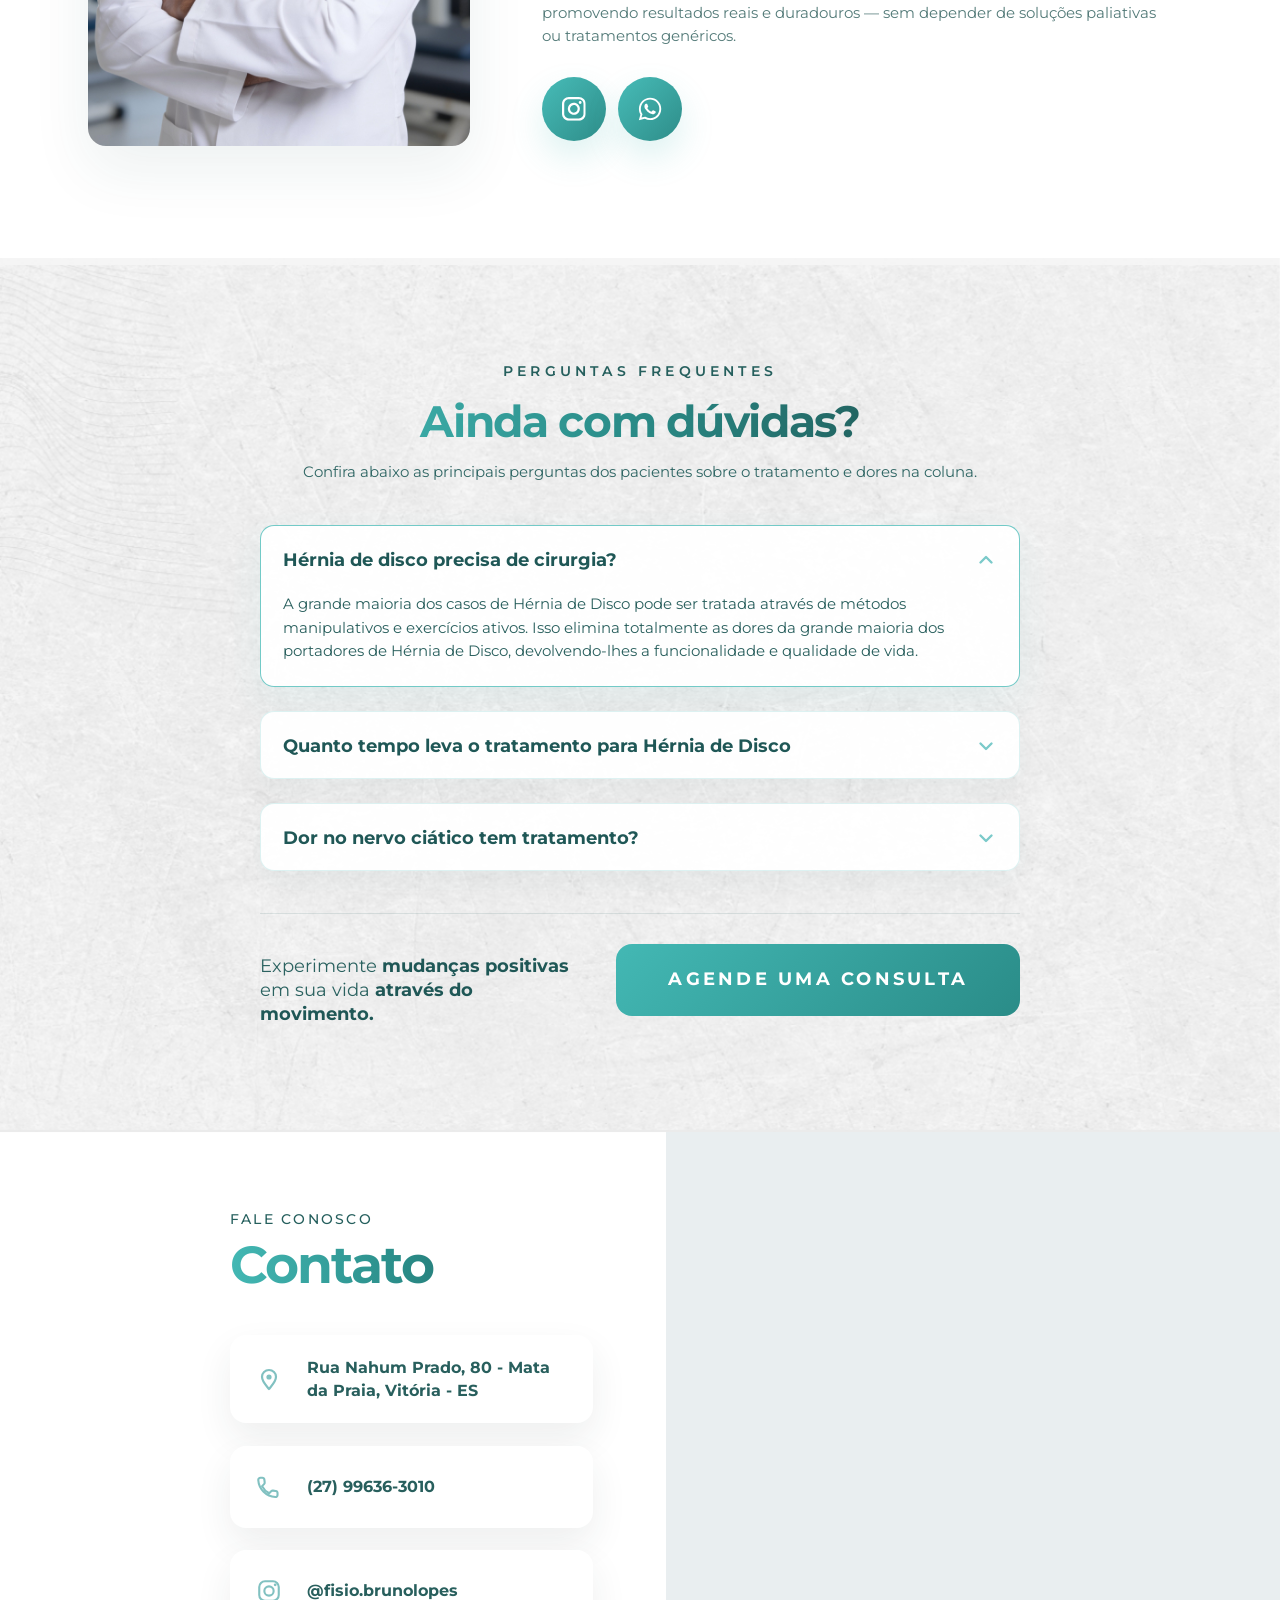
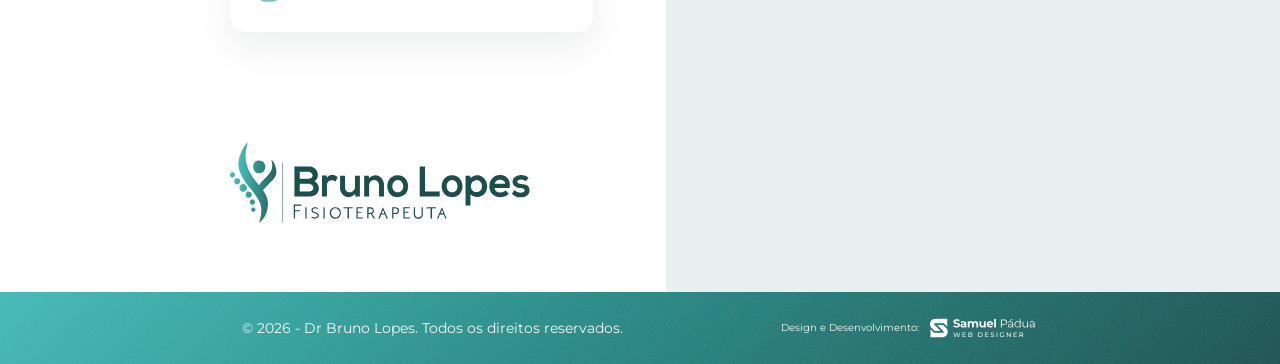
==== commit 4be718c8: "feat: adiciona depoimentos reais e ajusta escala das logos - Substitui os placeholders pelos 19 depo" ====
--- a/index.html
+++ b/index.html
@@ -314,227 +314,287 @@
 
             <div class="review-card">
               <div class="rc-header">
-                <div class="rc-avatar">[XX]</div>
-                <div class="rc-info">
-                  <strong class="rc-name">[NOME 1]</strong>
-                  <span class="rc-count">Paciente</span>
-                </div>
-              </div>
-              <div class="rc-stars">
-                <span class="rc-stars-icons">★★★★★</span>
-                <span class="rc-badge"><svg width="10" height="8" viewBox="0 0 10 8" fill="none"><path d="M1 4l3 3 5-6" stroke="white" stroke-width="1.8" stroke-linecap="round" stroke-linejoin="round"/></svg></span>
-              </div>
-              <p class="rc-text">[DEPOIMENTO 1]</p>
-            </div>
-
-            <div class="review-card">
-              <div class="rc-header">
-                <div class="rc-avatar">[XX]</div>
-                <div class="rc-info">
-                  <strong class="rc-name">[NOME 2]</strong>
-                  <span class="rc-count">Paciente</span>
-                </div>
-              </div>
-              <div class="rc-stars">
-                <span class="rc-stars-icons">★★★★★</span>
-                <span class="rc-badge"><svg width="10" height="8" viewBox="0 0 10 8" fill="none"><path d="M1 4l3 3 5-6" stroke="white" stroke-width="1.8" stroke-linecap="round" stroke-linejoin="round"/></svg></span>
-              </div>
-              <p class="rc-text">[DEPOIMENTO 2]</p>
-            </div>
-
-            <div class="review-card">
-              <div class="rc-header">
-                <div class="rc-avatar">[XX]</div>
-                <div class="rc-info">
-                  <strong class="rc-name">[NOME 3]</strong>
-                  <span class="rc-count">Paciente</span>
-                </div>
-              </div>
-              <div class="rc-stars">
-                <span class="rc-stars-icons">★★★★★</span>
-                <span class="rc-badge"><svg width="10" height="8" viewBox="0 0 10 8" fill="none"><path d="M1 4l3 3 5-6" stroke="white" stroke-width="1.8" stroke-linecap="round" stroke-linejoin="round"/></svg></span>
-              </div>
-              <p class="rc-text">[DEPOIMENTO 3]</p>
-            </div>
-
-            <div class="review-card">
-              <div class="rc-header">
-                <div class="rc-avatar">[XX]</div>
-                <div class="rc-info">
-                  <strong class="rc-name">[NOME 4]</strong>
-                  <span class="rc-count">Paciente</span>
-                </div>
-              </div>
-              <div class="rc-stars">
-                <span class="rc-stars-icons">★★★★★</span>
-                <span class="rc-badge"><svg width="10" height="8" viewBox="0 0 10 8" fill="none"><path d="M1 4l3 3 5-6" stroke="white" stroke-width="1.8" stroke-linecap="round" stroke-linejoin="round"/></svg></span>
-              </div>
-              <p class="rc-text">[DEPOIMENTO 4]</p>
-            </div>
-
-            <div class="review-card">
-              <div class="rc-header">
-                <div class="rc-avatar">[XX]</div>
-                <div class="rc-info">
-                  <strong class="rc-name">[NOME 5]</strong>
-                  <span class="rc-count">Paciente</span>
-                </div>
-              </div>
-              <div class="rc-stars">
-                <span class="rc-stars-icons">★★★★★</span>
-                <span class="rc-badge"><svg width="10" height="8" viewBox="0 0 10 8" fill="none"><path d="M1 4l3 3 5-6" stroke="white" stroke-width="1.8" stroke-linecap="round" stroke-linejoin="round"/></svg></span>
-              </div>
-              <p class="rc-text">[DEPOIMENTO 5]</p>
-            </div>
-
-            <div class="review-card">
-              <div class="rc-header">
-                <div class="rc-avatar">[XX]</div>
-                <div class="rc-info">
-                  <strong class="rc-name">[NOME 6]</strong>
-                  <span class="rc-count">Paciente</span>
-                </div>
-              </div>
-              <div class="rc-stars">
-                <span class="rc-stars-icons">★★★★★</span>
-                <span class="rc-badge"><svg width="10" height="8" viewBox="0 0 10 8" fill="none"><path d="M1 4l3 3 5-6" stroke="white" stroke-width="1.8" stroke-linecap="round" stroke-linejoin="round"/></svg></span>
-              </div>
-              <p class="rc-text">[DEPOIMENTO 6]</p>
-            </div>
-
-            <div class="review-card">
-              <div class="rc-header">
-                <div class="rc-avatar">[XX]</div>
-                <div class="rc-info">
-                  <strong class="rc-name">[NOME 7]</strong>
-                  <span class="rc-count">Paciente</span>
-                </div>
-              </div>
-              <div class="rc-stars">
-                <span class="rc-stars-icons">★★★★★</span>
-                <span class="rc-badge"><svg width="10" height="8" viewBox="0 0 10 8" fill="none"><path d="M1 4l3 3 5-6" stroke="white" stroke-width="1.8" stroke-linecap="round" stroke-linejoin="round"/></svg></span>
-              </div>
-              <p class="rc-text">[DEPOIMENTO 7]</p>
-            </div>
-
-            <div class="review-card">
-              <div class="rc-header">
-                <div class="rc-avatar">[XX]</div>
-                <div class="rc-info">
-                  <strong class="rc-name">[NOME 8]</strong>
-                  <span class="rc-count">Paciente</span>
-                </div>
-              </div>
-              <div class="rc-stars">
-                <span class="rc-stars-icons">★★★★★</span>
-                <span class="rc-badge"><svg width="10" height="8" viewBox="0 0 10 8" fill="none"><path d="M1 4l3 3 5-6" stroke="white" stroke-width="1.8" stroke-linecap="round" stroke-linejoin="round"/></svg></span>
-              </div>
-              <p class="rc-text">[DEPOIMENTO 8]</p>
-            </div>
-
-            <div class="review-card">
-              <div class="rc-header">
-                <div class="rc-avatar">[XX]</div>
-                <div class="rc-info">
-                  <strong class="rc-name">[NOME 9]</strong>
-                  <span class="rc-count">Paciente</span>
-                </div>
-              </div>
-              <div class="rc-stars">
-                <span class="rc-stars-icons">★★★★★</span>
-                <span class="rc-badge"><svg width="10" height="8" viewBox="0 0 10 8" fill="none"><path d="M1 4l3 3 5-6" stroke="white" stroke-width="1.8" stroke-linecap="round" stroke-linejoin="round"/></svg></span>
-              </div>
-              <p class="rc-text">[DEPOIMENTO 9]</p>
-            </div>
-
-            <div class="review-card">
-              <div class="rc-header">
-                <div class="rc-avatar">[XX]</div>
-                <div class="rc-info">
-                  <strong class="rc-name">[NOME 10]</strong>
-                  <span class="rc-count">Paciente</span>
-                </div>
-              </div>
-              <div class="rc-stars">
-                <span class="rc-stars-icons">★★★★★</span>
-                <span class="rc-badge"><svg width="10" height="8" viewBox="0 0 10 8" fill="none"><path d="M1 4l3 3 5-6" stroke="white" stroke-width="1.8" stroke-linecap="round" stroke-linejoin="round"/></svg></span>
-              </div>
-              <p class="rc-text">[DEPOIMENTO 10]</p>
-            </div>
-
-            <div class="review-card">
-              <div class="rc-header">
-                <div class="rc-avatar">[XX]</div>
-                <div class="rc-info">
-                  <strong class="rc-name">[NOME 11]</strong>
-                  <span class="rc-count">Paciente</span>
-                </div>
-              </div>
-              <div class="rc-stars">
-                <span class="rc-stars-icons">★★★★★</span>
-                <span class="rc-badge"><svg width="10" height="8" viewBox="0 0 10 8" fill="none"><path d="M1 4l3 3 5-6" stroke="white" stroke-width="1.8" stroke-linecap="round" stroke-linejoin="round"/></svg></span>
-              </div>
-              <p class="rc-text">[DEPOIMENTO 11]</p>
-            </div>
-
-            <div class="review-card">
-              <div class="rc-header">
-                <div class="rc-avatar">[XX]</div>
-                <div class="rc-info">
-                  <strong class="rc-name">[NOME 12]</strong>
-                  <span class="rc-count">Paciente</span>
-                </div>
-              </div>
-              <div class="rc-stars">
-                <span class="rc-stars-icons">★★★★★</span>
-                <span class="rc-badge"><svg width="10" height="8" viewBox="0 0 10 8" fill="none"><path d="M1 4l3 3 5-6" stroke="white" stroke-width="1.8" stroke-linecap="round" stroke-linejoin="round"/></svg></span>
-              </div>
-              <p class="rc-text">[DEPOIMENTO 12]</p>
-            </div>
-
-            <div class="review-card">
-              <div class="rc-header">
-                <div class="rc-avatar">[XX]</div>
-                <div class="rc-info">
-                  <strong class="rc-name">[NOME 13]</strong>
-                  <span class="rc-count">Paciente</span>
-                </div>
-              </div>
-              <div class="rc-stars">
-                <span class="rc-stars-icons">★★★★★</span>
-                <span class="rc-badge"><svg width="10" height="8" viewBox="0 0 10 8" fill="none"><path d="M1 4l3 3 5-6" stroke="white" stroke-width="1.8" stroke-linecap="round" stroke-linejoin="round"/></svg></span>
-              </div>
-              <p class="rc-text">[DEPOIMENTO 13]</p>
-            </div>
-
-            <div class="review-card">
-              <div class="rc-header">
-                <div class="rc-avatar">[XX]</div>
-                <div class="rc-info">
-                  <strong class="rc-name">[NOME 14]</strong>
-                  <span class="rc-count">Paciente</span>
-                </div>
-              </div>
-              <div class="rc-stars">
-                <span class="rc-stars-icons">★★★★★</span>
-                <span class="rc-badge"><svg width="10" height="8" viewBox="0 0 10 8" fill="none"><path d="M1 4l3 3 5-6" stroke="white" stroke-width="1.8" stroke-linecap="round" stroke-linejoin="round"/></svg></span>
-              </div>
-              <p class="rc-text">[DEPOIMENTO 14]</p>
-            </div>
-
-            <div class="review-card">
-              <div class="rc-header">
-                <div class="rc-avatar">[XX]</div>
-                <div class="rc-info">
-                  <strong class="rc-name">[NOME 15]</strong>
-                  <span class="rc-count">Paciente</span>
-                </div>
-              </div>
-              <div class="rc-stars">
-                <span class="rc-stars-icons">★★★★★</span>
-                <span class="rc-badge"><svg width="10" height="8" viewBox="0 0 10 8" fill="none"><path d="M1 4l3 3 5-6" stroke="white" stroke-width="1.8" stroke-linecap="round" stroke-linejoin="round"/></svg></span>
-              </div>
-              <p class="rc-text">[DEPOIMENTO 15]</p>
+                <div class="rc-avatar">JS</div>
+                <div class="rc-info">
+                  <strong class="rc-name">João Pedro Campostrini de Souza</strong>
+                  <span class="rc-count">Paciente</span>
+                </div>
+              </div>
+              <div class="rc-stars">
+                <span class="rc-stars-icons">★★★★★</span>
+                <span class="rc-badge"><svg width="10" height="8" viewBox="0 0 10 8" fill="none"><path d="M1 4l3 3 5-6" stroke="white" stroke-width="1.8" stroke-linecap="round" stroke-linejoin="round"/></svg></span>
+              </div>
+              <p class="rc-text">Trabalho de home office e estava tendo muitas dores nas costas. Já havia passado por médico, usava medicação, mas nada tinha uma melhora duradoura. Nunca havia feito nenhum tratamento com quiropraxia, porém fui convencido pela minha esposa. Hoje me sinto muito melhor e consegui voltar às minhas atividades sem dor.</p>
+            </div>
+
+            <div class="review-card">
+              <div class="rc-header">
+                <div class="rc-avatar">ME</div>
+                <div class="rc-info">
+                  <strong class="rc-name">Matheus Erick</strong>
+                  <span class="rc-count">Paciente</span>
+                </div>
+              </div>
+              <div class="rc-stars">
+                <span class="rc-stars-icons">★★★★★</span>
+                <span class="rc-badge"><svg width="10" height="8" viewBox="0 0 10 8" fill="none"><path d="M1 4l3 3 5-6" stroke="white" stroke-width="1.8" stroke-linecap="round" stroke-linejoin="round"/></svg></span>
+              </div>
+              <p class="rc-text">O tratamento do meu esposo foi extraordinário, ambiente agradável e o tratamento do Dr. Bruno foi espetacular. Na segunda sessão de seis ele já estava conseguindo andar sozinho, com menos dores e, o mais incrível, sem uso de medicação — somente com o tratamento realizado pelo Dr. Bruno.</p>
+            </div>
+
+            <div class="review-card">
+              <div class="rc-header">
+                <div class="rc-avatar">LM</div>
+                <div class="rc-info">
+                  <strong class="rc-name">Leonardo Varella Marcena</strong>
+                  <span class="rc-count">Paciente</span>
+                </div>
+              </div>
+              <div class="rc-stars">
+                <span class="rc-stars-icons">★★★★★</span>
+                <span class="rc-badge"><svg width="10" height="8" viewBox="0 0 10 8" fill="none"><path d="M1 4l3 3 5-6" stroke="white" stroke-width="1.8" stroke-linecap="round" stroke-linejoin="round"/></svg></span>
+              </div>
+              <p class="rc-text">Estava com dores na lombar e pescoço. Diversas vezes a minha perna esquerda ficava dormente e com formigamento no pé. A dor na minha lombar era 8 numa escala de 0 a 10; depois de uma sessão a dor está no valor 1. E não tive mais dormência e formigamento na perna esquerda. Retornarei a cada 2 meses para manutenção.</p>
+            </div>
+
+            <div class="review-card">
+              <div class="rc-header">
+                <div class="rc-avatar">RS</div>
+                <div class="rc-info">
+                  <strong class="rc-name">Ravena Oliveira Silva</strong>
+                  <span class="rc-count">Paciente</span>
+                </div>
+              </div>
+              <div class="rc-stars">
+                <span class="rc-stars-icons">★★★★★</span>
+                <span class="rc-badge"><svg width="10" height="8" viewBox="0 0 10 8" fill="none"><path d="M1 4l3 3 5-6" stroke="white" stroke-width="1.8" stroke-linecap="round" stroke-linejoin="round"/></svg></span>
+              </div>
+              <p class="rc-text">Bruno é um profissional de alta competência técnica! A avaliação é detalhada e holística. Realizou diagnóstico do meu caso e prescreveu o tratamento certeiro.</p>
+            </div>
+
+            <div class="review-card">
+              <div class="rc-header">
+                <div class="rc-avatar">RA</div>
+                <div class="rc-info">
+                  <strong class="rc-name">Romero Alves</strong>
+                  <span class="rc-count">Paciente</span>
+                </div>
+              </div>
+              <div class="rc-stars">
+                <span class="rc-stars-icons">★★★★★</span>
+                <span class="rc-badge"><svg width="10" height="8" viewBox="0 0 10 8" fill="none"><path d="M1 4l3 3 5-6" stroke="white" stroke-width="1.8" stroke-linecap="round" stroke-linejoin="round"/></svg></span>
+              </div>
+              <p class="rc-text">Excelente experiência. O espaço é moderno e muito bem montado. A consulta começou exatamente no horário.</p>
+            </div>
+
+            <div class="review-card">
+              <div class="rc-header">
+                <div class="rc-avatar">CP</div>
+                <div class="rc-info">
+                  <strong class="rc-name">Ciro Pylro</strong>
+                  <span class="rc-count">Paciente</span>
+                </div>
+              </div>
+              <div class="rc-stars">
+                <span class="rc-stars-icons">★★★★★</span>
+                <span class="rc-badge"><svg width="10" height="8" viewBox="0 0 10 8" fill="none"><path d="M1 4l3 3 5-6" stroke="white" stroke-width="1.8" stroke-linecap="round" stroke-linejoin="round"/></svg></span>
+              </div>
+              <p class="rc-text">Super recomendo. O Bruno realmente ajudou na minha reabilitação do travamento de coluna. Segui exatamente o tratamento proposto pelo Dr. Bruno e já estou de volta para minhas rotinas normais. Preparando-me neste momento para retomar as atividades físicas.</p>
+            </div>
+
+            <div class="review-card">
+              <div class="rc-header">
+                <div class="rc-avatar">JM</div>
+                <div class="rc-info">
+                  <strong class="rc-name">Juliana Mota</strong>
+                  <span class="rc-count">Paciente</span>
+                </div>
+              </div>
+              <div class="rc-stars">
+                <span class="rc-stars-icons">★★★★★</span>
+                <span class="rc-badge"><svg width="10" height="8" viewBox="0 0 10 8" fill="none"><path d="M1 4l3 3 5-6" stroke="white" stroke-width="1.8" stroke-linecap="round" stroke-linejoin="round"/></svg></span>
+              </div>
+              <p class="rc-text">Obrigada, Bruno, pelo excelente atendimento e atenção com minha mãe. Graças a Deus e a você, ela está voltando a andar novamente sem dores e a realizar as atividades da rotina diária.</p>
+            </div>
+
+            <div class="review-card">
+              <div class="rc-header">
+                <div class="rc-avatar">FA</div>
+                <div class="rc-info">
+                  <strong class="rc-name">Fabiana Ambrozim</strong>
+                  <span class="rc-count">Paciente</span>
+                </div>
+              </div>
+              <div class="rc-stars">
+                <span class="rc-stars-icons">★★★★★</span>
+                <span class="rc-badge"><svg width="10" height="8" viewBox="0 0 10 8" fill="none"><path d="M1 4l3 3 5-6" stroke="white" stroke-width="1.8" stroke-linecap="round" stroke-linejoin="round"/></svg></span>
+              </div>
+              <p class="rc-text">Estava com muita dor na cervical, dor de cabeça e muita tensão. Com apenas uma consulta com o Dr. Bruno Lopes, minhas dores melhoraram muito. O resultado foi fantástico! Atendimento excelente, recomendo.</p>
+            </div>
+
+            <div class="review-card">
+              <div class="rc-header">
+                <div class="rc-avatar">BR</div>
+                <div class="rc-info">
+                  <strong class="rc-name">Bya Rocha</strong>
+                  <span class="rc-count">Paciente</span>
+                </div>
+              </div>
+              <div class="rc-stars">
+                <span class="rc-stars-icons">★★★★★</span>
+                <span class="rc-badge"><svg width="10" height="8" viewBox="0 0 10 8" fill="none"><path d="M1 4l3 3 5-6" stroke="white" stroke-width="1.8" stroke-linecap="round" stroke-linejoin="round"/></svg></span>
+              </div>
+              <p class="rc-text">Excelente profissional. Dedicado e resolve o problema do paciente. Indico para todos que estão passando por algum desconforto corporal; no meu caso foi o torcicolo. Melhorei em uma única sessão.</p>
+            </div>
+
+            <div class="review-card">
+              <div class="rc-header">
+                <div class="rc-avatar">DB</div>
+                <div class="rc-info">
+                  <strong class="rc-name">Davi Barcelos</strong>
+                  <span class="rc-count">Paciente</span>
+                </div>
+              </div>
+              <div class="rc-stars">
+                <span class="rc-stars-icons">★★★★★</span>
+                <span class="rc-badge"><svg width="10" height="8" viewBox="0 0 10 8" fill="none"><path d="M1 4l3 3 5-6" stroke="white" stroke-width="1.8" stroke-linecap="round" stroke-linejoin="round"/></svg></span>
+              </div>
+              <p class="rc-text">Excelente profissional, sempre disposto no cuidado dos pacientes. Fui na primeira consulta e estou me sentindo até mais leve e sem dor. Profissional capacitado e com boas explicações.</p>
+            </div>
+
+            <div class="review-card">
+              <div class="rc-header">
+                <div class="rc-avatar">IF</div>
+                <div class="rc-info">
+                  <strong class="rc-name">Iarle Fonseca</strong>
+                  <span class="rc-count">Paciente</span>
+                </div>
+              </div>
+              <div class="rc-stars">
+                <span class="rc-stars-icons">★★★★★</span>
+                <span class="rc-badge"><svg width="10" height="8" viewBox="0 0 10 8" fill="none"><path d="M1 4l3 3 5-6" stroke="white" stroke-width="1.8" stroke-linecap="round" stroke-linejoin="round"/></svg></span>
+              </div>
+              <p class="rc-text">Atendimento incrível! Sofria há 4 meses com dores e saí da primeira consulta sem dores! Profissional da maior capacidade técnica! Recomendo sempre!</p>
+            </div>
+
+            <div class="review-card">
+              <div class="rc-header">
+                <div class="rc-avatar">AL</div>
+                <div class="rc-info">
+                  <strong class="rc-name">Alexandre Lemos</strong>
+                  <span class="rc-count">Paciente</span>
+                </div>
+              </div>
+              <div class="rc-stars">
+                <span class="rc-stars-icons">★★★★★</span>
+                <span class="rc-badge"><svg width="10" height="8" viewBox="0 0 10 8" fill="none"><path d="M1 4l3 3 5-6" stroke="white" stroke-width="1.8" stroke-linecap="round" stroke-linejoin="round"/></svg></span>
+              </div>
+              <p class="rc-text">Atendimento excelente. Foi atencioso, explicou detalhadamente o motivo das minhas dores. Saí de lá novinho!</p>
+            </div>
+
+            <div class="review-card">
+              <div class="rc-header">
+                <div class="rc-avatar">LS</div>
+                <div class="rc-info">
+                  <strong class="rc-name">Leonardo Souza</strong>
+                  <span class="rc-count">Paciente</span>
+                </div>
+              </div>
+              <div class="rc-stars">
+                <span class="rc-stars-icons">★★★★★</span>
+                <span class="rc-badge"><svg width="10" height="8" viewBox="0 0 10 8" fill="none"><path d="M1 4l3 3 5-6" stroke="white" stroke-width="1.8" stroke-linecap="round" stroke-linejoin="round"/></svg></span>
+              </div>
+              <p class="rc-text">Dr. Bruno, um profissional excelente. Sua equipe, maravilhosa no atendimento. Tive meu problema resolvido nas mãos deles! Recomendo!</p>
+            </div>
+
+            <div class="review-card">
+              <div class="rc-header">
+                <div class="rc-avatar">AJ</div>
+                <div class="rc-info">
+                  <strong class="rc-name">Amauri Cesar Cristofano Junior</strong>
+                  <span class="rc-count">Paciente</span>
+                </div>
+              </div>
+              <div class="rc-stars">
+                <span class="rc-stars-icons">★★★★★</span>
+                <span class="rc-badge"><svg width="10" height="8" viewBox="0 0 10 8" fill="none"><path d="M1 4l3 3 5-6" stroke="white" stroke-width="1.8" stroke-linecap="round" stroke-linejoin="round"/></svg></span>
+              </div>
+              <p class="rc-text">Excelente profissional, com ótima didática e explicações. Tratamento nota 10.</p>
+            </div>
+
+            <div class="review-card">
+              <div class="rc-header">
+                <div class="rc-avatar">JC</div>
+                <div class="rc-info">
+                  <strong class="rc-name">João Guilherme Centoducatte</strong>
+                  <span class="rc-count">Paciente</span>
+                </div>
+              </div>
+              <div class="rc-stars">
+                <span class="rc-stars-icons">★★★★★</span>
+                <span class="rc-badge"><svg width="10" height="8" viewBox="0 0 10 8" fill="none"><path d="M1 4l3 3 5-6" stroke="white" stroke-width="1.8" stroke-linecap="round" stroke-linejoin="round"/></svg></span>
+              </div>
+              <p class="rc-text">Local com excelentes instalações, ambiente agradável e atendimento de primeira qualidade.</p>
+            </div>
+
+            <div class="review-card">
+              <div class="rc-header">
+                <div class="rc-avatar">LC</div>
+                <div class="rc-info">
+                  <strong class="rc-name">Luca Aulas Coletivas</strong>
+                  <span class="rc-count">Paciente</span>
+                </div>
+              </div>
+              <div class="rc-stars">
+                <span class="rc-stars-icons">★★★★★</span>
+                <span class="rc-badge"><svg width="10" height="8" viewBox="0 0 10 8" fill="none"><path d="M1 4l3 3 5-6" stroke="white" stroke-width="1.8" stroke-linecap="round" stroke-linejoin="round"/></svg></span>
+              </div>
+              <p class="rc-text">Ótimo profissional, estou 100% sem dores após as consultas. Muito obrigado!</p>
+            </div>
+
+            <div class="review-card">
+              <div class="rc-header">
+                <div class="rc-avatar">KR</div>
+                <div class="rc-info">
+                  <strong class="rc-name">Karem Diogo Robert</strong>
+                  <span class="rc-count">Paciente</span>
+                </div>
+              </div>
+              <div class="rc-stars">
+                <span class="rc-stars-icons">★★★★★</span>
+                <span class="rc-badge"><svg width="10" height="8" viewBox="0 0 10 8" fill="none"><path d="M1 4l3 3 5-6" stroke="white" stroke-width="1.8" stroke-linecap="round" stroke-linejoin="round"/></svg></span>
+              </div>
+              <p class="rc-text">Super indico. Muito bom no trabalho, profissionalismo e bem localizado.</p>
+            </div>
+
+            <div class="review-card">
+              <div class="rc-header">
+                <div class="rc-avatar">BS</div>
+                <div class="rc-info">
+                  <strong class="rc-name">Bruno Simonelli Spinassé</strong>
+                  <span class="rc-count">Paciente</span>
+                </div>
+              </div>
+              <div class="rc-stars">
+                <span class="rc-stars-icons">★★★★★</span>
+                <span class="rc-badge"><svg width="10" height="8" viewBox="0 0 10 8" fill="none"><path d="M1 4l3 3 5-6" stroke="white" stroke-width="1.8" stroke-linecap="round" stroke-linejoin="round"/></svg></span>
+              </div>
+              <p class="rc-text">Top demais, atendimento diferenciado. Excelente profissional. Recomendo.</p>
+            </div>
+
+            <div class="review-card">
+              <div class="rc-header">
+                <div class="rc-avatar">FB</div>
+                <div class="rc-info">
+                  <strong class="rc-name">Fábia Neres Bastos</strong>
+                  <span class="rc-count">Paciente</span>
+                </div>
+              </div>
+              <div class="rc-stars">
+                <span class="rc-stars-icons">★★★★★</span>
+                <span class="rc-badge"><svg width="10" height="8" viewBox="0 0 10 8" fill="none"><path d="M1 4l3 3 5-6" stroke="white" stroke-width="1.8" stroke-linecap="round" stroke-linejoin="round"/></svg></span>
+              </div>
+              <p class="rc-text">Ambiente muito bom e profissional excelente.</p>
             </div>
 
           </div>
--- a/style.css
+++ b/style.css
@@ -1767,7 +1767,7 @@
 }
 
 .contact-logo {
-  width: min(420px, 100%);
+  width: min(300px, 100%);
   display: block;
 }
 
@@ -1825,7 +1825,7 @@
   }
 
   .contact-logo {
-    width: min(360px, 100%);
+    width: min(260px, 100%);
   }
 
   .contact-map-wrap {
@@ -1934,7 +1934,7 @@
 }
 
 .site-footer-credit-logo {
-  height: 13px;
+  height: 22px;
   width: auto;
   display: block;
 }
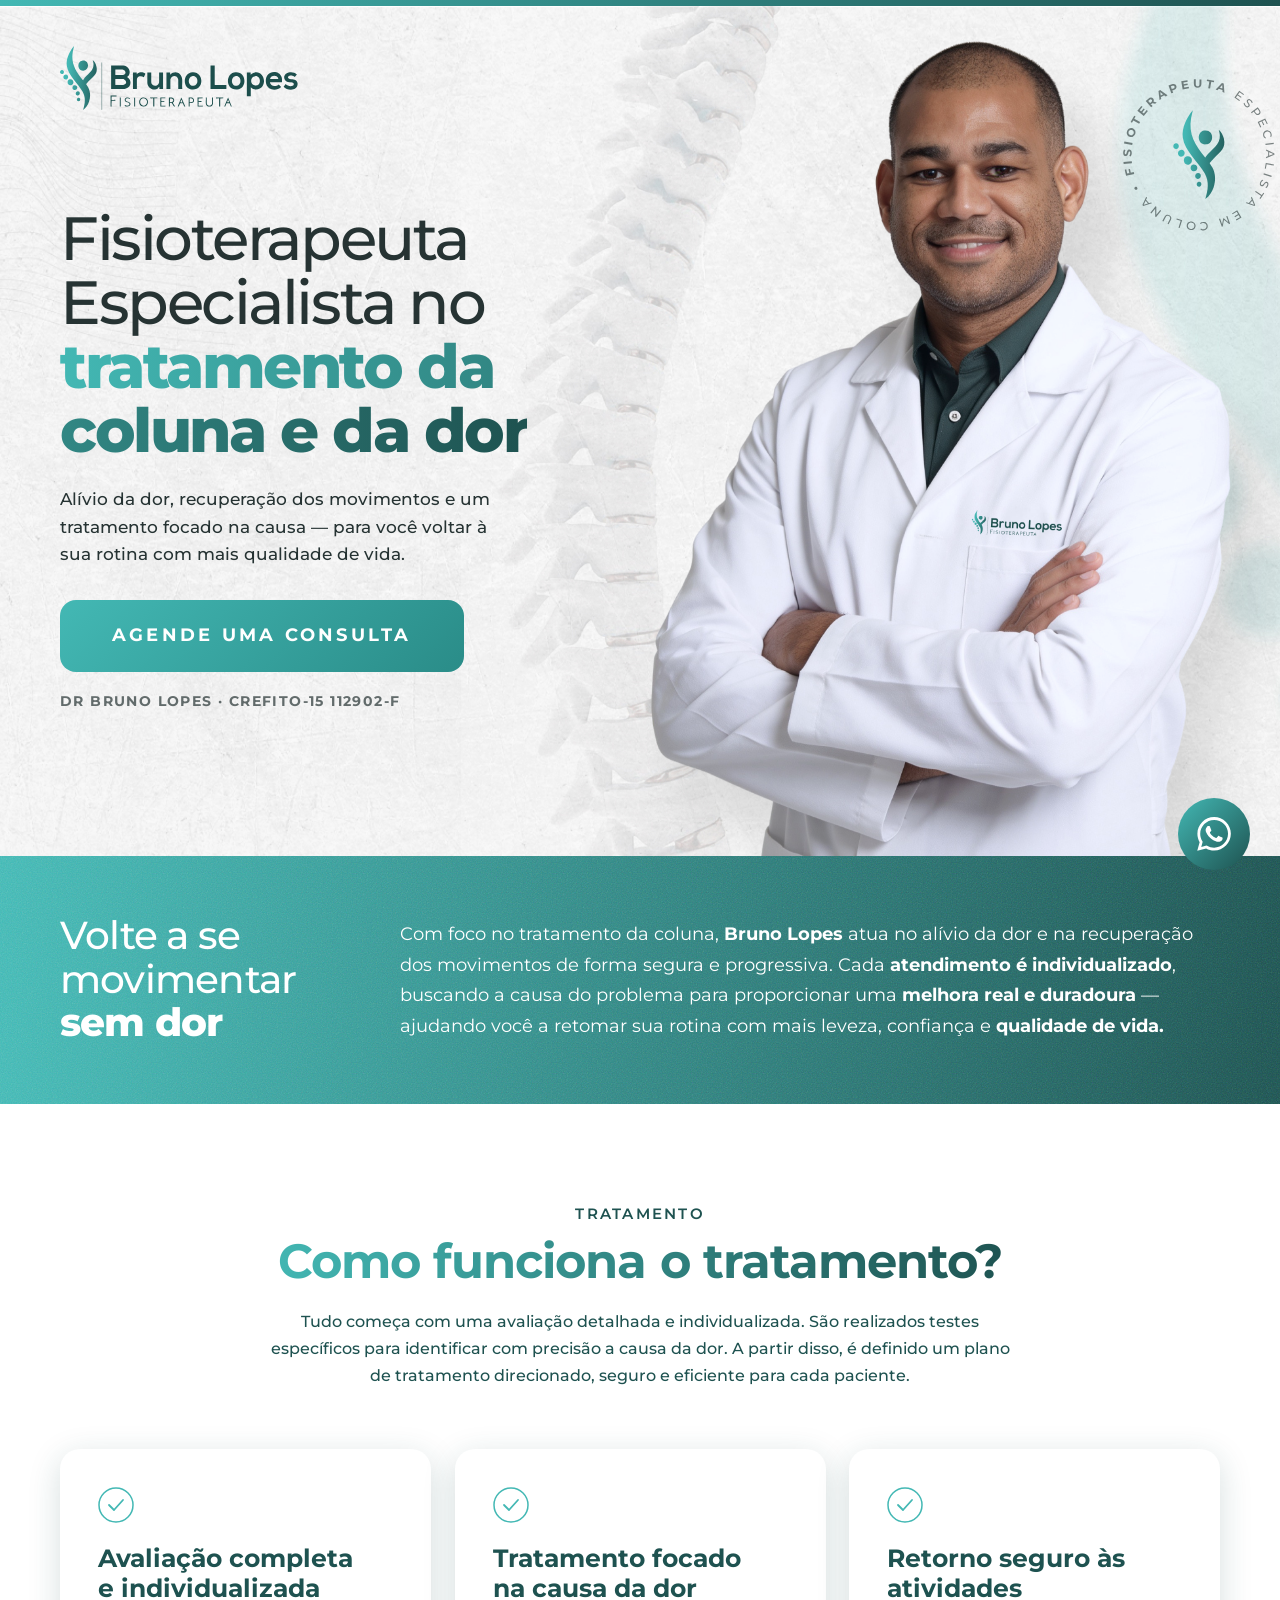
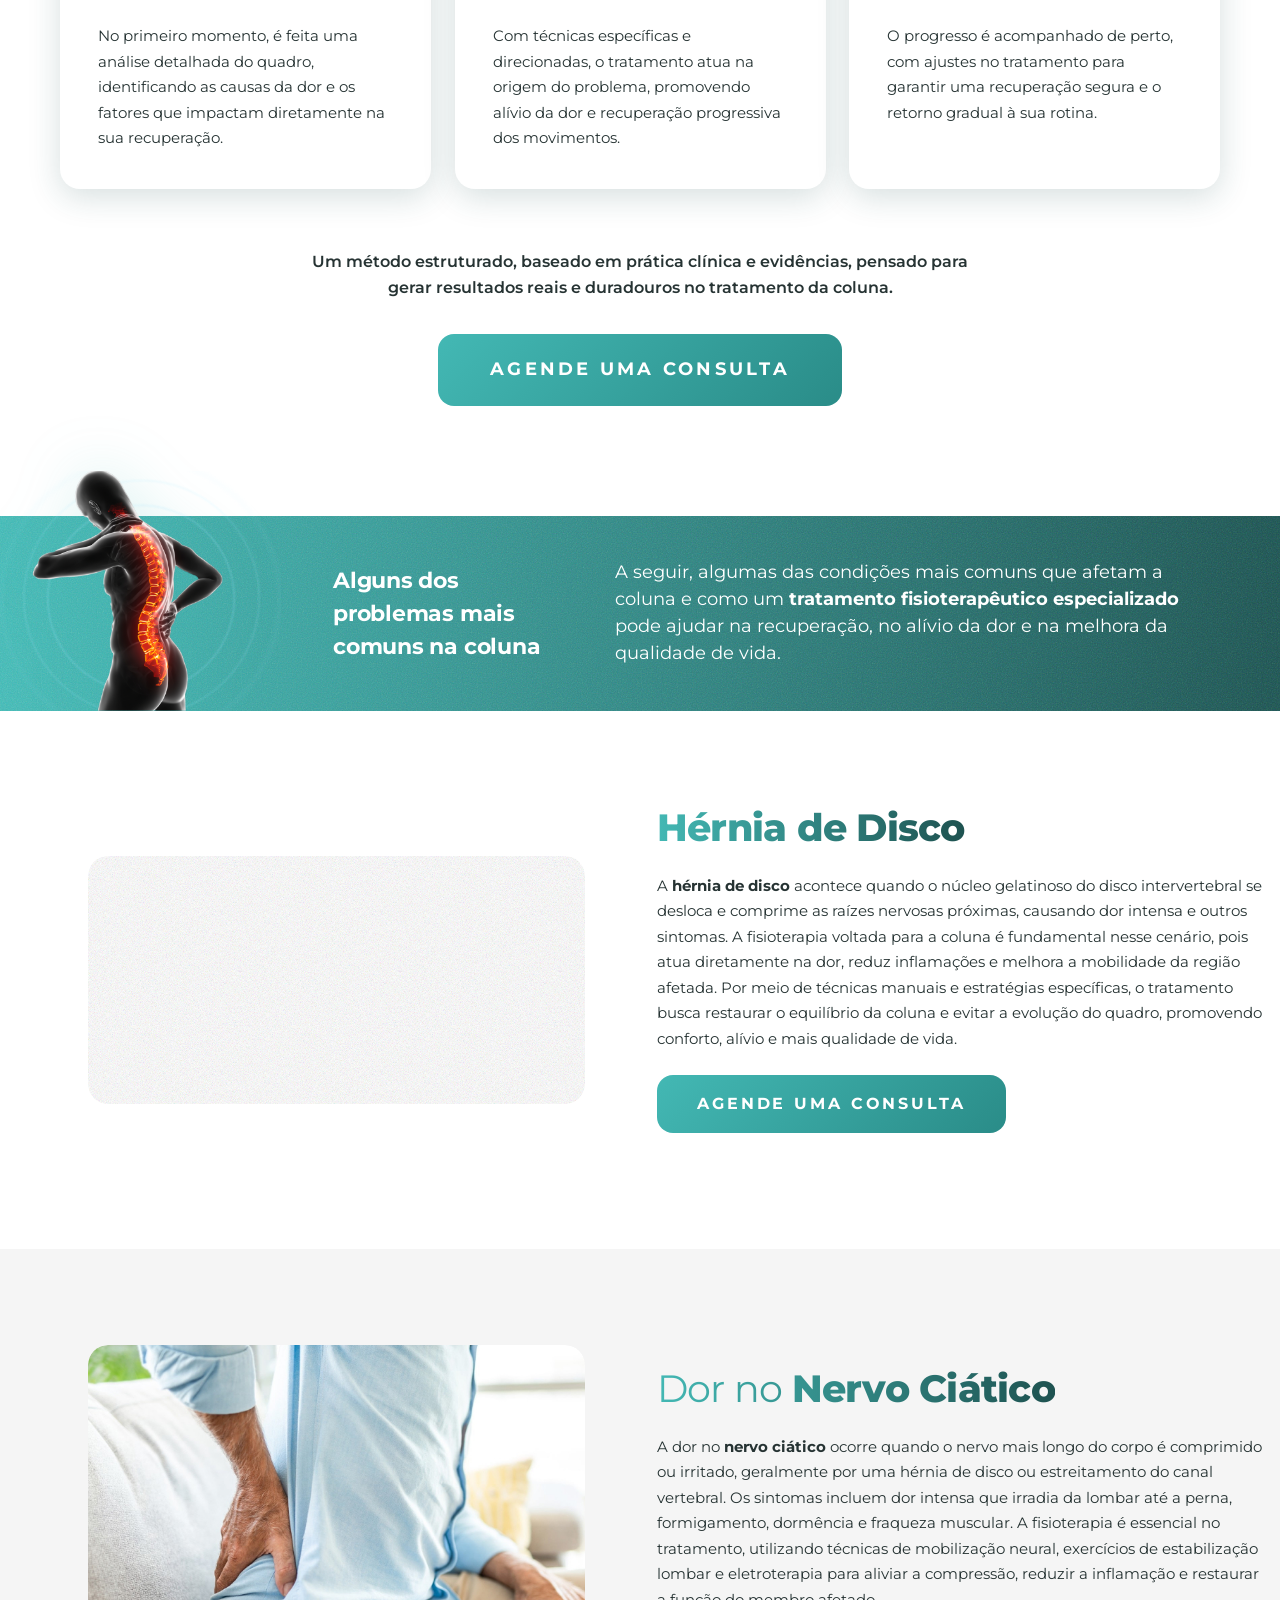
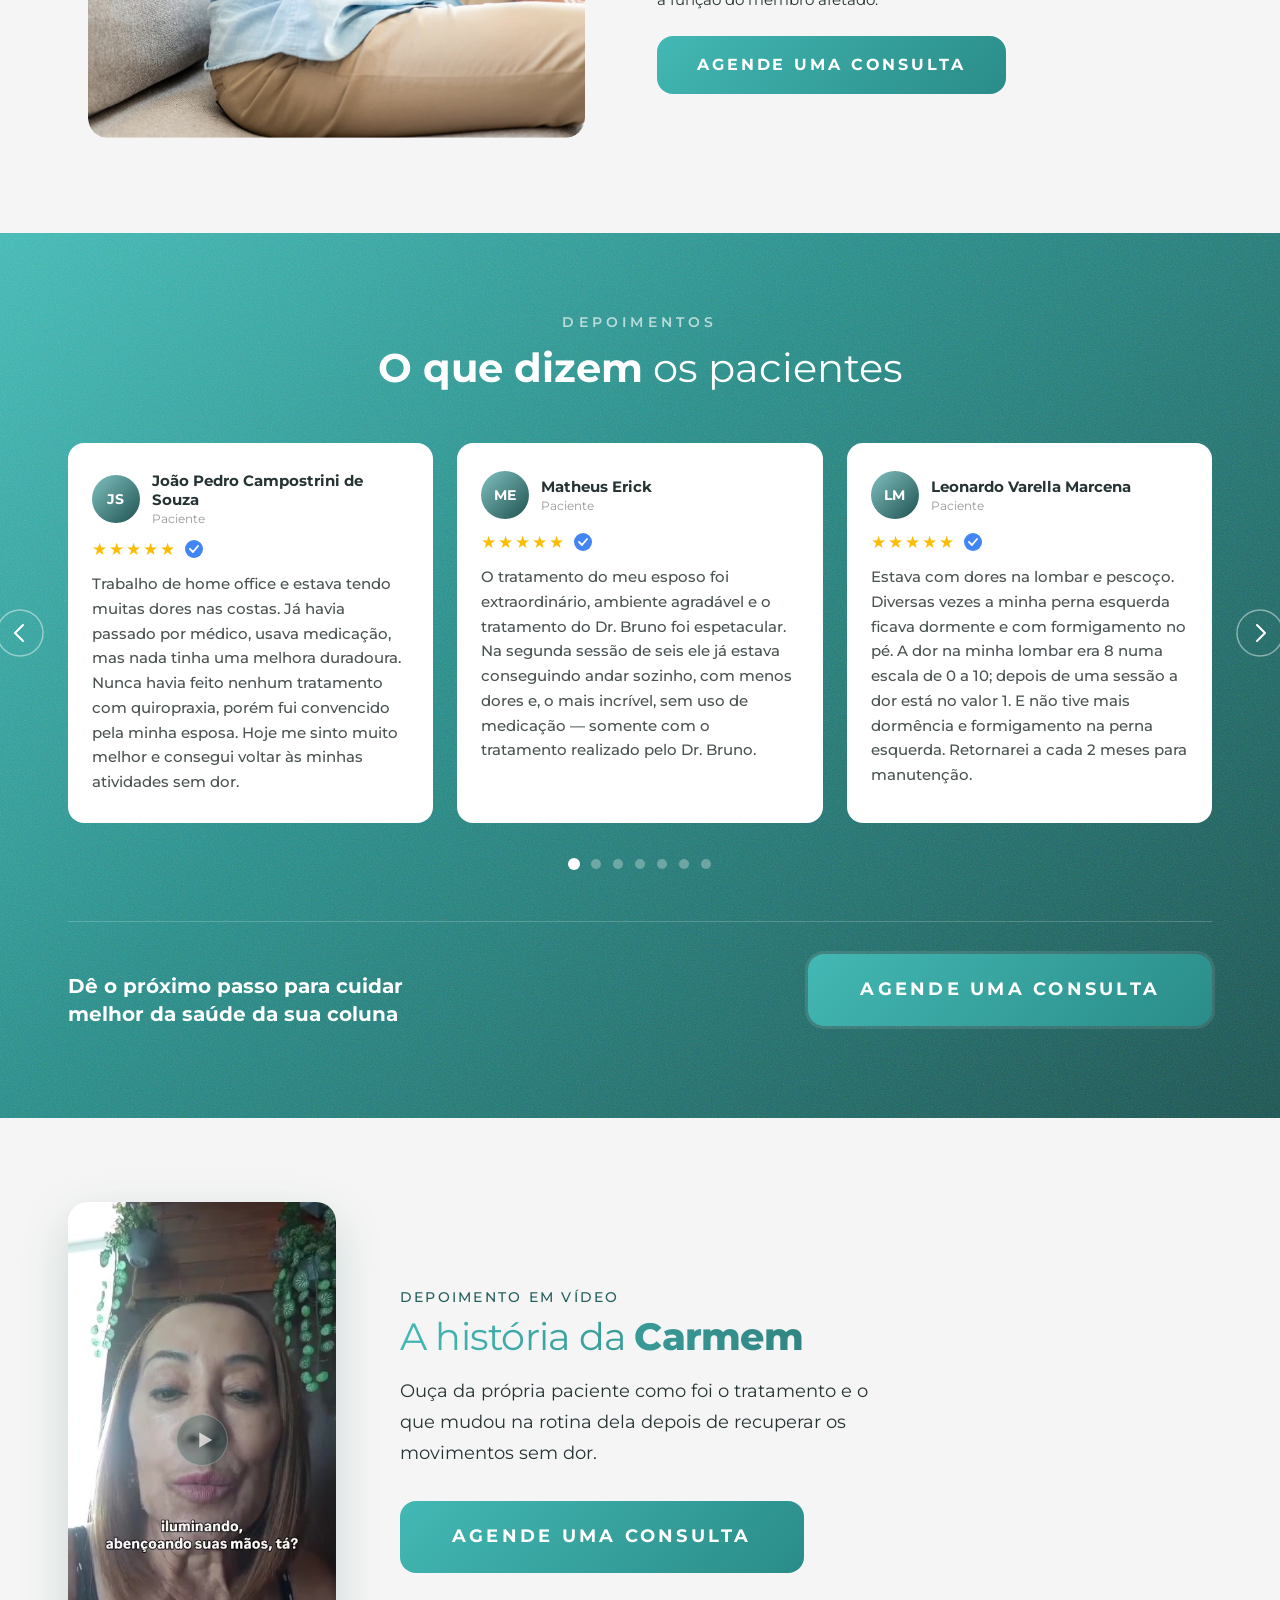
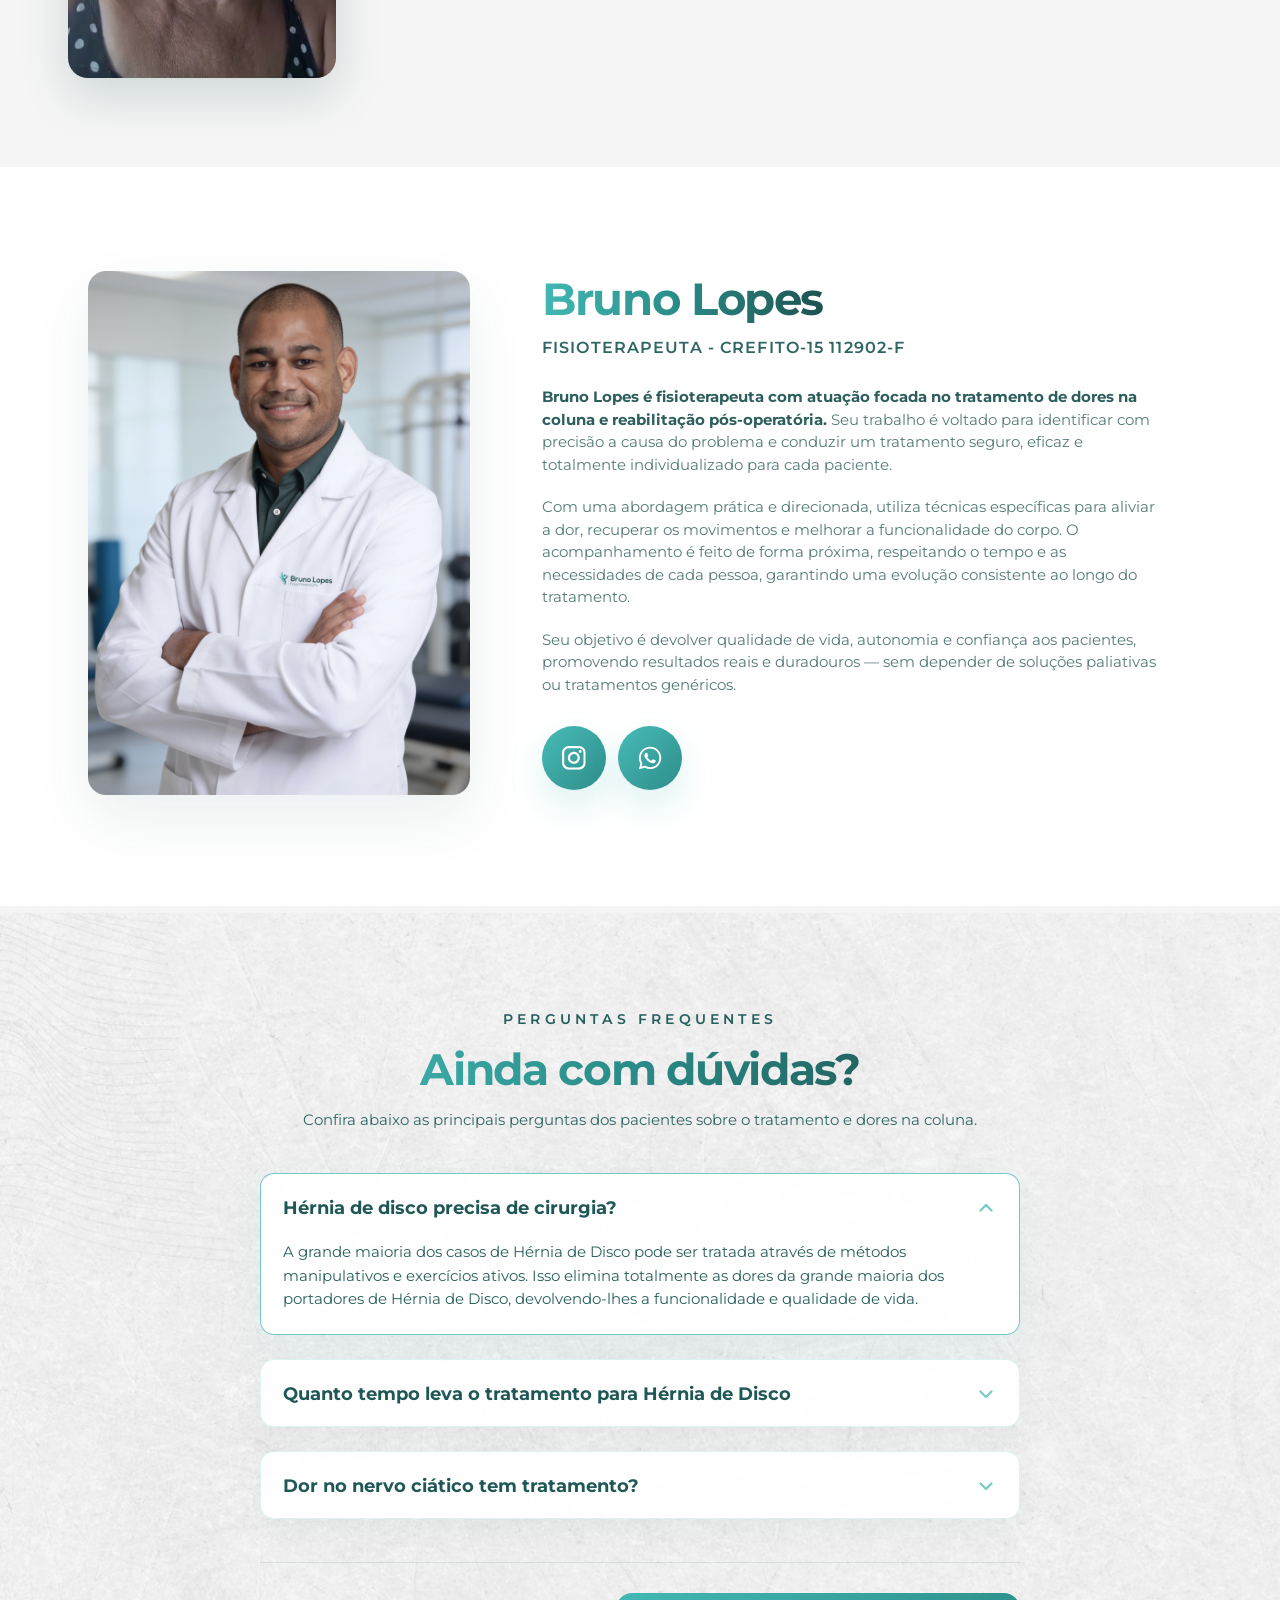
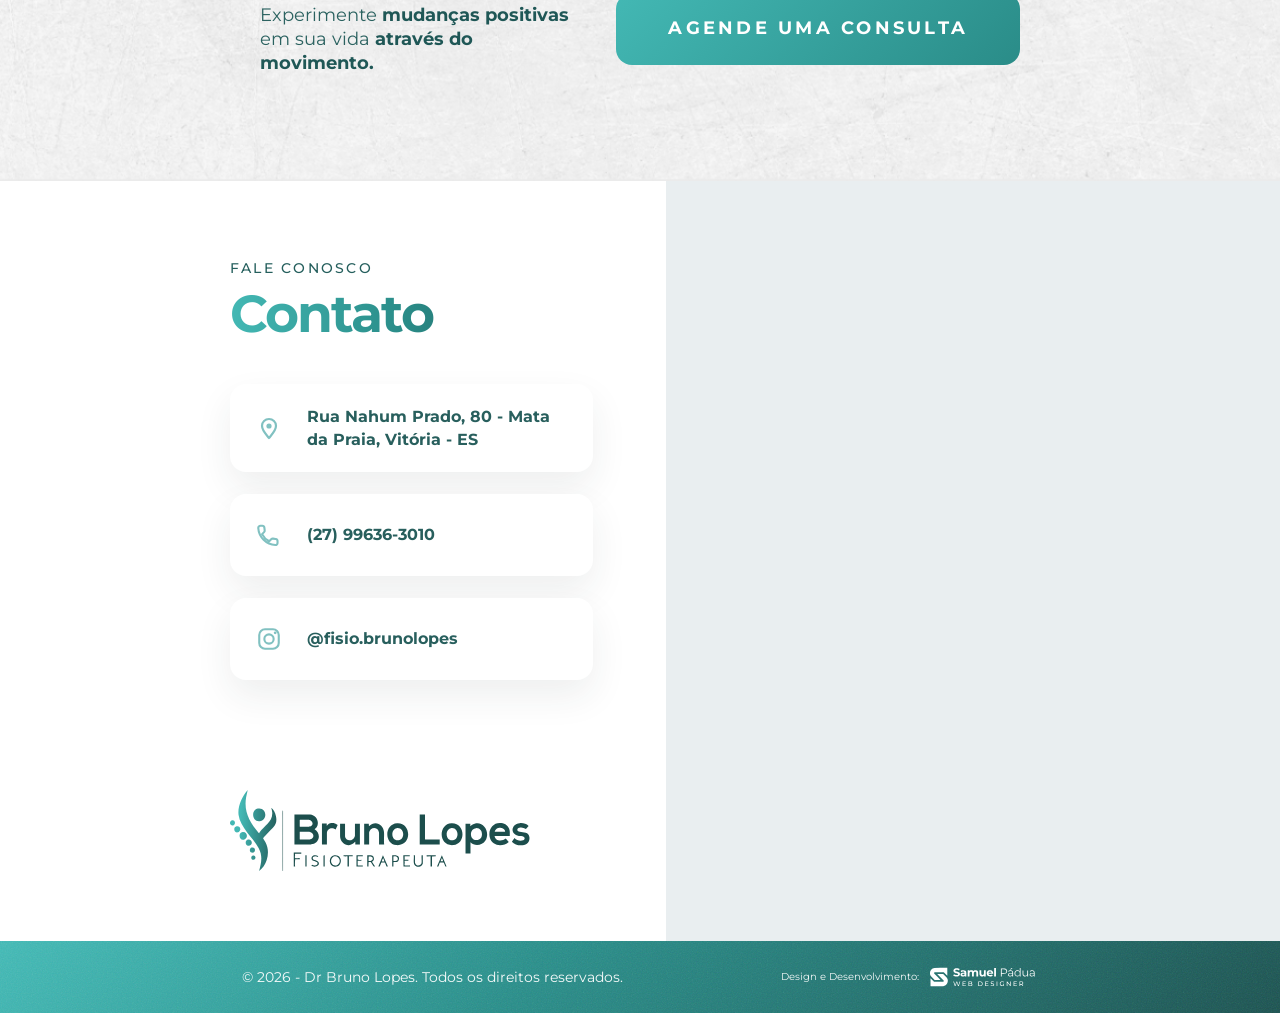
==== commit d083645b: "feat: adiciona depoimento em vídeo da paciente Carmem Bloco próprio entre os depoimentos e o perfil," ====
--- a/index.html
+++ b/index.html
@@ -624,6 +624,36 @@
   </section>
   <!-- ======================== /REVIEWS BLOCK ======================== -->
 
+  <!-- ======================== VIDEO REVIEW BLOCK ======================== -->
+  <section class="vreview-block">
+    <div class="vreview-inner">
+
+      <div class="vreview-media">
+        <button class="vreview-player" type="button" data-video-id="Dsuciam9in0" aria-label="Assistir ao depoimento em vídeo de Carmem">
+          <img src="depoimento-carmem.jpg" alt="Carmem, paciente do Dr. Bruno Lopes" loading="lazy" width="404" height="720">
+          <span class="vreview-play" aria-hidden="true">
+            <svg width="28" height="28" viewBox="0 0 24 24" fill="none" xmlns="http://www.w3.org/2000/svg">
+              <path d="M8 5.5l11 6.5-11 6.5V5.5z" fill="white"/>
+            </svg>
+          </span>
+        </button>
+      </div>
+
+      <div class="vreview-text">
+        <span class="vreview-tagline">Depoimento em vídeo</span>
+        <h2 class="vreview-title">A história da <strong>Carmem</strong></h2>
+        <p class="vreview-desc">
+          Ouça da própria paciente como foi o tratamento e o que mudou na rotina dela depois de recuperar os movimentos sem dor.
+        </p>
+        <a href="https://wa.me/5527996363010" class="btn-cta" target="_blank" rel="noopener">
+          Agende uma Consulta
+        </a>
+      </div>
+
+    </div>
+  </section>
+  <!-- ======================== /VIDEO REVIEW BLOCK ======================== -->
+
   <!-- ======================== PROFILE BLOCK ======================== -->
   <section class="profile-block">
     <div class="profile-inner">
@@ -1053,6 +1083,8 @@
         { selector: '.reviews-carousel', effect: 'zoom', delay: 80 },
         { selector: '.reviews-pagination', effect: 'up', delay: 140 },
         { selector: '.reviews-footer', effect: 'up', delay: 180 },
+        { selector: '.vreview-media', effect: 'left' },
+        { selector: '.vreview-text', effect: 'right', delay: 80 },
         { selector: '.profile-media', effect: 'left' },
         { selector: '.profile-content', effect: 'right', delay: 70 },
         { selector: '.faq-header', effect: 'up' },
@@ -1142,6 +1174,22 @@
       if (!yearEl) return;
       yearEl.textContent = new Date().getFullYear();
     })();
+
+    // Facade do depoimento em vídeo: o player do YouTube só é criado no clique,
+    // evitando ~1,5MB e cookies de terceiros em quem nunca assiste.
+    (function () {
+      var btn = document.querySelector('.vreview-player');
+      if (!btn) return;
+
+      btn.addEventListener('click', function () {
+        var frame = document.createElement('iframe');
+        frame.src = 'https://www.youtube-nocookie.com/embed/' + btn.getAttribute('data-video-id') + '?autoplay=1&rel=0';
+        frame.title = 'Depoimento em vídeo de Carmem';
+        frame.allow = 'accelerometer; autoplay; clipboard-write; encrypted-media; gyroscope; picture-in-picture';
+        frame.allowFullscreen = true;
+        btn.replaceWith(frame);
+      }, { once: true });
+    })();
   </script>
 </body>
 </html>
--- a/style.css
+++ b/style.css
@@ -2290,3 +2290,179 @@
     flex-wrap: wrap;
   }
 }
+
+/* ===== VIDEO REVIEW BLOCK ===== */
+.vreview-block {
+  background: var(--gray-bg);
+  padding: 84px 0 88px;
+}
+
+.vreview-inner {
+  max-width: 1240px;
+  margin: 0 auto;
+  padding: 0 48px;
+  display: flex;
+  align-items: center;
+  gap: 64px;
+}
+
+/* aspect-ratio mantém o enquadramento 9:16 do Short sem altura fixa —
+   o mesmo container serve para a thumb e para o iframe que a substitui. */
+.vreview-media {
+  flex: 0 0 268px;
+  aspect-ratio: 9 / 16;
+  position: relative;
+  border-radius: 20px;
+  overflow: hidden;
+  isolation: isolate;
+  box-shadow: 0 18px 48px rgba(30, 82, 80, 0.18);
+}
+
+.vreview-player {
+  width: 100%;
+  height: 100%;
+  padding: 0;
+  border: 0;
+  background: none;
+  cursor: pointer;
+  display: block;
+  position: relative;
+}
+
+.vreview-player img {
+  width: 100%;
+  height: 100%;
+  object-fit: cover;
+  display: block;
+}
+
+/* Discreto por padrão para não competir com o rosto da paciente;
+   ganha presença no hover/foco. */
+.vreview-play {
+  position: absolute;
+  top: 50%;
+  left: 50%;
+  transform: translate(-50%, -50%);
+  width: 52px;
+  height: 52px;
+  border-radius: 50%;
+  background: rgba(30, 82, 80, 0.42);
+  backdrop-filter: blur(2px);
+  border: 1px solid rgba(255, 255, 255, 0.35);
+  display: flex;
+  align-items: center;
+  justify-content: center;
+  padding-left: 3px;
+  opacity: 0.75;
+  transition: transform 0.25s ease, opacity 0.25s ease, background 0.25s ease;
+}
+
+.vreview-play svg {
+  opacity: 0.9;
+}
+
+.vreview-player:hover .vreview-play,
+.vreview-player:focus-visible .vreview-play {
+  opacity: 1;
+  background: rgba(30, 82, 80, 0.62);
+  transform: translate(-50%, -50%) scale(1.06);
+}
+
+.vreview-media iframe {
+  width: 100%;
+  height: 100%;
+  border: 0;
+  display: block;
+}
+
+.vreview-text {
+  flex: 1;
+}
+
+.vreview-tagline {
+  display: block;
+  font-size: 14px;
+  font-weight: 500;
+  letter-spacing: 0.16em;
+  text-transform: uppercase;
+  color: #255F5D;
+  margin-bottom: 10px;
+}
+
+.vreview-title {
+  font-size: 38px;
+  font-weight: 400;
+  line-height: 1.1;
+  letter-spacing: -0.02em;
+  background: linear-gradient(to right, #43B8B4, #1E5250);
+  -webkit-background-clip: text;
+  -webkit-text-fill-color: transparent;
+  background-clip: text;
+  margin-bottom: 18px;
+}
+
+.vreview-title strong {
+  font-weight: 800;
+}
+
+.vreview-desc {
+  font-size: 18px;
+  font-weight: 400;
+  line-height: 1.72;
+  color: var(--dark);
+  max-width: 500px;
+  margin-bottom: 32px;
+}
+
+/* ===== RESPONSIVE: VIDEO REVIEW BLOCK ===== */
+@media (max-width: 820px) {
+  .vreview-block {
+    padding: 72px 0 76px;
+  }
+
+  .vreview-inner {
+    flex-direction: column;
+    gap: 36px;
+    padding: 0 32px;
+    text-align: center;
+  }
+
+  .vreview-media {
+    flex: none;
+    width: 100%;
+    max-width: 300px;
+  }
+
+  .vreview-title {
+    font-size: 30px;
+  }
+
+  .vreview-desc {
+    font-size: 16px;
+    margin-left: auto;
+    margin-right: auto;
+  }
+}
+
+@media (max-width: 480px) {
+  .vreview-block {
+    padding: 56px 0 60px;
+  }
+
+  .vreview-inner {
+    padding: 0 24px;
+  }
+
+  .vreview-media {
+    max-width: 260px;
+  }
+
+  .vreview-title {
+    font-size: 26px;
+  }
+
+  .vreview-play {
+    width: 44px;
+    height: 44px;
+  }
+}
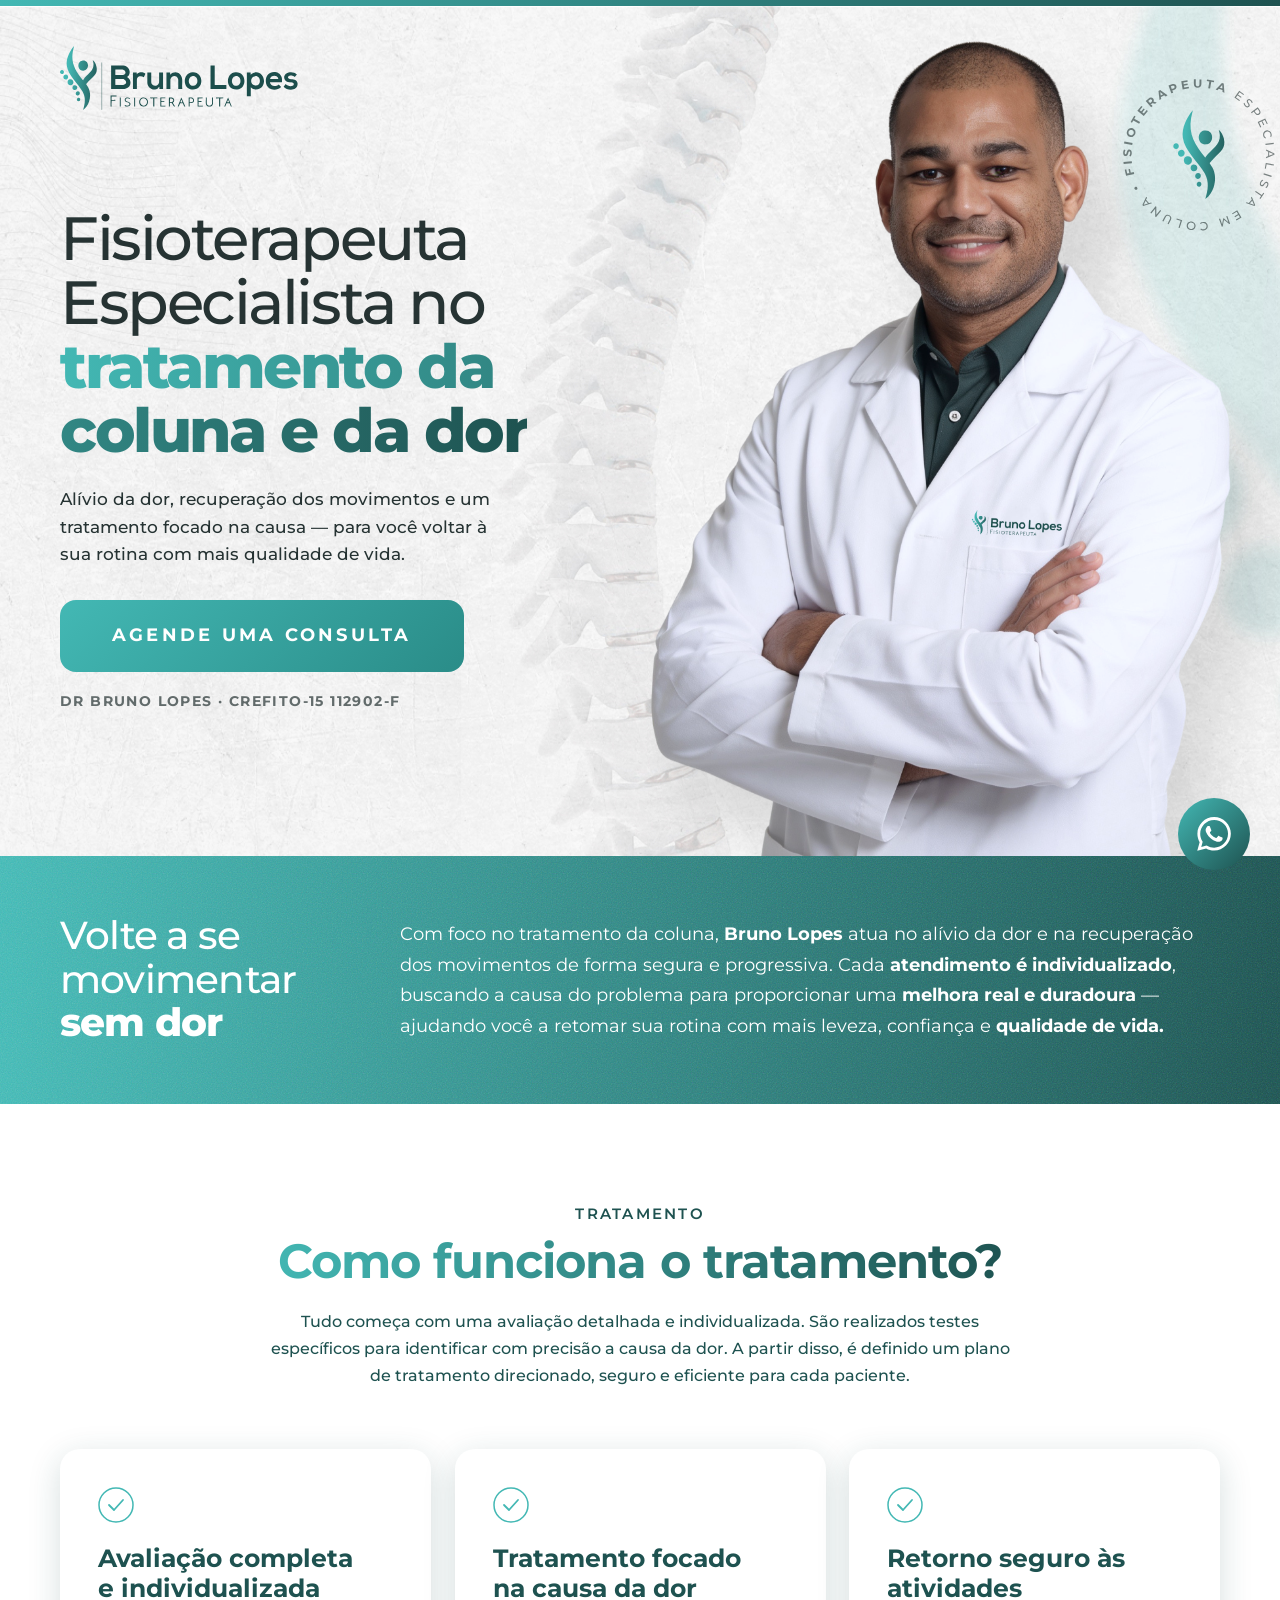
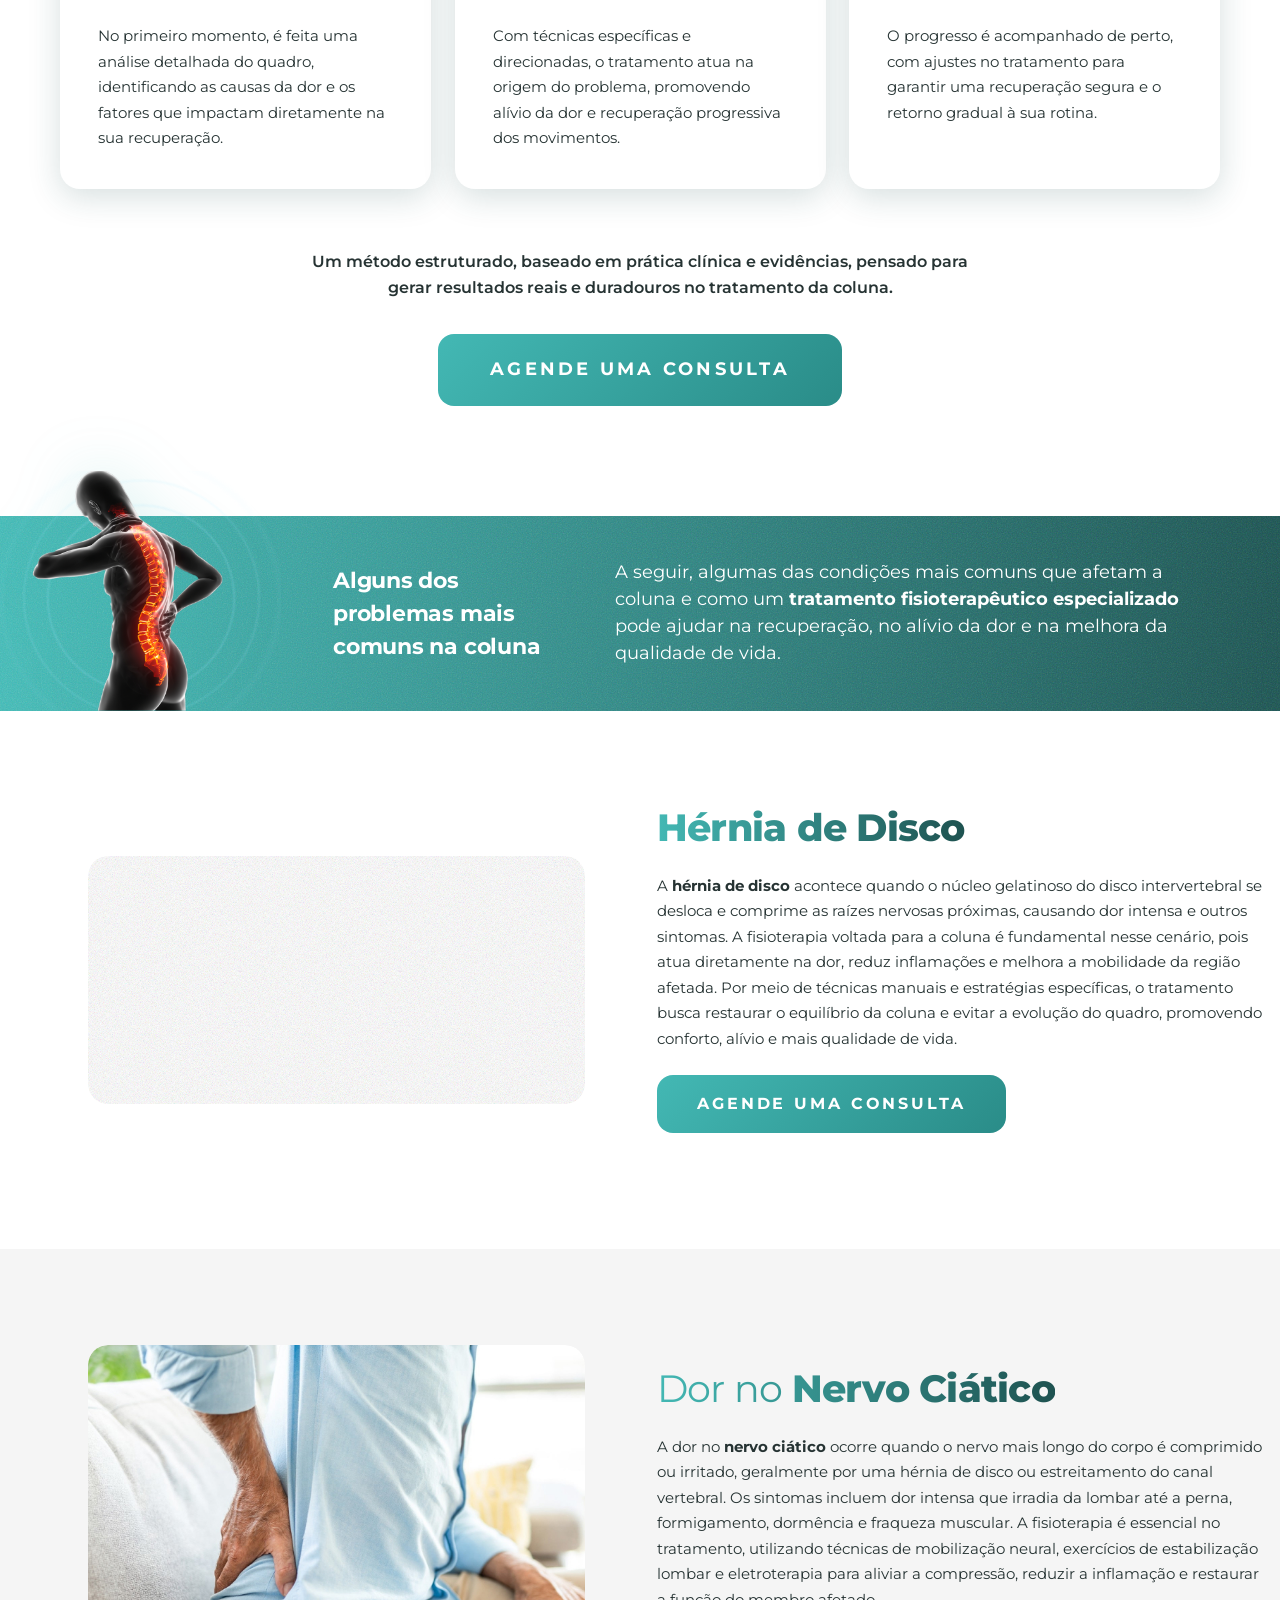
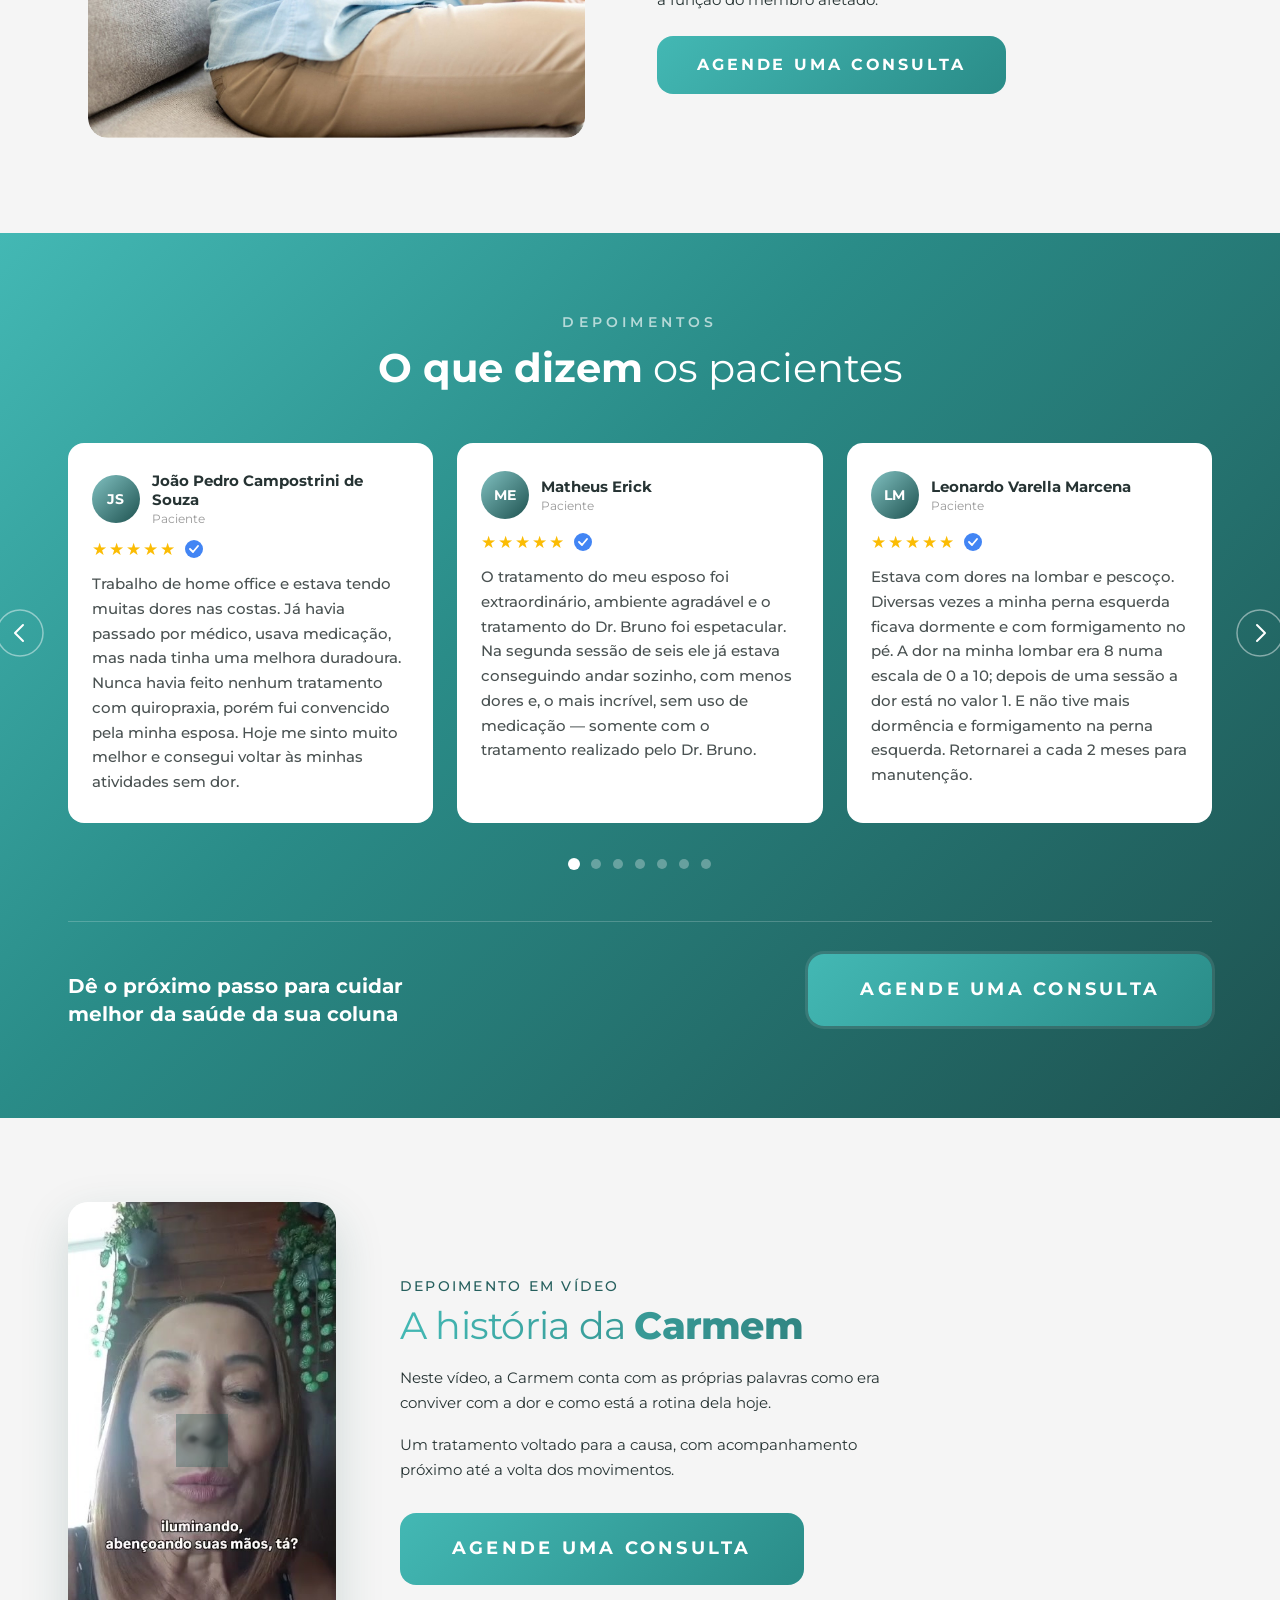
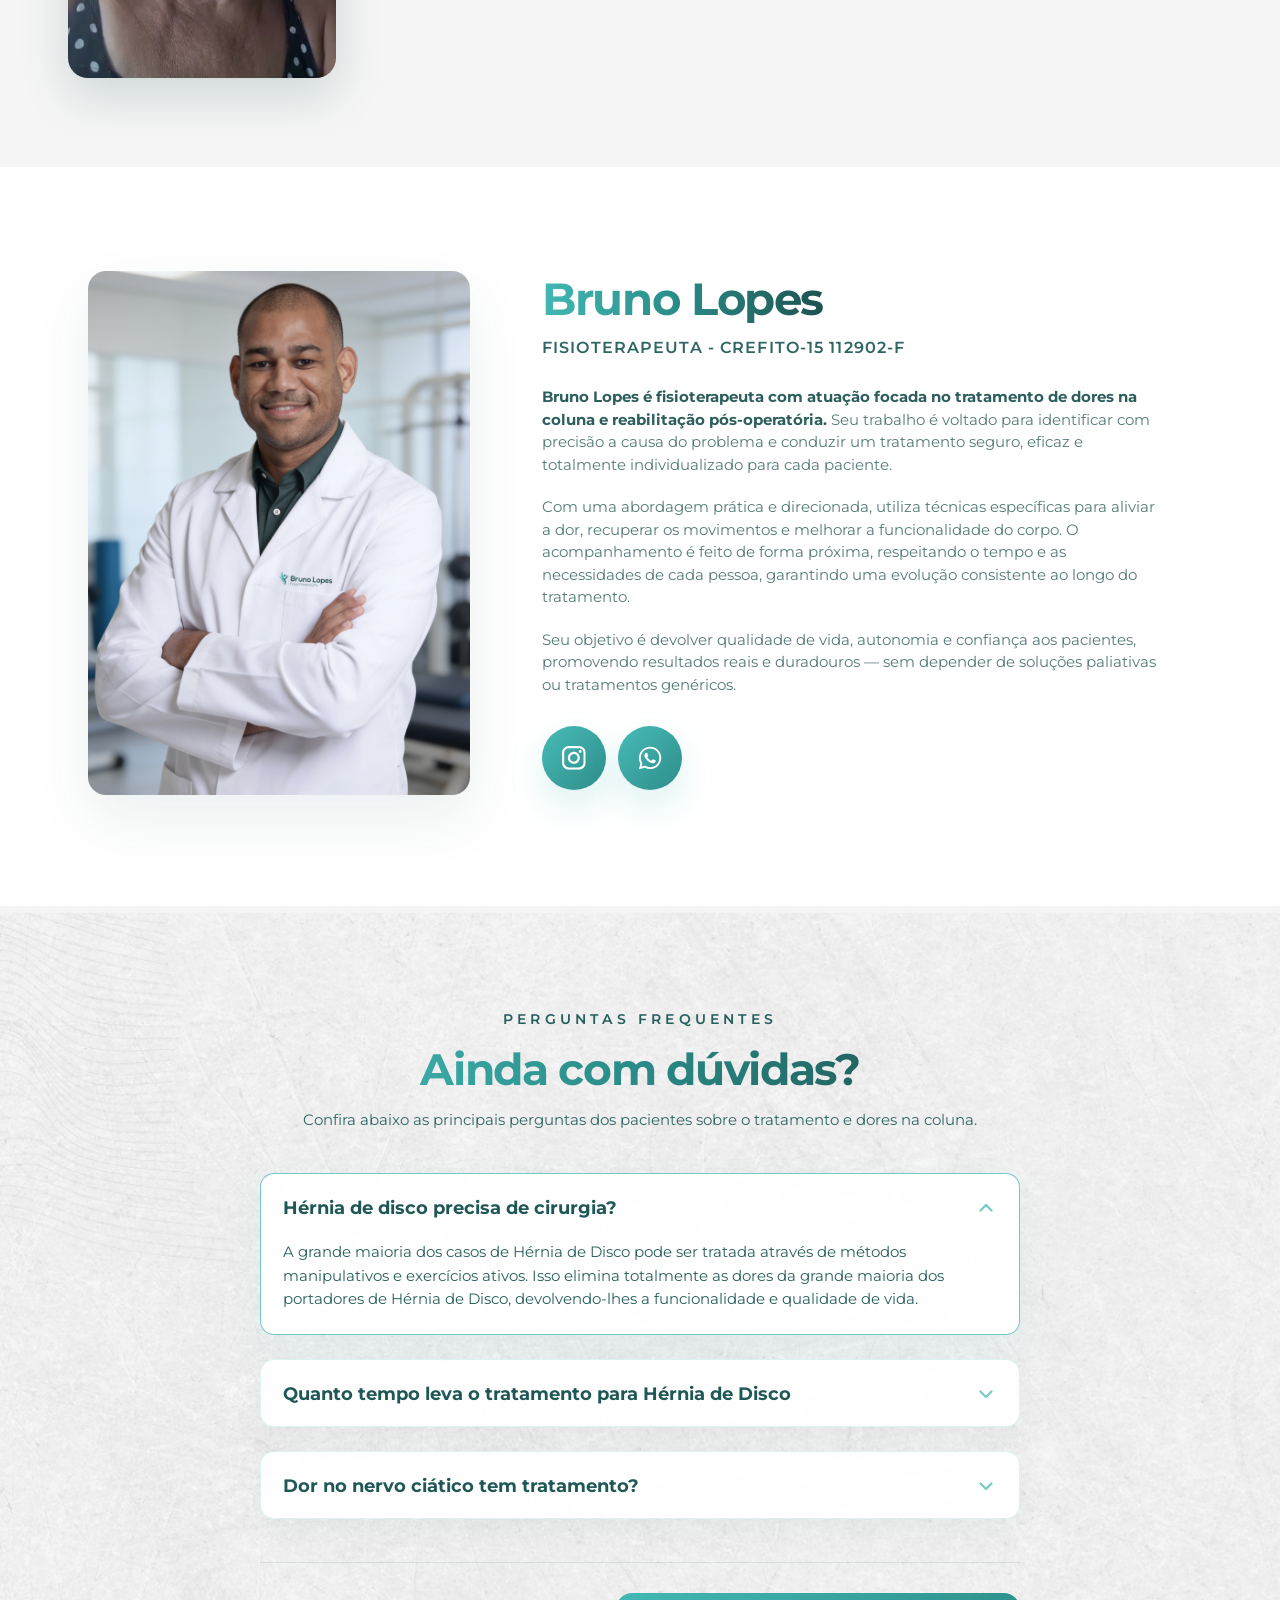
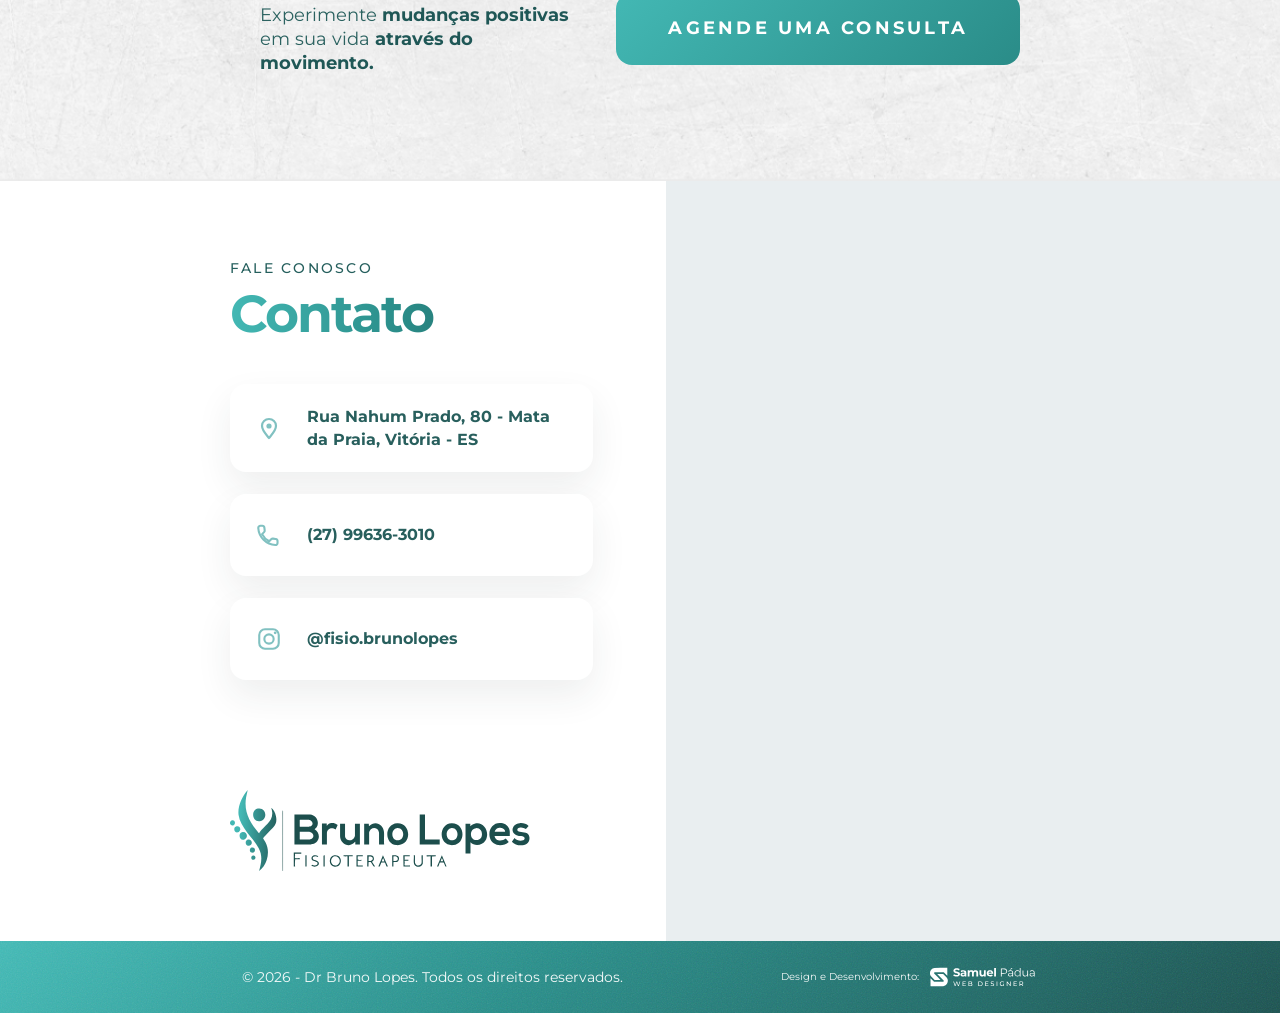
==== commit 04e371c5: "feat: encurta o texto do depoimento em vídeo da Carmem Reduz os dois parágrafos descritivos para ver" ====
--- a/index.html
+++ b/index.html
@@ -643,7 +643,10 @@
         <span class="vreview-tagline">Depoimento em vídeo</span>
         <h2 class="vreview-title">A história da <strong>Carmem</strong></h2>
         <p class="vreview-desc">
-          Ouça da própria paciente como foi o tratamento e o que mudou na rotina dela depois de recuperar os movimentos sem dor.
+          Neste vídeo, a Carmem conta com as próprias palavras como era conviver com a dor e como está a rotina dela hoje.
+        </p>
+        <p class="vreview-desc">
+          Um tratamento voltado para a causa, com acompanhamento próximo até a volta dos movimentos.
         </p>
         <a href="https://wa.me/5527996363010" class="btn-cta" target="_blank" rel="noopener">
           Agende uma Consulta
--- a/style.css
+++ b/style.css
@@ -2377,6 +2377,13 @@
 
 .vreview-text {
   flex: 1;
+  display: flex;
+  flex-direction: column;
+  justify-content: center;
+}
+
+.vreview-desc + .vreview-desc {
+  margin-top: -14px;
 }
 
 .vreview-tagline {
@@ -2406,12 +2413,12 @@
 }
 
 .vreview-desc {
-  font-size: 18px;
+  font-size: 15px;
   font-weight: 400;
-  line-height: 1.72;
+  line-height: 1.7;
   color: var(--dark);
   max-width: 500px;
-  margin-bottom: 32px;
+  margin-bottom: 30px;
 }
 
 /* ===== RESPONSIVE: VIDEO REVIEW BLOCK ===== */
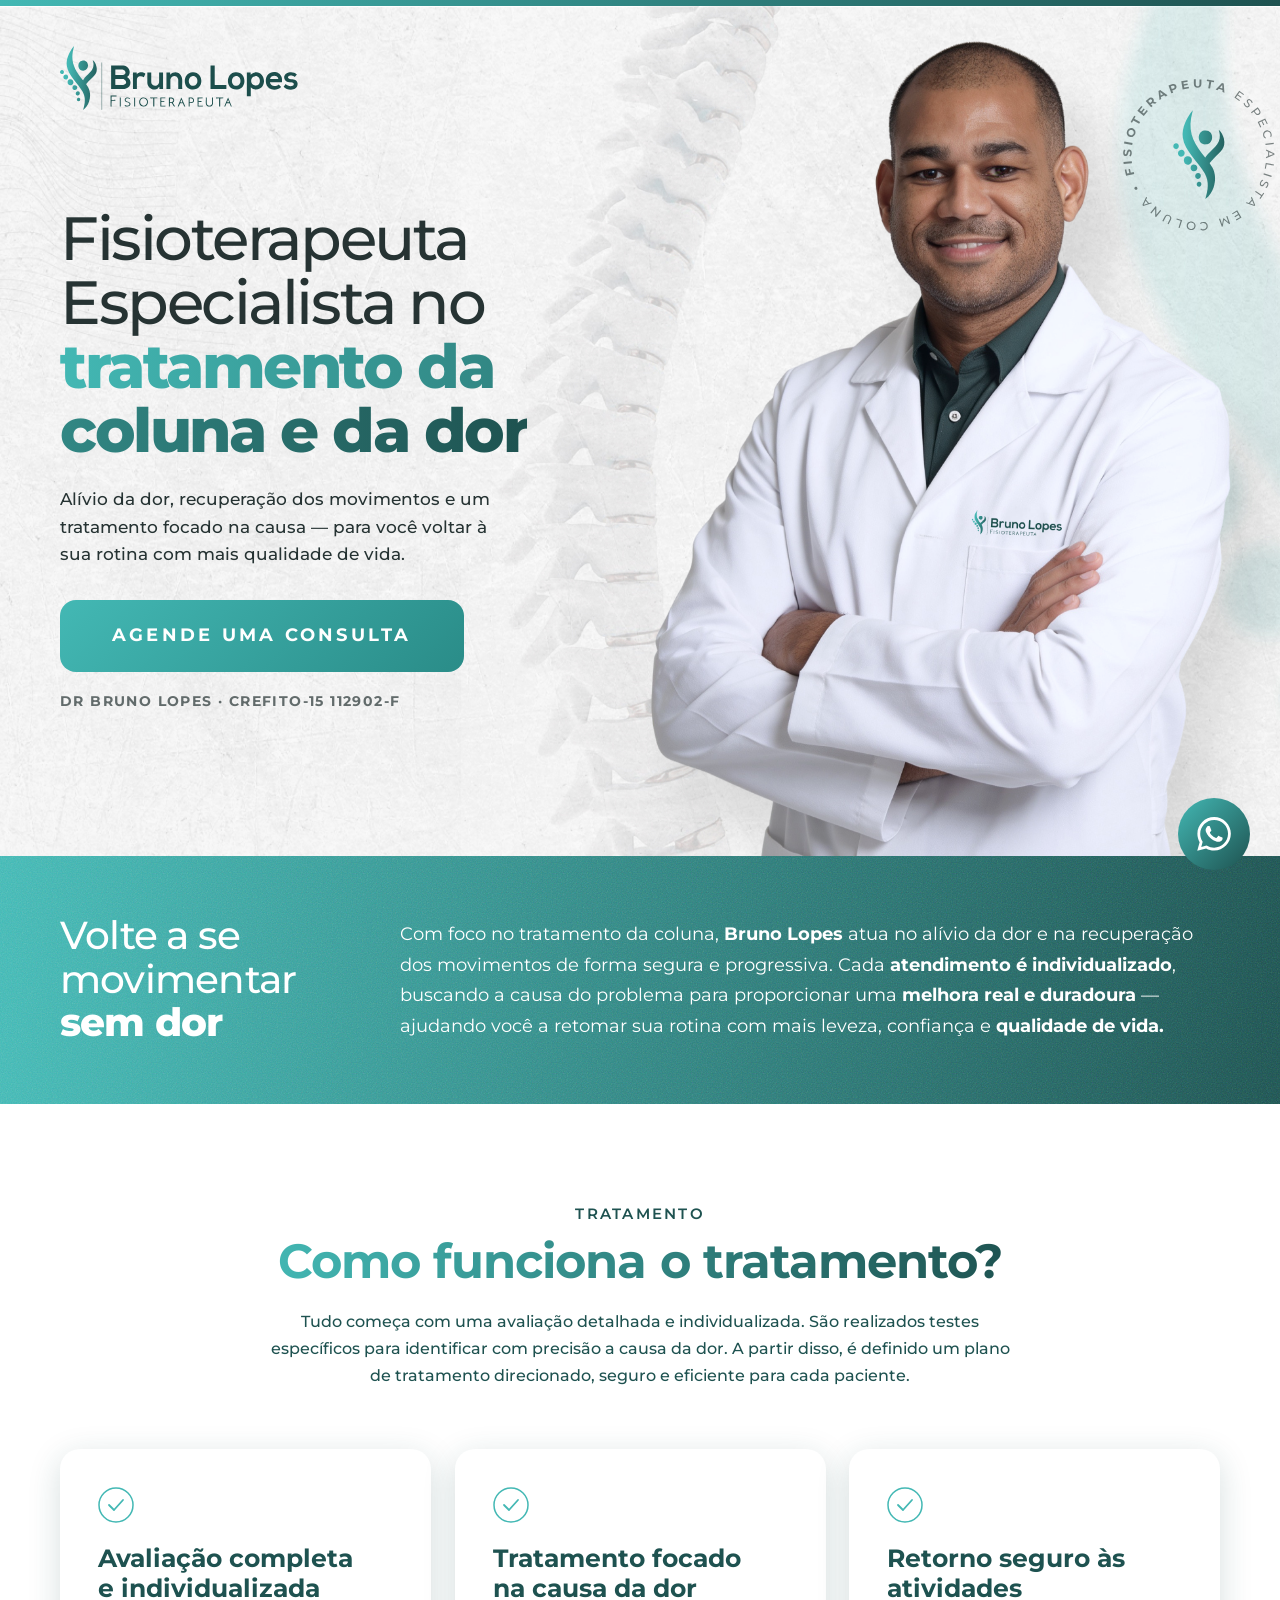
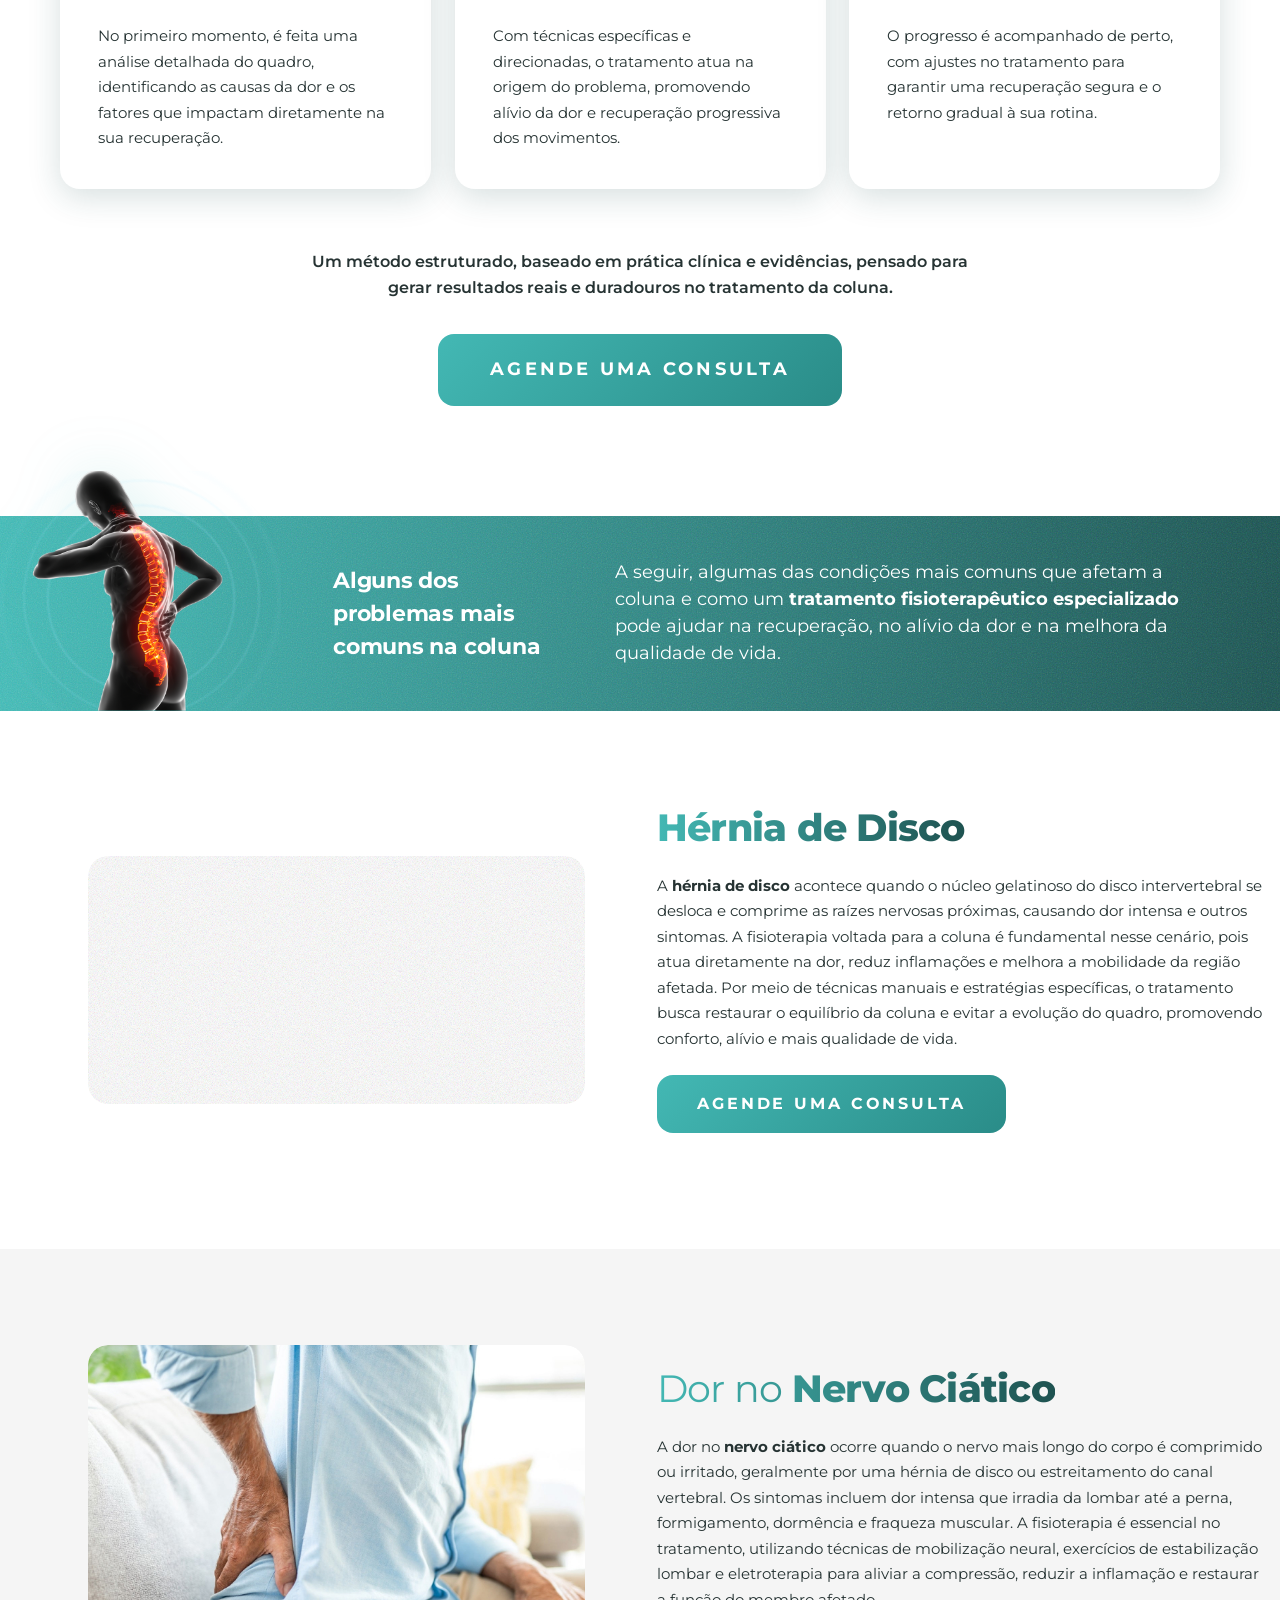
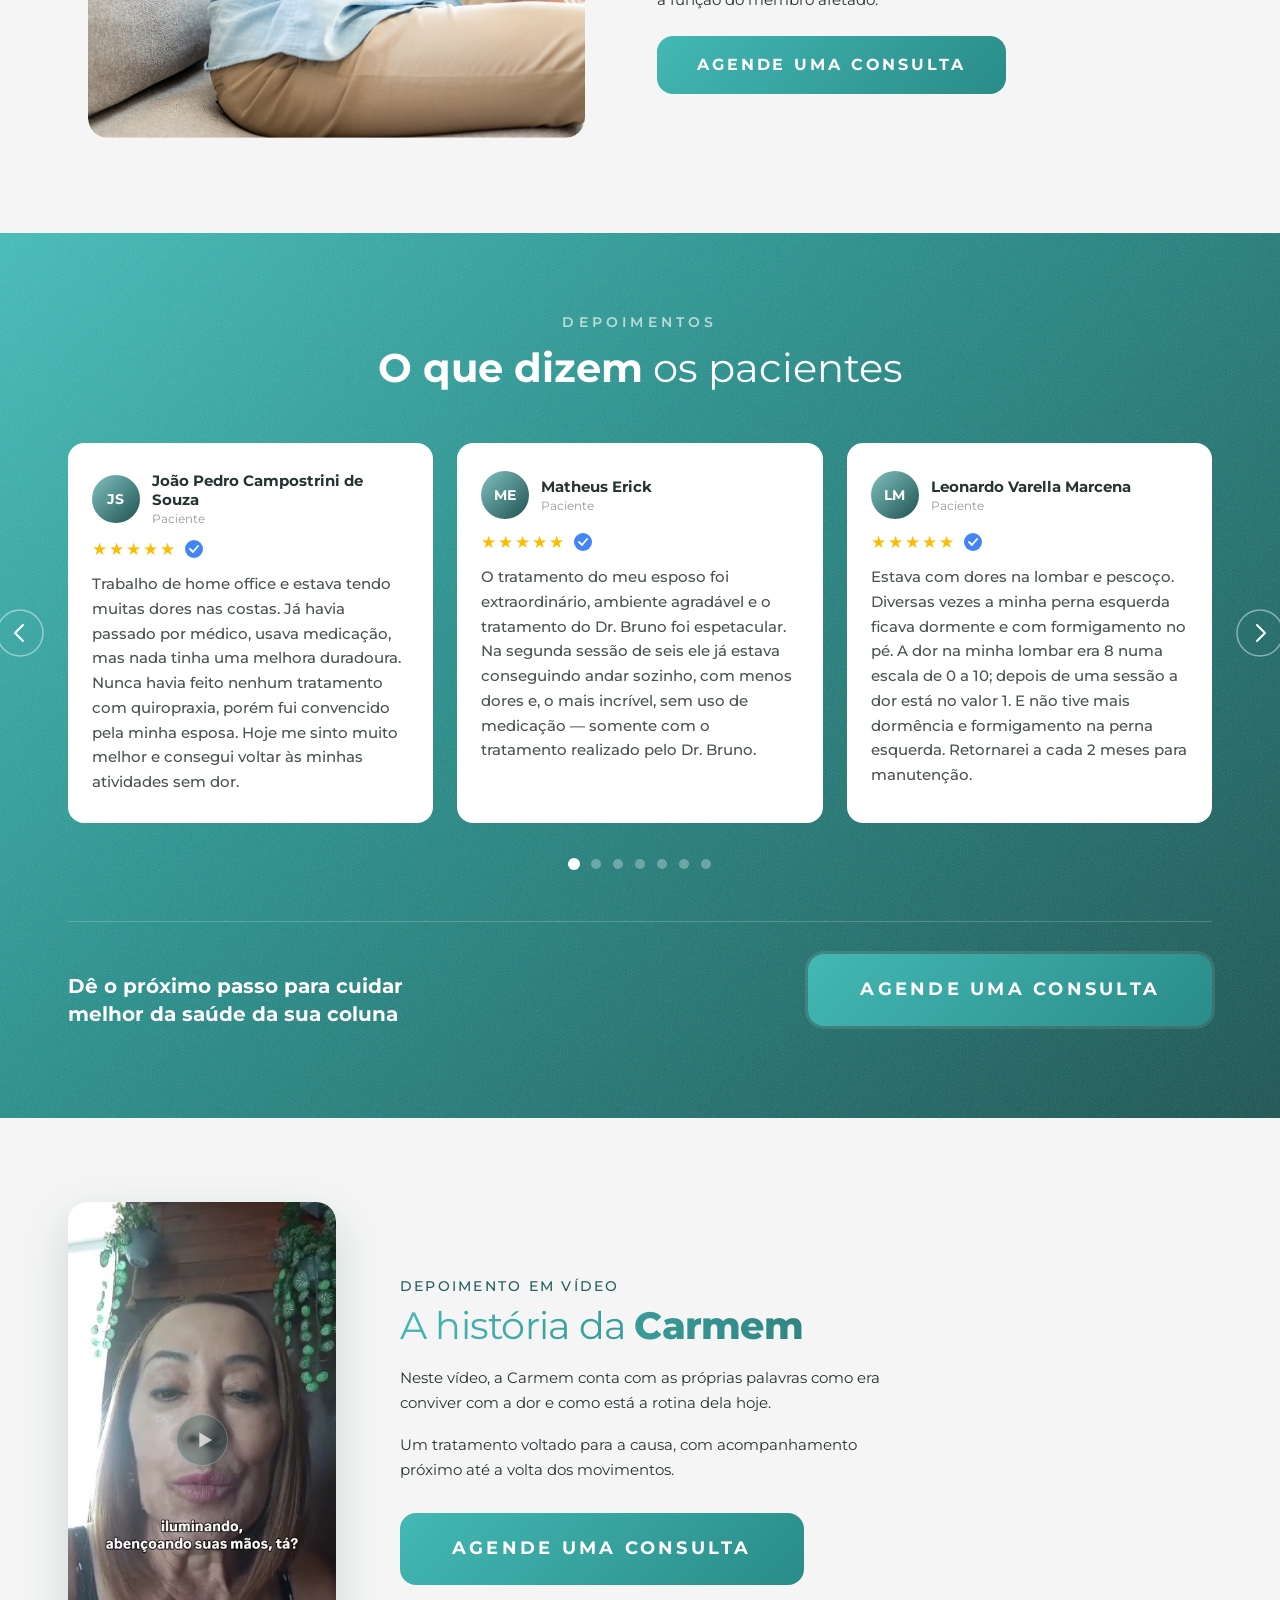
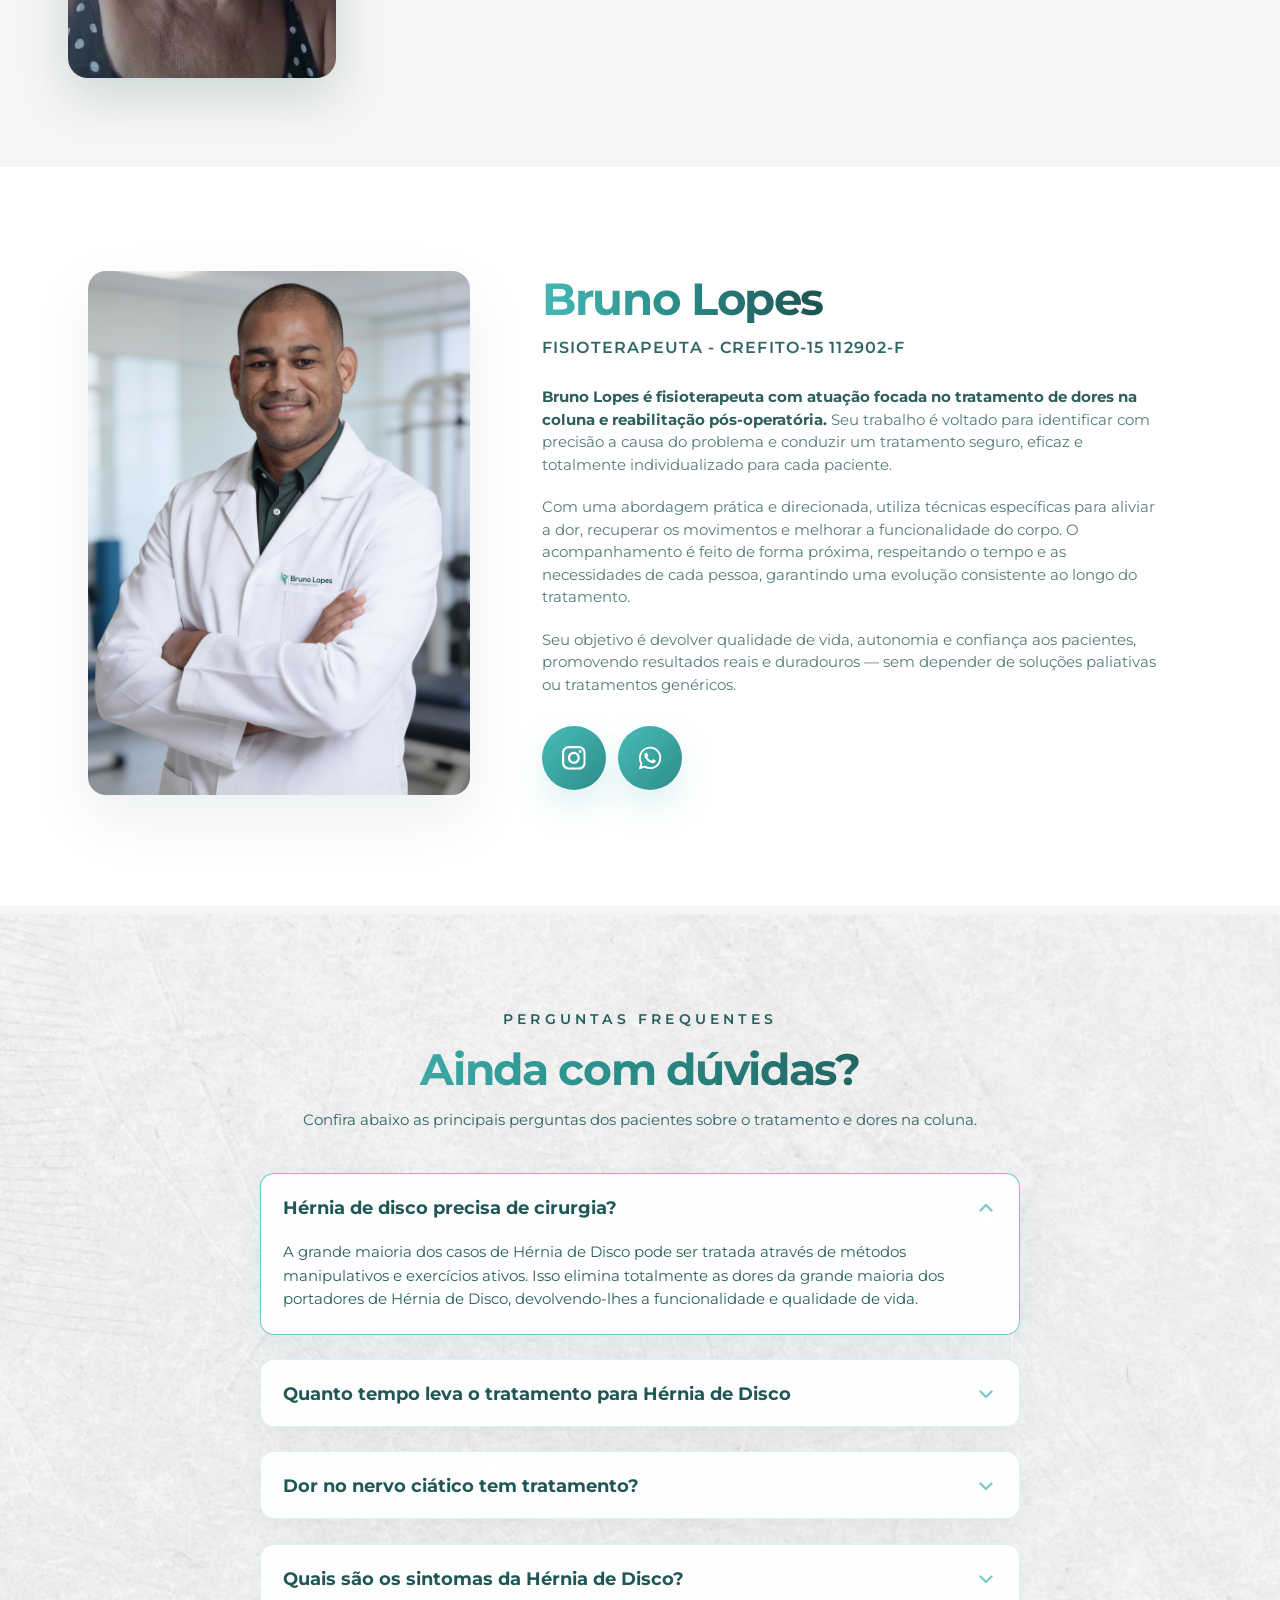
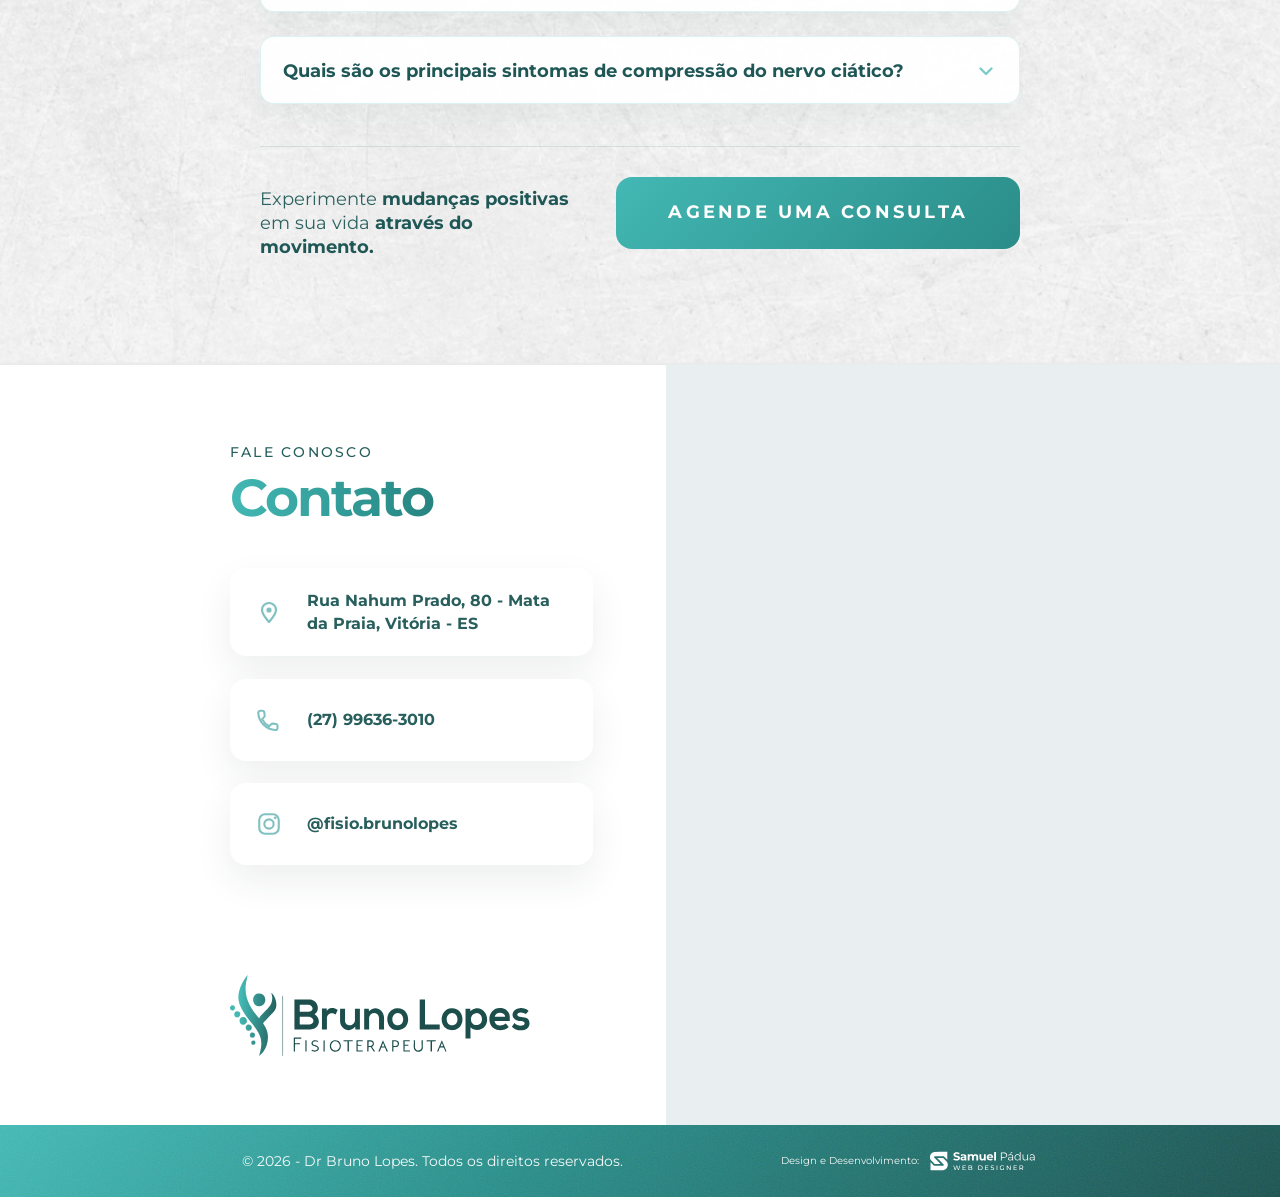
==== commit fbd2d9ba: "feat: adiciona perguntas sobre sintomas de hérnia e ciático ao FAQ Duas novas perguntas com listas d" ====
--- a/index.html
+++ b/index.html
@@ -94,6 +94,22 @@
                 "@type": "Answer",
                 "text": "Sim. A dor no nervo ciático pode ser tratada com uma abordagem adequada para aliviar a compressão, reduzir a inflamação e recuperar os movimentos com segurança."
               }
+            },
+            {
+              "@type": "Question",
+              "name": "Quais são os sintomas da Hérnia de Disco?",
+              "acceptedAnswer": {
+                "@type": "Answer",
+                "text": "A Hérnia de Disco Cervical pode causar dor no pescoço, dor irradiante e formigamento nos braços ou mãos. Na Hérnia de Disco Lombar, os sintomas incluem dor lombar e/ou no membro inferior, parestesia, dor que aumenta ao movimento, rigidez ao acordar, espasmos musculares, aumento da dor ao tossir ou espirrar e postura antálgica."
+              }
+            },
+            {
+              "@type": "Question",
+              "name": "Quais são os principais sintomas de compressão do nervo ciático?",
+              "acceptedAnswer": {
+                "@type": "Answer",
+                "text": "Os principais sintomas são dor intensa que irradia da coluna lombar para a parte de trás da coxa e da perna, dificuldade para estender a perna e para caminhar, diminuição da força muscular, dificuldade em manter a coluna ereta e perda de sensibilidade ou diminuição dos reflexos nos membros inferiores."
+              }
             }
           ]
         }
@@ -739,6 +755,52 @@
           </button>
           <div class="faq-answer">
             <p>Sim. A dor no nervo ciático pode ser tratada com uma abordagem adequada, focada em aliviar a compressão, reduzir a inflamação e recuperar os movimentos com segurança. O tratamento correto ajuda a controlar a dor e devolver qualidade de vida ao paciente.</p>
+          </div>
+        </article>
+
+        <article class="faq-item">
+          <button class="faq-question" type="button" aria-expanded="false">
+            <span>Quais são os sintomas da Hérnia de Disco?</span>
+            <span class="faq-icon" aria-hidden="true">
+              <svg width="22" height="22" viewBox="0 0 22 22" fill="none" xmlns="http://www.w3.org/2000/svg">
+                <path d="M5.5 8.5L11 14L16.5 8.5" stroke="currentColor" stroke-width="2.4" stroke-linecap="round" stroke-linejoin="round"/>
+              </svg>
+            </span>
+          </button>
+          <div class="faq-answer">
+            <p>Uma Hérnia de Disco Cervical pode causar dores no pescoço, dor irradiante nos braços, dores nos ombros e dormência ou formigamento nos braços ou mãos. A dor pode ser aguda ou crônica, constante ou intermitente.</p>
+            <p>Alguns sintomas da Hérnia de Disco Lombar são:</p>
+            <ul>
+              <li>Dor lombar e/ou no membro inferior;</li>
+              <li>Parestesia no membro inferior;</li>
+              <li>Dor que aumenta ao movimento (flexão/extensão);</li>
+              <li>Dor/rigidez ao acordar;</li>
+              <li>Espasmos musculares;</li>
+              <li>Aumento de dor ao tossir, espirrar e manobra de Valsava;</li>
+              <li>Postura antálgica - Lateral Shift.</li>
+            </ul>
+          </div>
+        </article>
+
+        <article class="faq-item">
+          <button class="faq-question" type="button" aria-expanded="false">
+            <span>Quais são os principais sintomas de compressão do nervo ciático?</span>
+            <span class="faq-icon" aria-hidden="true">
+              <svg width="22" height="22" viewBox="0 0 22 22" fill="none" xmlns="http://www.w3.org/2000/svg">
+                <path d="M5.5 8.5L11 14L16.5 8.5" stroke="currentColor" stroke-width="2.4" stroke-linecap="round" stroke-linejoin="round"/>
+              </svg>
+            </span>
+          </button>
+          <div class="faq-answer">
+            <p>Os principais sintomas da compressão do nervo ciático são:</p>
+            <ul>
+              <li>Dor intensa que irradia da coluna lombar para a parte de trás da coxa e da perna;</li>
+              <li>Dificuldade de estender a perna, devido a dor irradiada;</li>
+              <li>Dificuldade para caminhar;</li>
+              <li>Diminuição da força muscular na perna;</li>
+              <li>Dificuldade em manter a coluna ereta;</li>
+              <li>Perda de sensibilidade ou diminuição dos reflexos nos membros inferiores.</li>
+            </ul>
           </div>
         </article>
       </div>
--- a/style.css
+++ b/style.css
@@ -1521,7 +1521,7 @@
 }
 
 .faq-item.is-open .faq-answer {
-  max-height: 220px;
+  max-height: 640px;
 }
 
 .faq-answer p {
@@ -1531,6 +1531,23 @@
   font-weight: 400;
   line-height: 1.55;
   color: #295F5D;
+}
+
+.faq-answer p + p {
+  padding-top: 0;
+}
+
+.faq-answer ul {
+  margin: 0;
+  padding: 0 22px 24px 40px;
+  font-size: 15px;
+  font-weight: 400;
+  line-height: 1.55;
+  color: #295F5D;
+}
+
+.faq-answer li {
+  margin-bottom: 4px;
 }
 
 .faq-footer {
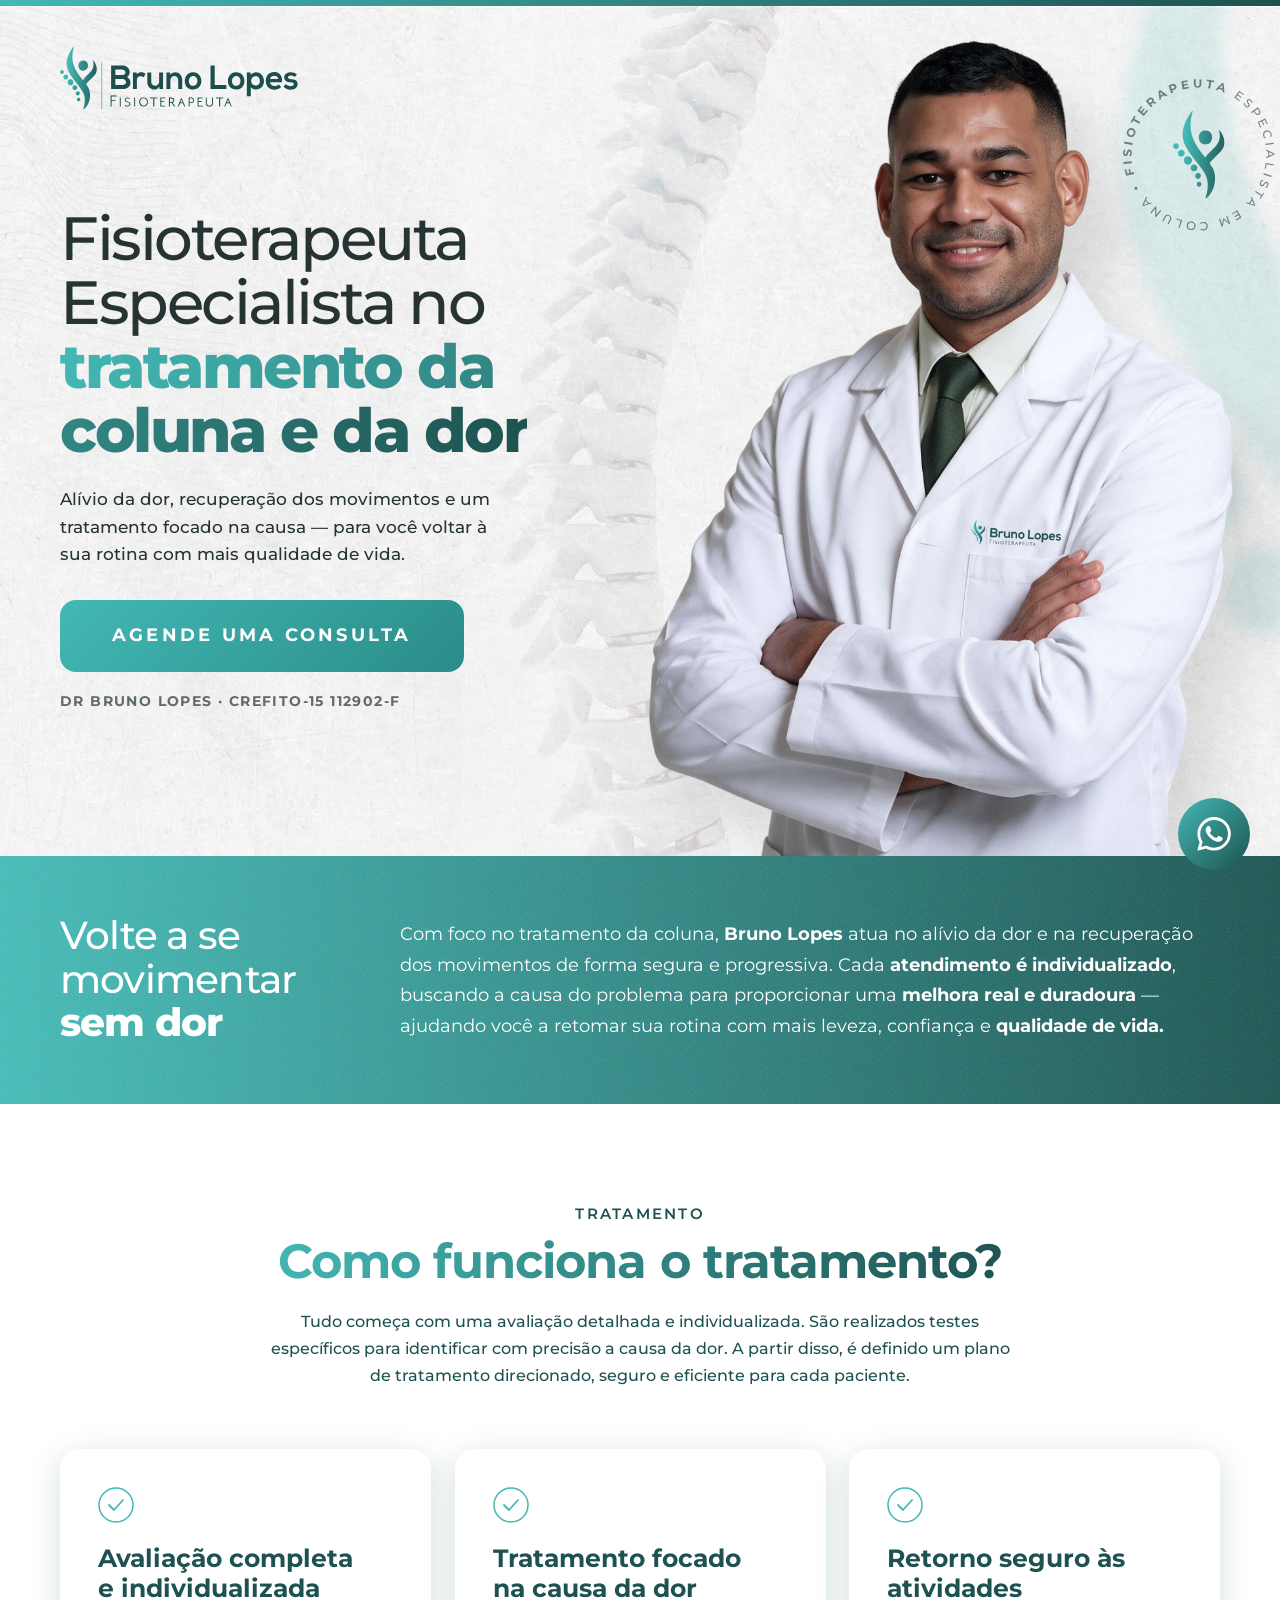
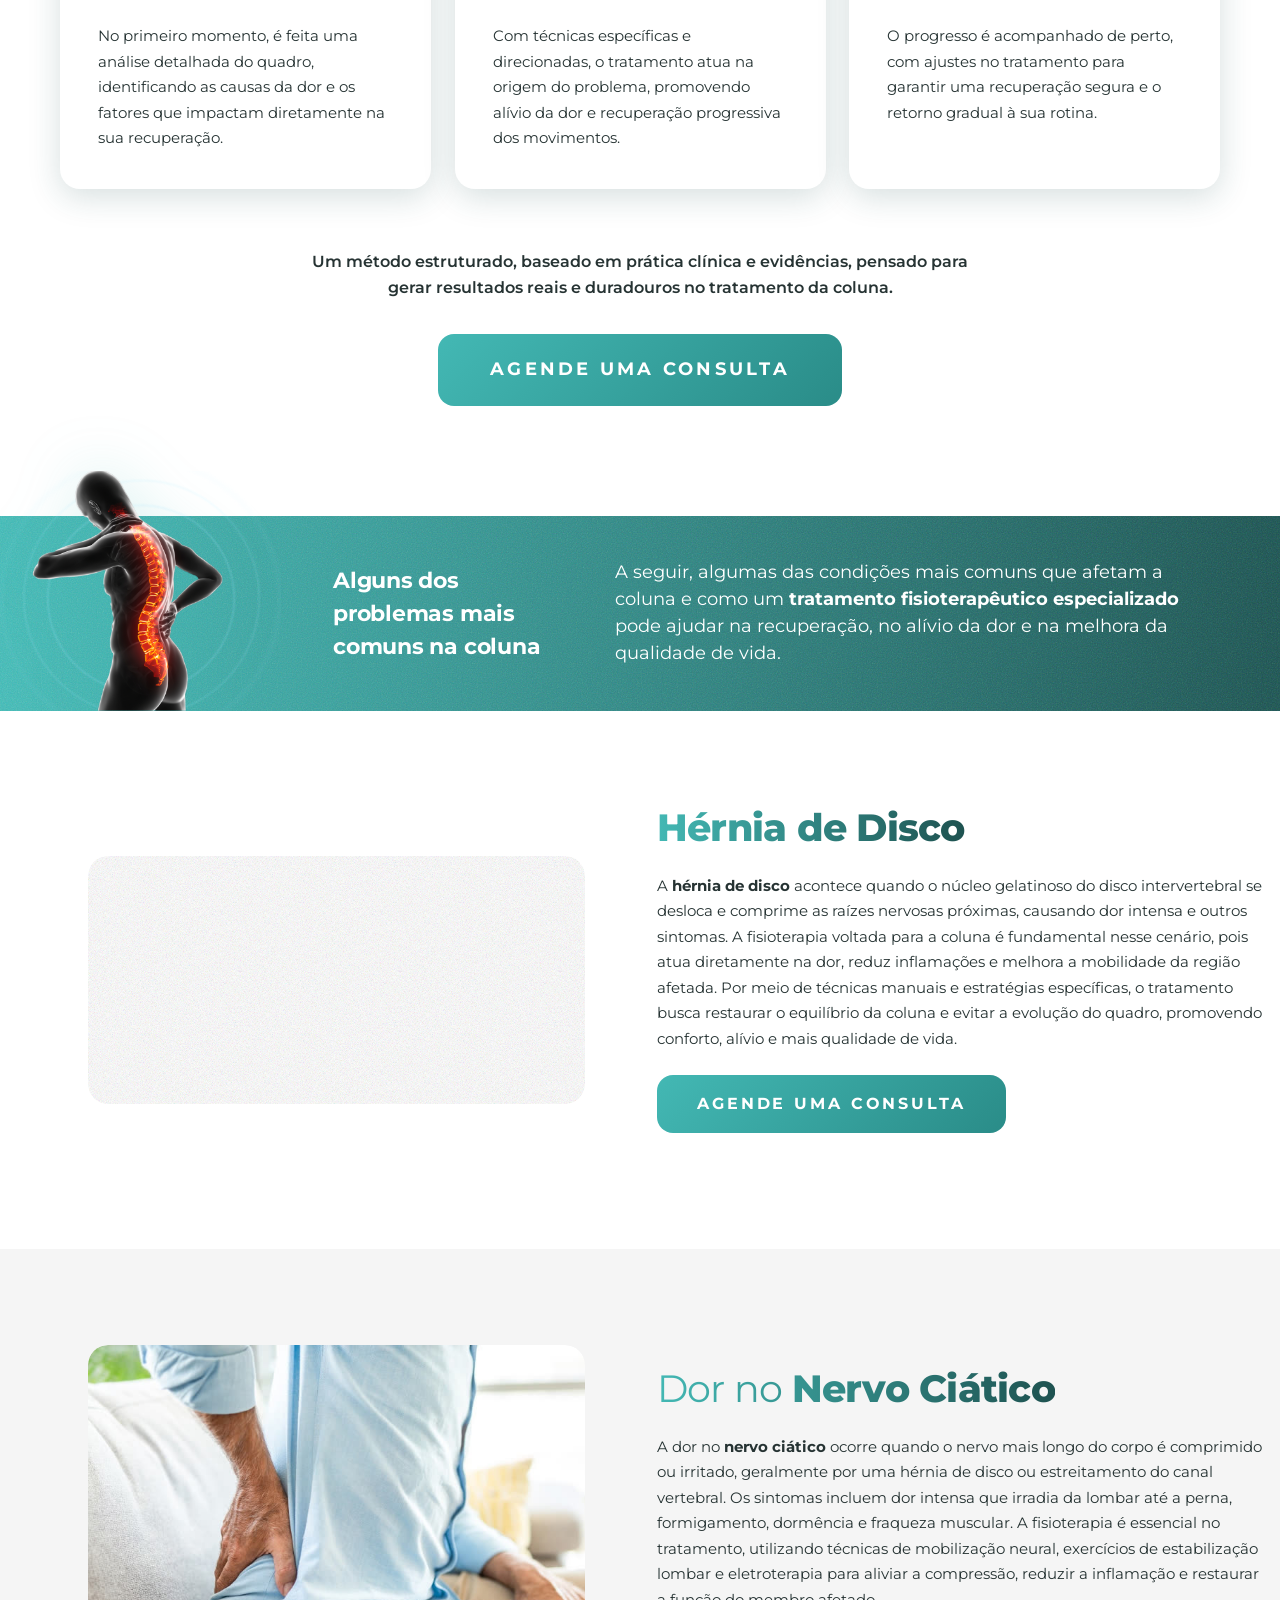
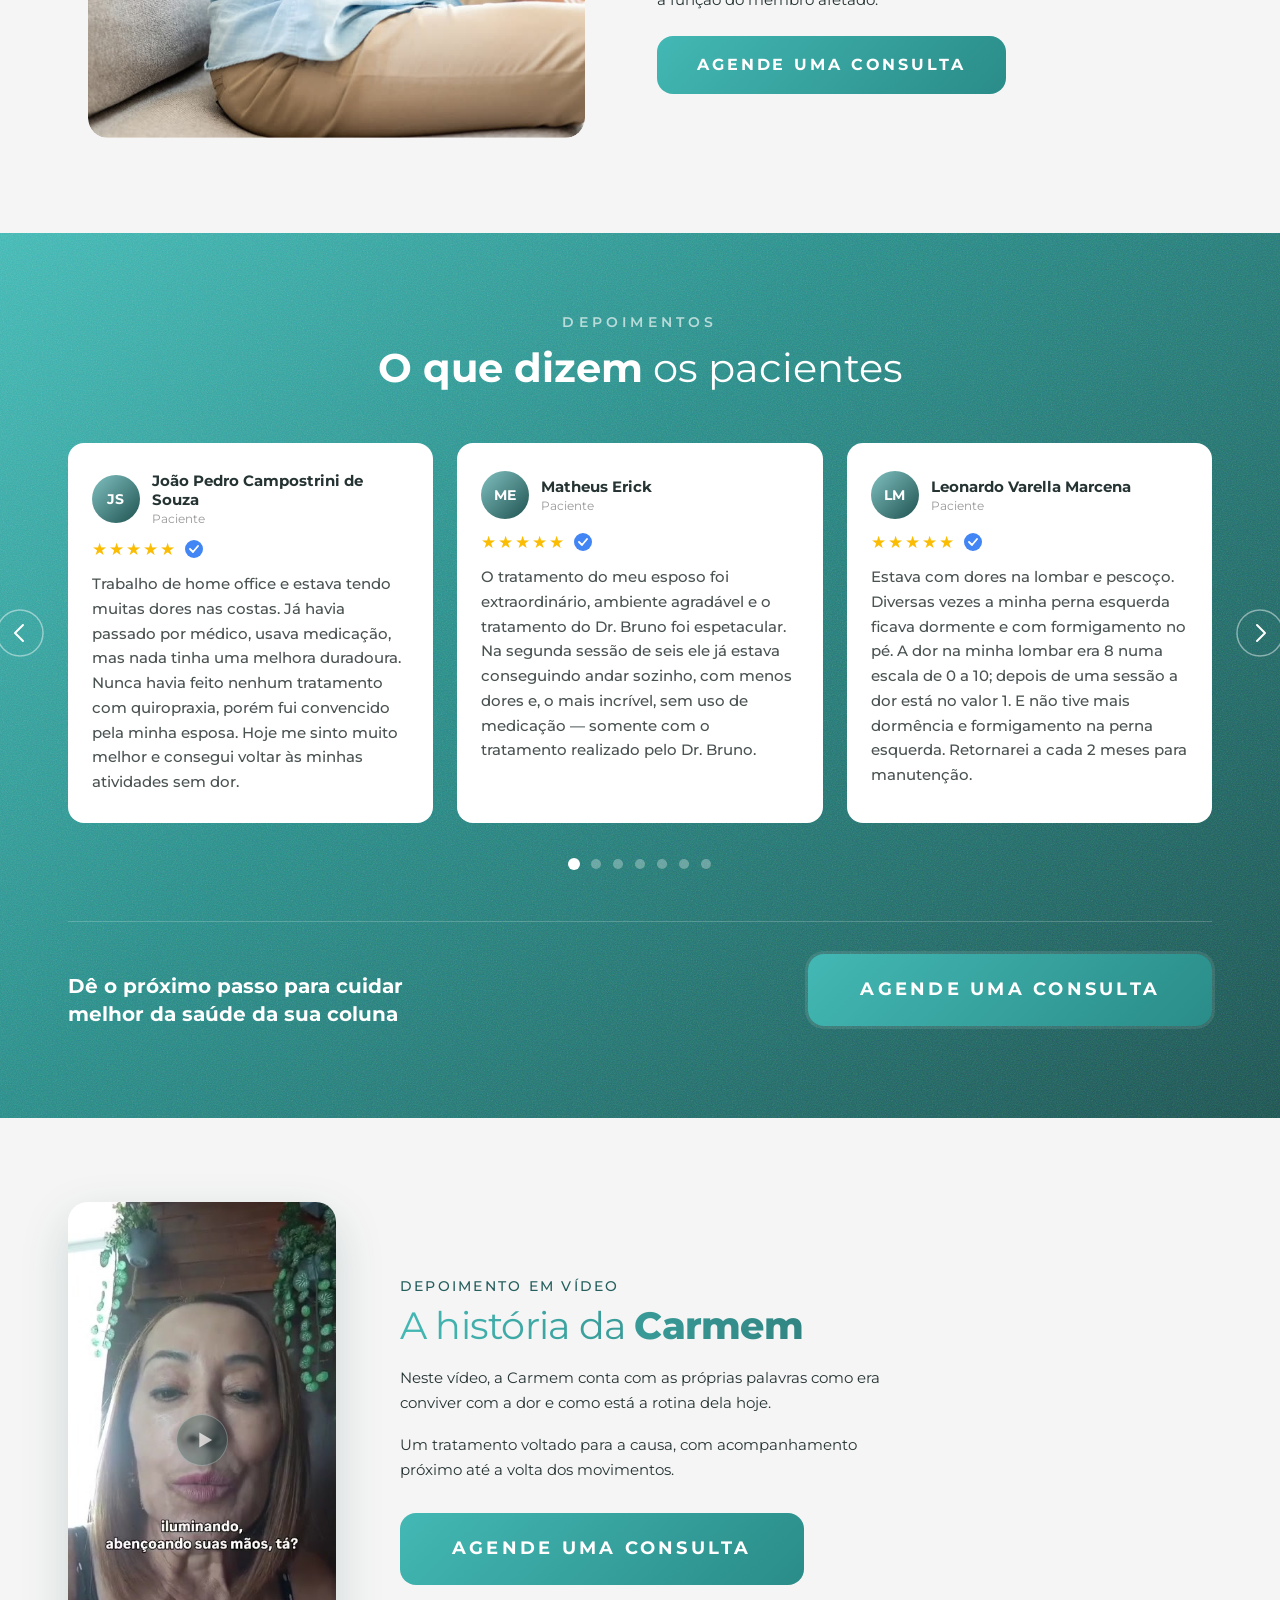
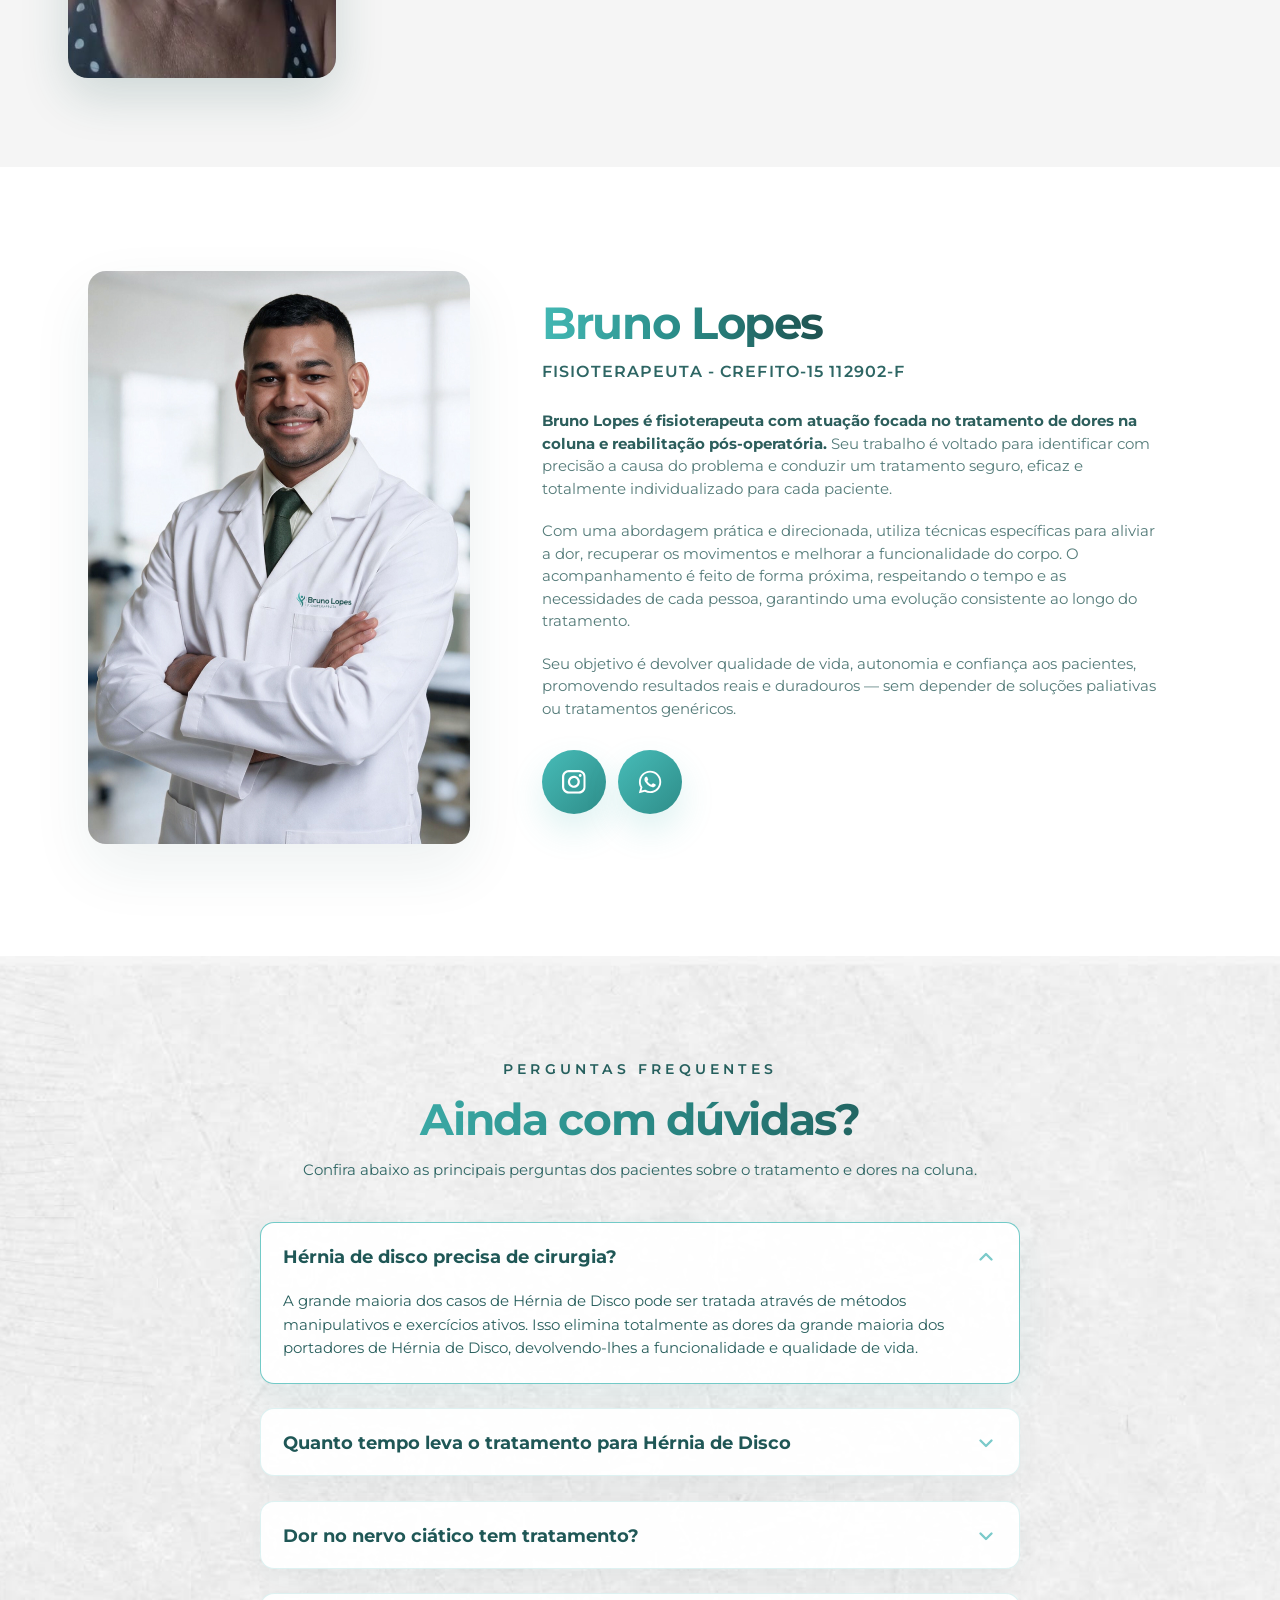
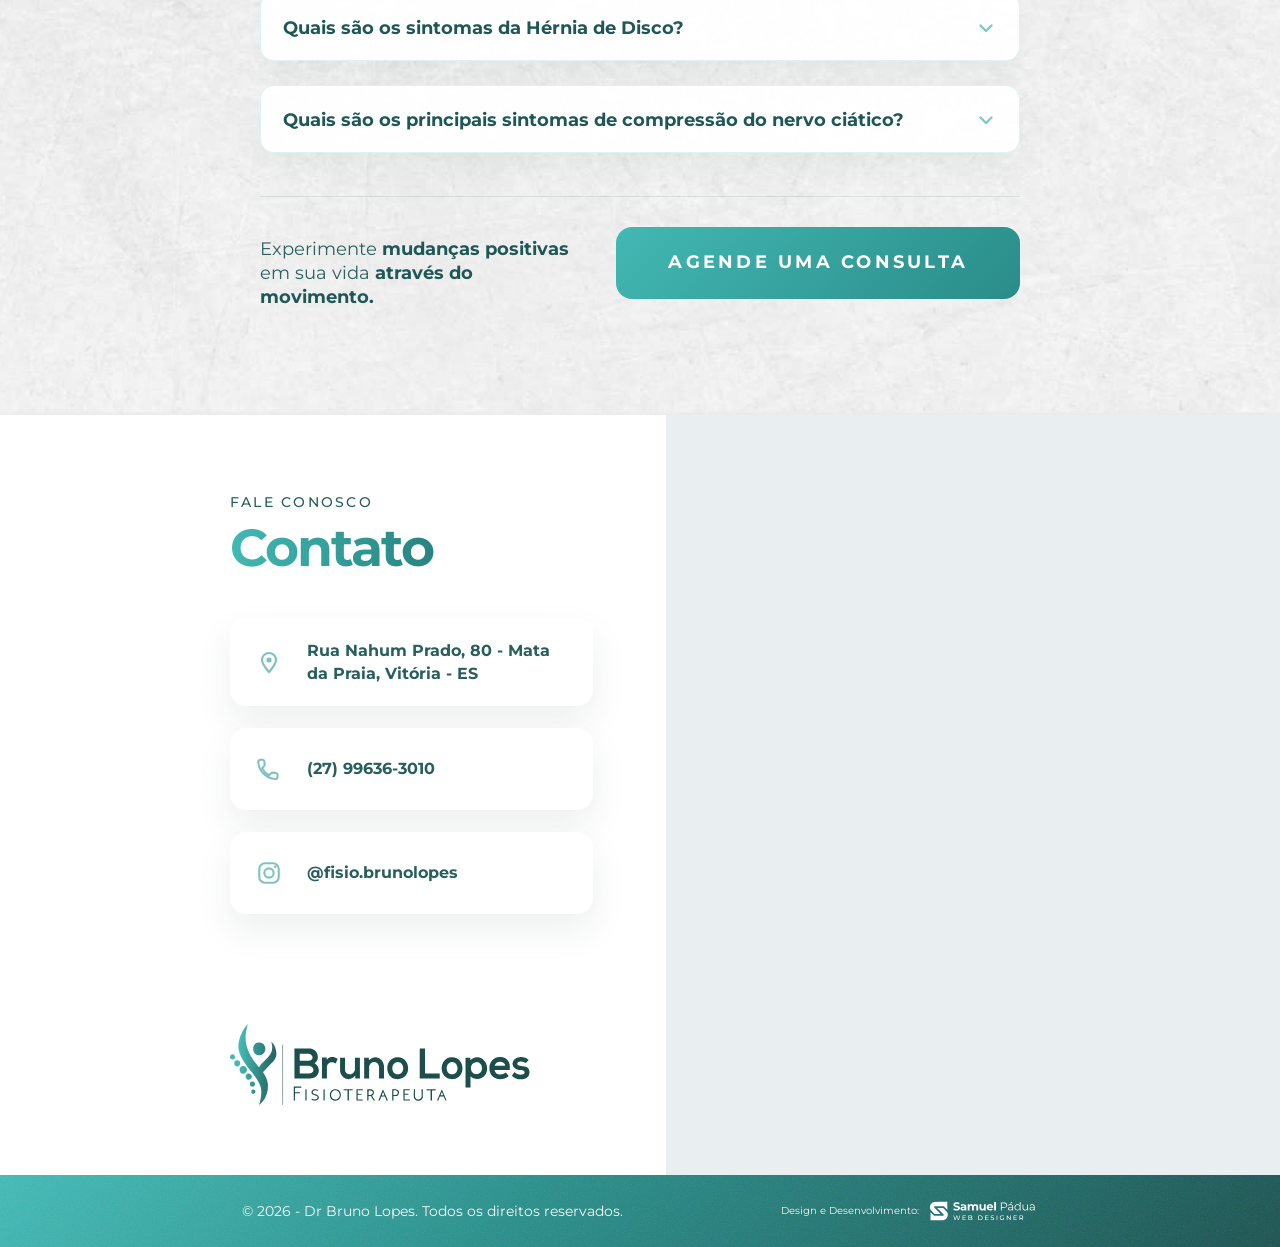
==== commit d168b802: "feat: reforça o SEO técnico e reduz o peso das imagens em 85% Parte da base já vinha do template (me" ====
--- a/index.html
+++ b/index.html
@@ -5,8 +5,15 @@
   <meta name="viewport" content="width=device-width, initial-scale=1.0">
   <title>Fisioterapeuta em Vitória - ES | Tratamento da Coluna, Hérnia de Disco e Dor Ciática</title>
   <meta name="description" content="Fisioterapeuta em Vitória - ES com foco em tratamento da coluna, hérnia de disco e dor no nervo ciático. Atendimento individualizado para aliviar a dor e recuperar os movimentos.">
-  <meta name="robots" content="index,follow">
+  <meta name="robots" content="index,follow,max-image-preview:large,max-snippet:-1">
+  <meta name="author" content="Bruno Lopes">
   <link rel="canonical" href="https://doutorbrunolopes.com.br/">
+  <meta name="theme-color" content="#1E5250">
+  <!-- Geo tags: reforçam o sinal de busca local ("fisioterapeuta perto de mim") -->
+  <meta name="geo.region" content="BR-ES">
+  <meta name="geo.placename" content="Vitória">
+  <meta name="geo.position" content="-20.286400;-40.297500">
+  <meta name="ICBM" content="-20.286400, -40.297500">
   <meta property="og:locale" content="pt_BR">
   <meta property="og:type" content="website">
   <meta property="og:site_name" content="Bruno Lopes">
@@ -15,6 +22,8 @@
   <meta property="og:description" content="Fisioterapeuta em Vitória - ES com foco em tratamento da coluna, hérnia de disco e dor no nervo ciático. Atendimento individualizado para aliviar a dor e recuperar os movimentos.">
   <meta property="og:image" content="https://doutorbrunolopes.com.br/share-img.jpg">
   <meta property="og:image:type" content="image/jpeg">
+  <meta property="og:image:width" content="1200">
+  <meta property="og:image:height" content="630">
   <meta property="og:image:alt" content="Bruno Lopes, fisioterapeuta especialista em coluna em Vitória - ES">
   <meta name="twitter:card" content="summary_large_image">
   <meta name="twitter:title" content="Fisioterapeuta em Vitória - ES | Tratamento da Coluna, Hérnia de Disco e Dor Ciática">
@@ -39,13 +48,44 @@
           "image": "https://doutorbrunolopes.com.br/share-img.jpg",
           "telephone": "+55-27-99636-3010",
           "priceRange": "$$",
+          "description": "Clínica de fisioterapia em Vitória - ES especializada no tratamento da coluna, hérnia de disco, dor no nervo ciático e reabilitação pós-operatória.",
           "address": {
             "@type": "PostalAddress",
             "streetAddress": "Rua Nahum Prado, 80 - Mata da Praia",
             "addressLocality": "Vitória",
             "addressRegion": "ES",
+            "postalCode": "29065-260",
             "addressCountry": "BR"
           },
+          "geo": {
+            "@type": "GeoCoordinates",
+            "latitude": -20.2864,
+            "longitude": -40.2975
+          },
+          "areaServed": [
+            { "@type": "City", "name": "Vitória" },
+            { "@type": "City", "name": "Vila Velha" },
+            { "@type": "City", "name": "Serra" },
+            { "@type": "City", "name": "Cariacica" }
+          ],
+          "medicalSpecialty": "Physiotherapy",
+          "availableService": [
+            {
+              "@type": "MedicalTherapy",
+              "name": "Tratamento de hérnia de disco",
+              "description": "Tratamento conservador da hérnia de disco cervical e lombar com terapia manual e exercícios ativos."
+            },
+            {
+              "@type": "MedicalTherapy",
+              "name": "Tratamento da dor no nervo ciático",
+              "description": "Alívio da compressão do nervo ciático, redução da inflamação e recuperação dos movimentos."
+            },
+            {
+              "@type": "MedicalTherapy",
+              "name": "Reabilitação pós-operatória",
+              "description": "Acompanhamento da recuperação funcional após cirurgias, com progressão segura de carga e movimento."
+            }
+          ],
           "sameAs": [
             "https://www.instagram.com/fisio.brunolopes/"
           ]
@@ -165,7 +205,8 @@
             <img src="stamp-txt.svg" class="stamp-txt" alt="">
             <img src="stamp-iso.svg" class="stamp-iso" alt="">
           </div>
-          <img src="drbruno.png" class="doctor-img" alt="Dr. Bruno Lopes">
+          <!-- Sem lazy: é o LCP da página, precisa carregar o quanto antes. -->
+          <img src="drbruno.png" class="doctor-img" width="1113" height="1251" fetchpriority="high" decoding="async" alt="Dr. Bruno Lopes, fisioterapeuta especialista em coluna em Vitória - ES">
         </div>
 
       </div>
@@ -255,7 +296,7 @@
 
     <div class="problems-inner">
       <div class="problems-img-col">
-        <img src="img1.png" class="problems-img" alt="Coluna vertebral com dor">
+        <img src="img1.png" class="problems-img" width="441" height="377" loading="lazy" decoding="async" alt="Ilustração da coluna vertebral com pontos de dor">
       </div>
 
       <h2 class="problems-headline">Alguns dos<br>problemas mais<br>comuns na coluna</h2>
@@ -292,7 +333,7 @@
     <div class="condition-inner">
 
       <div class="condition-media">
-        <img src="ciatico.jpg" class="condition-img" alt="Dor no Nervo Ciático">
+        <img src="ciatico.jpg" class="condition-img" width="705" height="557" loading="lazy" decoding="async" alt="Tratamento da dor no nervo ciático com fisioterapia">
       </div>
 
       <div class="condition-text">
@@ -677,7 +718,7 @@
   <section class="profile-block">
     <div class="profile-inner">
       <div class="profile-media">
-        <img src="profile.jpg" alt="Bruno Lopes" class="profile-image">
+        <img src="profile.jpg" class="profile-image" width="418" height="573" loading="lazy" decoding="async" alt="Bruno Lopes, fisioterapeuta CREFITO-15 112902-F, em seu consultório em Vitória - ES">
       </div>
 
       <div class="profile-content">
--- a/style.css
+++ b/style.css
@@ -665,9 +665,11 @@
 @media (max-width: 820px) {
   /* Sem min-height: a foto passa a fluir no documento, então o hero
      acompanha o conteúdo em vez de esticar até a altura da viewport. */
+  /* padding-bottom: 0 para a foto encostar no bloco seguinte — como ela
+     passa a fluir no documento, qualquer respiro aqui vira um vão visível. */
   .hero {
     height: auto;
-    padding-bottom: 24px;
+    padding-bottom: 0;
   }
 
   .hero-inner { padding: 0 32px; }
